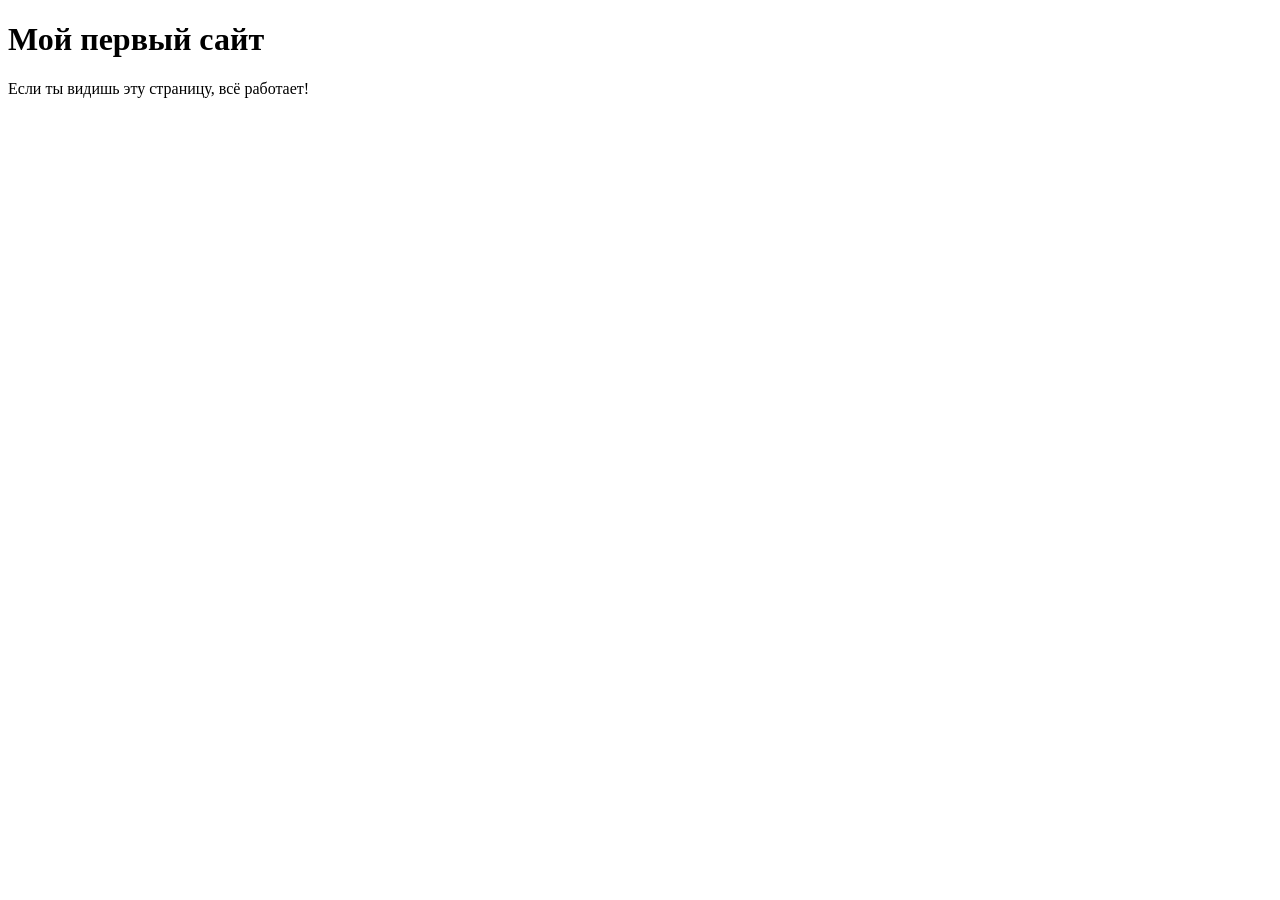
==== index.html @ ecfa545c "Create index.html" ====
<!DOCTYPE html>
<html lang="ru">
<head>
  <meta charset="UTF-8">
  <meta name="viewport" content="width=device-width, initial-scale=1.0">
  <title>Мой первый сайт</title>
</head>
<body>
  <h1>Мой первый сайт</h1>
  <p>Если ты видишь эту страницу, всё работает!</p>
</body>
</html>
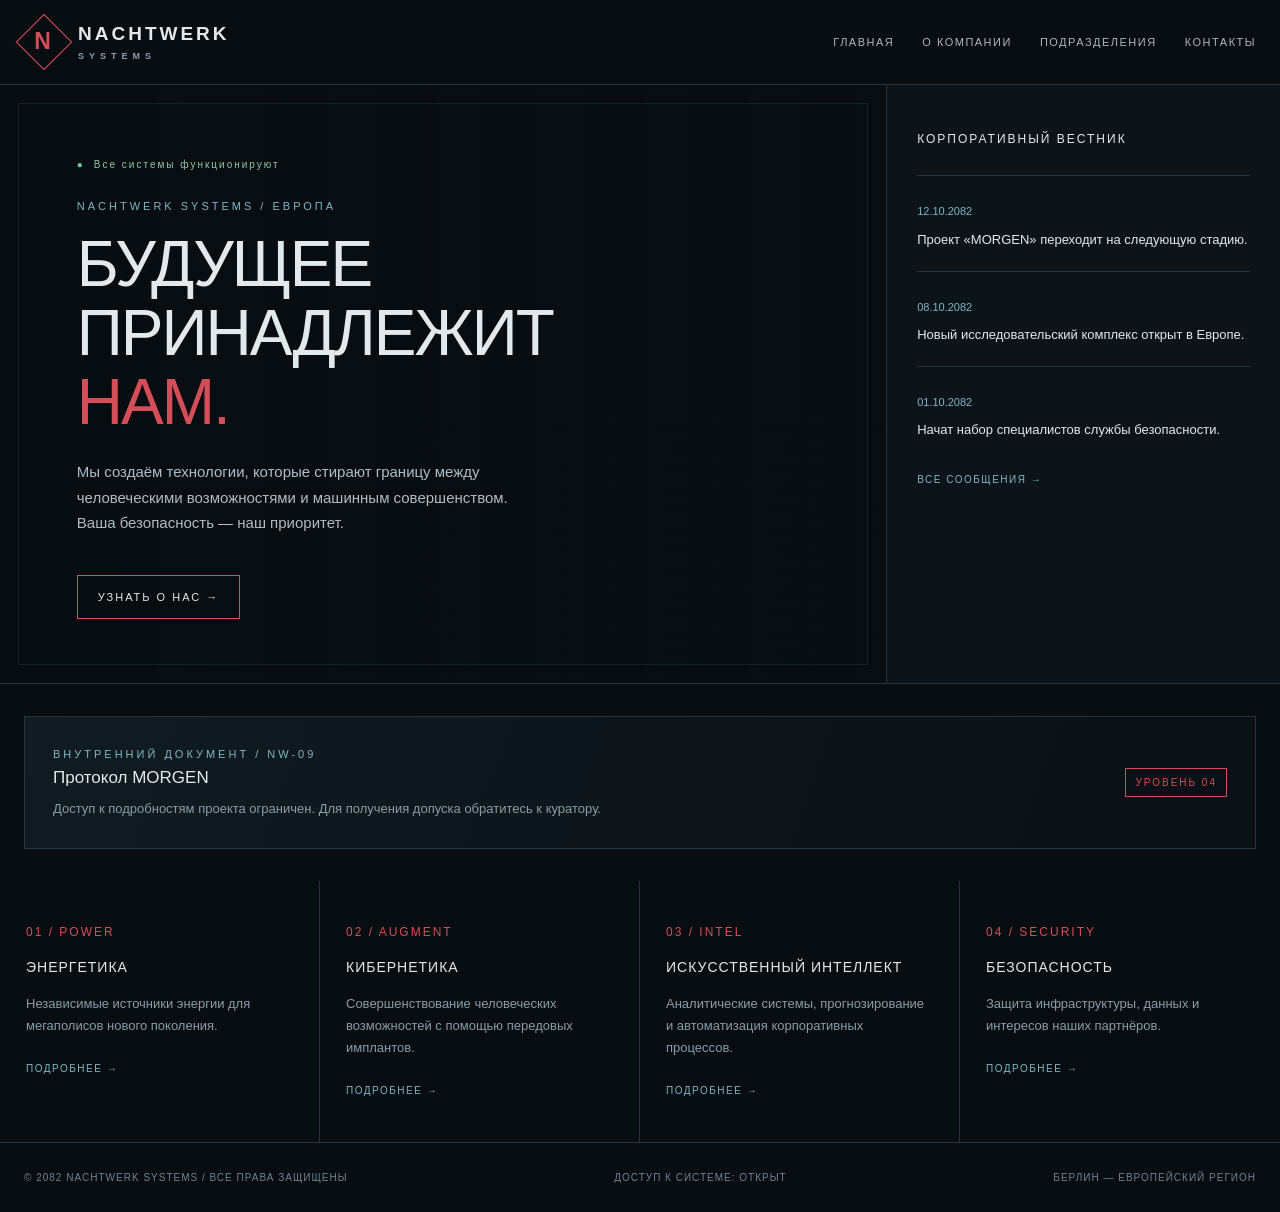
==== commit 04677dbd: "Update index.html" ====
--- a/index.html
+++ b/index.html
@@ -4,10 +4,517 @@
 <head>
   <meta charset="UTF-8">
   <meta name="viewport" content="width=device-width, initial-scale=1.0">
-  <title>Мой первый сайт</title>
+  <meta name="theme-color" content="#080d11">
+  <title>NACHTWERK SYSTEMS — Технологии будущего</title>
+  <style>
+    :root {
+      --bg: #080d11;
+      --panel: #0c141a;
+      --text: #e1e9ec;
+      --muted: #8a9da7;
+      --line: #26353d;
+      --accent: #d34e58;
+      --cyan: #7eb7c5;
+    }
+
+    * {
+      box-sizing: border-box;
+    }
+
+    html {
+      scroll-behavior: smooth;
+    }
+
+    body {
+      margin: 0;
+      background: var(--bg);
+      color: var(--text);
+      font-family: "Segoe UI", Arial, sans-serif;
+      line-height: 1.7;
+    }
+
+    a {
+      color: inherit;
+      text-decoration: none;
+    }
+
+    .container {
+      width: min(1320px, 100% - 48px);
+      margin: auto;
+    }
+
+    .topbar {
+      border-bottom: 1px solid var(--line);
+      background: #080d11;
+    }
+
+    .nav {
+      min-height: 84px;
+      display: flex;
+      justify-content: space-between;
+      align-items: center;
+      gap: 30px;
+    }
+
+    .brand {
+      display: flex;
+      align-items: center;
+      gap: 14px;
+      font-size: 19px;
+      font-weight: 800;
+      letter-spacing: 3px;
+      line-height: 1.2;
+    }
+
+    .brand-mark {
+      width: 40px;
+      height: 40px;
+      display: grid;
+      place-items: center;
+      border: 1px solid var(--accent);
+      color: var(--accent);
+      transform: rotate(45deg);
+      font-size: 23px;
+    }
+
+    .brand-mark span {
+      transform: rotate(-45deg);
+    }
+
+    .brand small {
+      display: block;
+      margin-top: 5px;
+      color: var(--muted);
+      font-size: 9px;
+      letter-spacing: 5px;
+    }
+
+    .nav-links {
+      display: flex;
+      gap: 28px;
+      flex-wrap: wrap;
+      color: #aab8bf;
+      font-size: 11px;
+      letter-spacing: 1.5px;
+      text-transform: uppercase;
+    }
+
+    .nav-links a:hover,
+    .text-link:hover {
+      color: var(--accent);
+    }
+
+    .hero {
+      display: grid;
+      grid-template-columns: minmax(0, 1.8fr) minmax(260px, 0.8fr);
+      border-bottom: 1px solid var(--line);
+    }
+
+    .hero-main {
+      position: relative;
+      min-height: 520px;
+      display: flex;
+      align-items: center;
+      padding: 64px clamp(24px, 6vw, 84px);
+      overflow: hidden;
+      background:
+        linear-gradient(90deg, #080d11 0%, rgba(8,13,17,.94) 28%,
+        rgba(8,13,17,.48) 100%),
+        linear-gradient(0deg, #080d11 0%, transparent 45%),
+        url("https://images.unsplash.com/photo-1519608487953-e999c86e7455?auto=format&fit=crop&w=1800&q=85")
+        center / cover;
+    }
+
+    .hero-main::after {
+      content: "";
+      position: absolute;
+      inset: 18px;
+      border: 1px solid rgba(126,183,197,.12);
+      pointer-events: none;
+    }
+
+    .hero-copy {
+      position: relative;
+      z-index: 1;
+      max-width: 570px;
+    }
+
+    .eyebrow {
+      color: var(--cyan);
+      font-size: 11px;
+      letter-spacing: 3px;
+      text-transform: uppercase;
+    }
+
+    .status {
+      display: inline-block;
+      margin-bottom: 24px;
+      color: #91c7aa;
+      font-size: 10px;
+      letter-spacing: 2px;
+    }
+
+    .status::before {
+      content: "●";
+      margin-right: 9px;
+      color: #70c79b;
+    }
+
+    h1 {
+      margin: 14px 0 22px;
+      font-size: clamp(36px, 5vw, 66px);
+      line-height: 1.08;
+      font-weight: 400;
+      letter-spacing: -2px;
+      text-transform: uppercase;
+    }
+
+    h1 strong {
+      color: var(--accent);
+      font-weight: 500;
+    }
+
+    .intro {
+      max-width: 450px;
+      color: #b0bdc4;
+      font-size: 15px;
+    }
+
+    .button {
+      display: inline-block;
+      margin-top: 24px;
+      padding: 12px 20px;
+      border: 1px solid var(--accent);
+      color: var(--text);
+      font-size: 11px;
+      letter-spacing: 2px;
+      text-transform: uppercase;
+      transition: .2s;
+    }
+
+    .button:hover {
+      background: var(--accent);
+      color: #fff;
+    }
+
+    .news {
+      padding: 44px 30px;
+      background: var(--panel);
+      border-left: 1px solid var(--line);
+    }
+
+    .section-label {
+      margin: 0 0 26px;
+      font-size: 12px;
+      font-weight: 500;
+      letter-spacing: 2px;
+      text-transform: uppercase;
+    }
+
+    .news-item {
+      display: block;
+      padding: 20px 0;
+      border-top: 1px solid var(--line);
+    }
+
+    .news-item time {
+      color: var(--cyan);
+      font-size: 11px;
+    }
+
+    .news-item p {
+      margin: 5px 0 0;
+      font-size: 13px;
+    }
+
+    .news-item:hover p {
+      color: var(--accent);
+    }
+
+    .departments {
+      display: grid;
+      grid-template-columns: repeat(4, 1fr);
+      border-bottom: 1px solid var(--line);
+    }
+
+    .department {
+      padding: 36px 26px 40px;
+      border-right: 1px solid var(--line);
+      scroll-margin-top: 24px;
+    }
+
+    .department:last-child {
+      border-right: 0;
+    }
+
+    .department .number {
+      color: var(--accent);
+      font-size: 12px;
+      letter-spacing: 2px;
+    }
+
+    .department h2 {
+      margin: 12px 0;
+      font-size: 14px;
+      font-weight: 500;
+      letter-spacing: 1px;
+      text-transform: uppercase;
+    }
+
+    .department p {
+      color: var(--muted);
+      font-size: 13px;
+    }
+
+    .text-link {
+      display: inline-block;
+      margin-top: 10px;
+      color: var(--cyan);
+      font-size: 10px;
+      letter-spacing: 1.5px;
+      text-transform: uppercase;
+    }
+
+    .classified {
+      display: grid;
+      grid-template-columns: 1fr auto;
+      gap: 20px;
+      align-items: center;
+      padding: 28px;
+      margin: 32px 0;
+      border: 1px solid var(--line);
+      background: linear-gradient(110deg, #101b22, #0a1015);
+    }
+
+    .classified h2 {
+      margin: 0 0 5px;
+      font-size: 17px;
+      font-weight: 400;
+    }
+
+    .classified p {
+      margin: 0;
+      color: var(--muted);
+      font-size: 13px;
+    }
+
+    .tag {
+      padding: 5px 9px;
+      border: 1px solid var(--accent);
+      color: var(--accent);
+      font-size: 10px;
+      letter-spacing: 2px;
+    }
+
+    footer {
+      padding: 26px 0;
+      color: #71838d;
+      font-size: 10px;
+      letter-spacing: 1px;
+    }
+
+    .footer-inner {
+      display: flex;
+      justify-content: space-between;
+      gap: 16px;
+      flex-wrap: wrap;
+    }
+
+    @media (max-width: 850px) {
+      .hero {
+        grid-template-columns: 1fr;
+      }
+
+      .hero-main {
+        min-height: 460px;
+      }
+
+      .news {
+        border-left: 0;
+        border-top: 1px solid var(--line);
+      }
+
+      .departments {
+        grid-template-columns: repeat(2, 1fr);
+      }
+
+      .department:nth-child(2) {
+        border-right: 0;
+      }
+
+      .department:nth-child(-n+2) {
+        border-bottom: 1px solid var(--line);
+      }
+
+      .nav {
+        align-items: flex-start;
+        flex-direction: column;
+        padding: 22px 0;
+      }
+    }
+
+    @media (max-width: 480px) {
+      .container {
+        width: calc(100% - 28px);
+      }
+
+      .nav-links {
+        gap: 14px;
+      }
+
+      .hero-main {
+        padding: 48px 22px;
+      }
+
+      h1 {
+        font-size: 38px;
+      }
+
+      .departments {
+        grid-template-columns: 1fr;
+      }
+
+      .department,
+      .department:nth-child(2) {
+        border-right: 0;
+        border-bottom: 1px solid var(--line);
+      }
+
+      .classified {
+        grid-template-columns: 1fr;
+      }
+    }
+  </style>
 </head>
+
 <body>
-  <h1>Мой первый сайт</h1>
-  <p>Если ты видишь эту страницу, всё работает!</p>
+  <header class="topbar">
+    <div class="container nav">
+      <a class="brand" href="#home">
+        <span class="brand-mark"><span>N</span></span>
+        <span>
+          NACHTWERK
+          <small>SYSTEMS</small>
+        </span>
+      </a>
+
+      <nav class="nav-links">
+        <a href="#home">Главная</a>
+        <a href="#about">О компании</a>
+        <a href="#divisions">Подразделения</a>
+        <a href="#contact">Контакты</a>
+      </nav>
+    </div>
+  </header>
+
+  <main>
+    <section class="hero" id="home">
+      <div class="hero-main">
+        <div class="hero-copy">
+          <span class="status">Все системы функционируют</span>
+          <div class="eyebrow">Nachtwerk Systems / Европа</div>
+
+          <h1>
+            Будущее<br>
+            принадлежит<br>
+            <strong>нам.</strong>
+          </h1>
+
+          <p class="intro">
+            Мы создаём технологии, которые стирают границу
+            между человеческими возможностями и машинным
+            совершенством. Ваша безопасность — наш приоритет.
+          </p>
+
+          <a class="button" href="#about">Узнать о нас →</a>
+        </div>
+      </div>
+
+      <aside class="news">
+        <h2 class="section-label">Корпоративный вестник</h2>
+
+        <a class="news-item" href="#classified">
+          <time>12.10.2082</time>
+          <p>Проект «MORGEN» переходит на следующую стадию.</p>
+        </a>
+
+        <a class="news-item" href="#divisions">
+          <time>08.10.2082</time>
+          <p>Новый исследовательский комплекс открыт в Европе.</p>
+        </a>
+
+        <a class="news-item" href="#contact">
+          <time>01.10.2082</time>
+          <p>Начат набор специалистов службы безопасности.</p>
+        </a>
+
+        <a class="text-link" href="#classified">Все сообщения →</a>
+      </aside>
+    </section>
+
+    <section class="container" id="about">
+      <div class="classified" id="classified">
+        <div>
+          <div class="eyebrow">Внутренний документ / NW-09</div>
+          <h2>Протокол MORGEN</h2>
+          <p>
+            Доступ к подробностям проекта ограничен.
+            Для получения допуска обратитесь к куратору.
+          </p>
+        </div>
+        <span class="tag">УРОВЕНЬ 04</span>
+      </div>
+    </section>
+
+    <section class="departments" id="divisions">
+      <article class="department">
+        <span class="number">01 / POWER</span>
+        <h2>Энергетика</h2>
+        <p>
+          Независимые источники энергии для мегаполисов
+          нового поколения.
+        </p>
+        <a class="text-link" href="#contact">Подробнее →</a>
+      </article>
+
+      <article class="department">
+        <span class="number">02 / AUGMENT</span>
+        <h2>Кибернетика</h2>
+        <p>
+          Совершенствование человеческих возможностей
+          с помощью передовых имплантов.
+        </p>
+        <a class="text-link" href="#contact">Подробнее →</a>
+      </article>
+
+      <article class="department">
+        <span class="number">03 / INTEL</span>
+        <h2>Искусственный интеллект</h2>
+        <p>
+          Аналитические системы, прогнозирование
+          и автоматизация корпоративных процессов.
+        </p>
+        <a class="text-link" href="#contact">Подробнее →</a>
+      </article>
+
+      <article class="department">
+        <span class="number">04 / SECURITY</span>
+        <h2>Безопасность</h2>
+        <p>
+          Защита инфраструктуры, данных
+          и интересов наших партнёров.
+        </p>
+        <a class="text-link" href="#contact">Подробнее →</a>
+      </article>
+    </section>
+  </main>
+
+  <footer id="contact">
+    <div class="container footer-inner">
+      <span>© 2082 NACHTWERK SYSTEMS / ВСЕ ПРАВА ЗАЩИЩЕНЫ</span>
+      <span>ДОСТУП К СИСТЕМЕ: ОТКРЫТ</span>
+      <span>БЕРЛИН — ЕВРОПЕЙСКИЙ РЕГИОН</span>
+    </div>
+  </footer>
 </body>
 </html>
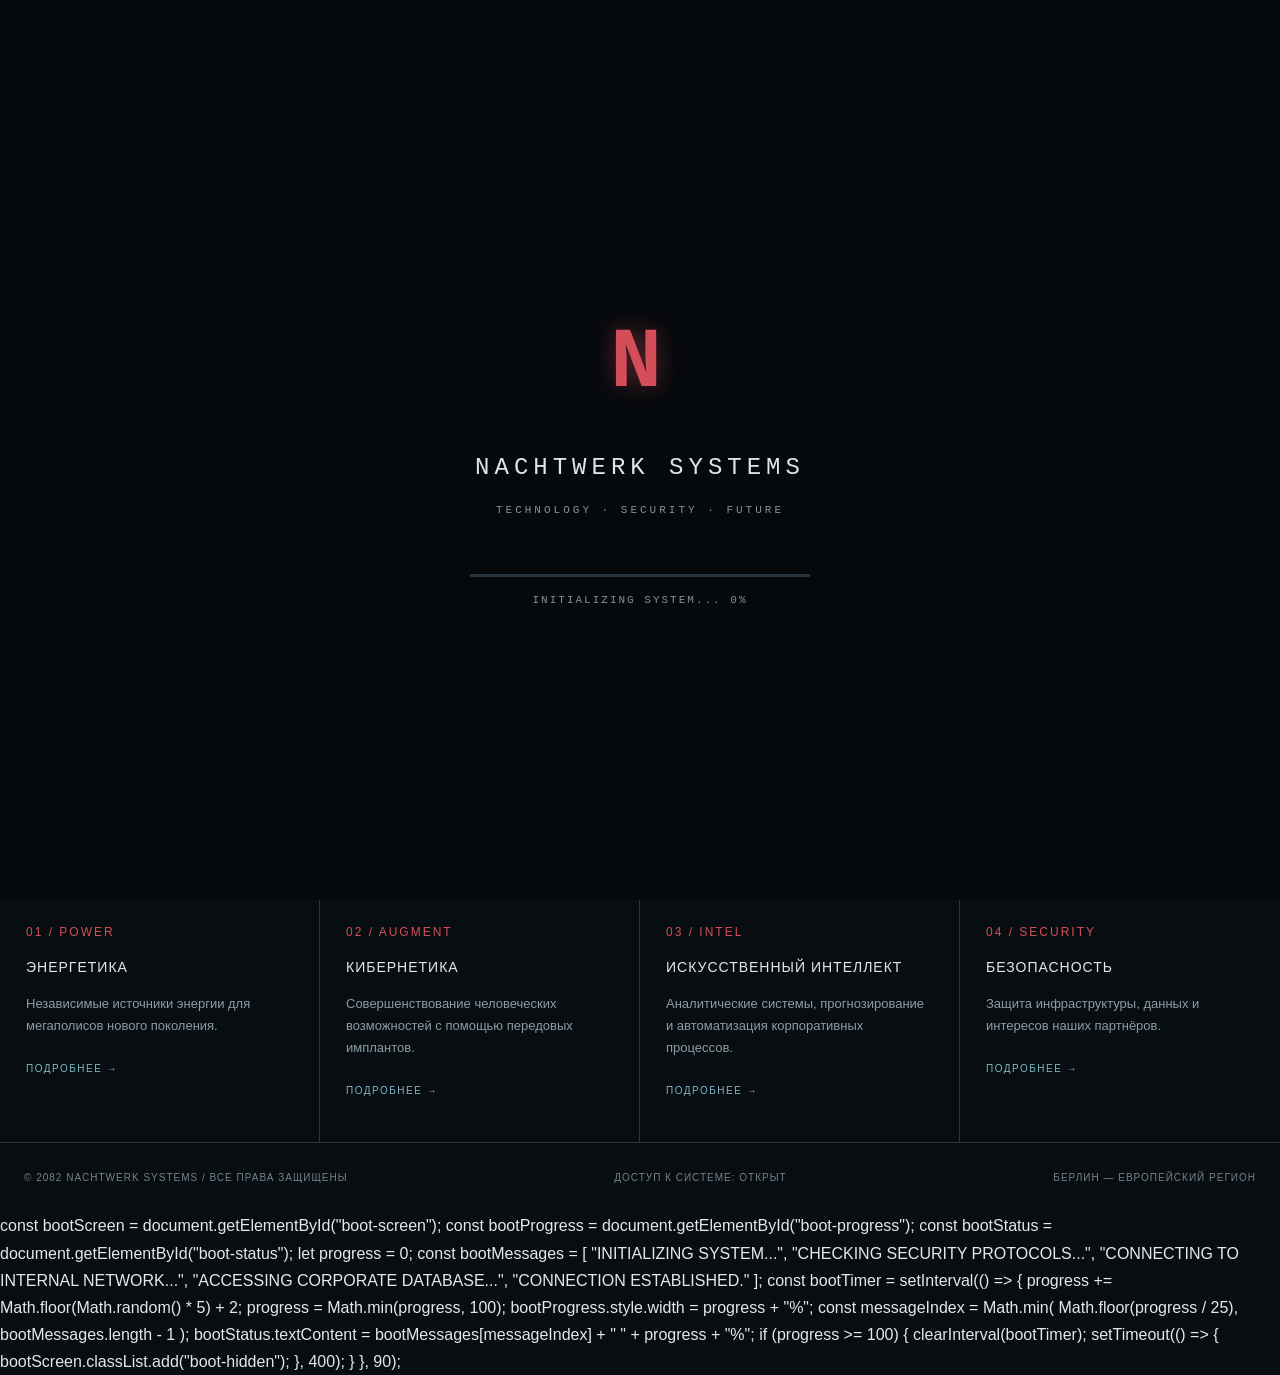
==== commit 2c86f924: "Update index.html" ====
--- a/index.html
+++ b/index.html
@@ -7,6 +7,87 @@
   <meta name="theme-color" content="#080d11">
   <title>NACHTWERK SYSTEMS — Технологии будущего</title>
   <style>
+
+/* NACHTWERK — экран загрузки */
+#boot-screen {
+  position: fixed;
+  inset: 0;
+  z-index: 9999;
+  display: flex;
+  flex-direction: column;
+  align-items: center;
+  justify-content: center;
+  background: #05090c;
+  color: #dce5e9;
+  font-family: Consolas, monospace;
+  transition: opacity .7s ease, visibility .7s ease;
+}
+
+#boot-screen.boot-hidden {
+  opacity: 0;
+  visibility: hidden;
+  pointer-events: none;
+}
+
+.boot-logo {
+  color: #d34e58;
+  font-size: clamp(46px, 10vw, 86px);
+  font-weight: bold;
+  letter-spacing: 8px;
+  text-shadow: 0 0 25px #d34e5870;
+  animation: logo-pulse 1.8s ease-in-out infinite;
+}
+
+.boot-name {
+  margin-top: 12px;
+  letter-spacing: 5px;
+  font-size: clamp(16px, 3vw, 24px);
+}
+
+.boot-subtitle {
+  margin-top: 12px;
+  color: #81929c;
+  font-size: 11px;
+  letter-spacing: 3px;
+  text-align: center;
+}
+
+.boot-loading {
+  width: min(340px, 75vw);
+  margin-top: 55px;
+}
+
+.boot-track {
+  height: 3px;
+  background: #263640;
+  overflow: hidden;
+}
+
+#boot-progress {
+  width: 0;
+  height: 100%;
+  background: #d34e58;
+  box-shadow: 0 0 12px #d34e58;
+  transition: width .12s linear;
+}
+
+#boot-status {
+  margin-top: 14px;
+  color: #81929c;
+  font-size: 11px;
+  letter-spacing: 2px;
+  text-align: center;
+}
+
+@keyframes logo-pulse {
+  0%, 100% { opacity: .8; }
+  50% { opacity: 1; text-shadow: 0 0 35px #d34e58; }
+}
+
+@media (prefers-reduced-motion: reduce) {
+  .boot-logo { animation: none; }
+  #boot-screen { transition: none; }
+}
     :root {
       --bg: #080d11;
       --panel: #0c141a;
@@ -388,6 +469,20 @@
 </head>
 
 <body>
+<div id="boot-screen">
+  <div class="boot-logo">N</div>
+  <div class="boot-name">NACHTWERK SYSTEMS</div>
+  <div class="boot-subtitle">
+    TECHNOLOGY · SECURITY · FUTURE
+  </div>
+
+  <div class="boot-loading">
+    <div class="boot-track">
+      <div id="boot-progress"></div>
+    </div>
+    <div id="boot-status">INITIALIZING SYSTEM... 0%</div>
+  </div>
+</div>
   <header class="topbar">
     <div class="container nav">
       <a class="brand" href="#home">
@@ -516,5 +611,41 @@
       <span>БЕРЛИН — ЕВРОПЕЙСКИЙ РЕГИОН</span>
     </div>
   </footer>
+const bootScreen = document.getElementById("boot-screen");
+const bootProgress = document.getElementById("boot-progress");
+const bootStatus = document.getElementById("boot-status");
+
+let progress = 0;
+
+const bootMessages = [
+  "INITIALIZING SYSTEM...",
+  "CHECKING SECURITY PROTOCOLS...",
+  "CONNECTING TO INTERNAL NETWORK...",
+  "ACCESSING CORPORATE DATABASE...",
+  "CONNECTION ESTABLISHED."
+];
+
+const bootTimer = setInterval(() => {
+  progress += Math.floor(Math.random() * 5) + 2;
+  progress = Math.min(progress, 100);
+
+  bootProgress.style.width = progress + "%";
+
+  const messageIndex = Math.min(
+    Math.floor(progress / 25),
+    bootMessages.length - 1
+  );
+
+  bootStatus.textContent =
+    bootMessages[messageIndex] + " " + progress + "%";
+
+  if (progress >= 100) {
+    clearInterval(bootTimer);
+
+    setTimeout(() => {
+      bootScreen.classList.add("boot-hidden");
+    }, 400);
+  }
+}, 90);
 </body>
 </html>
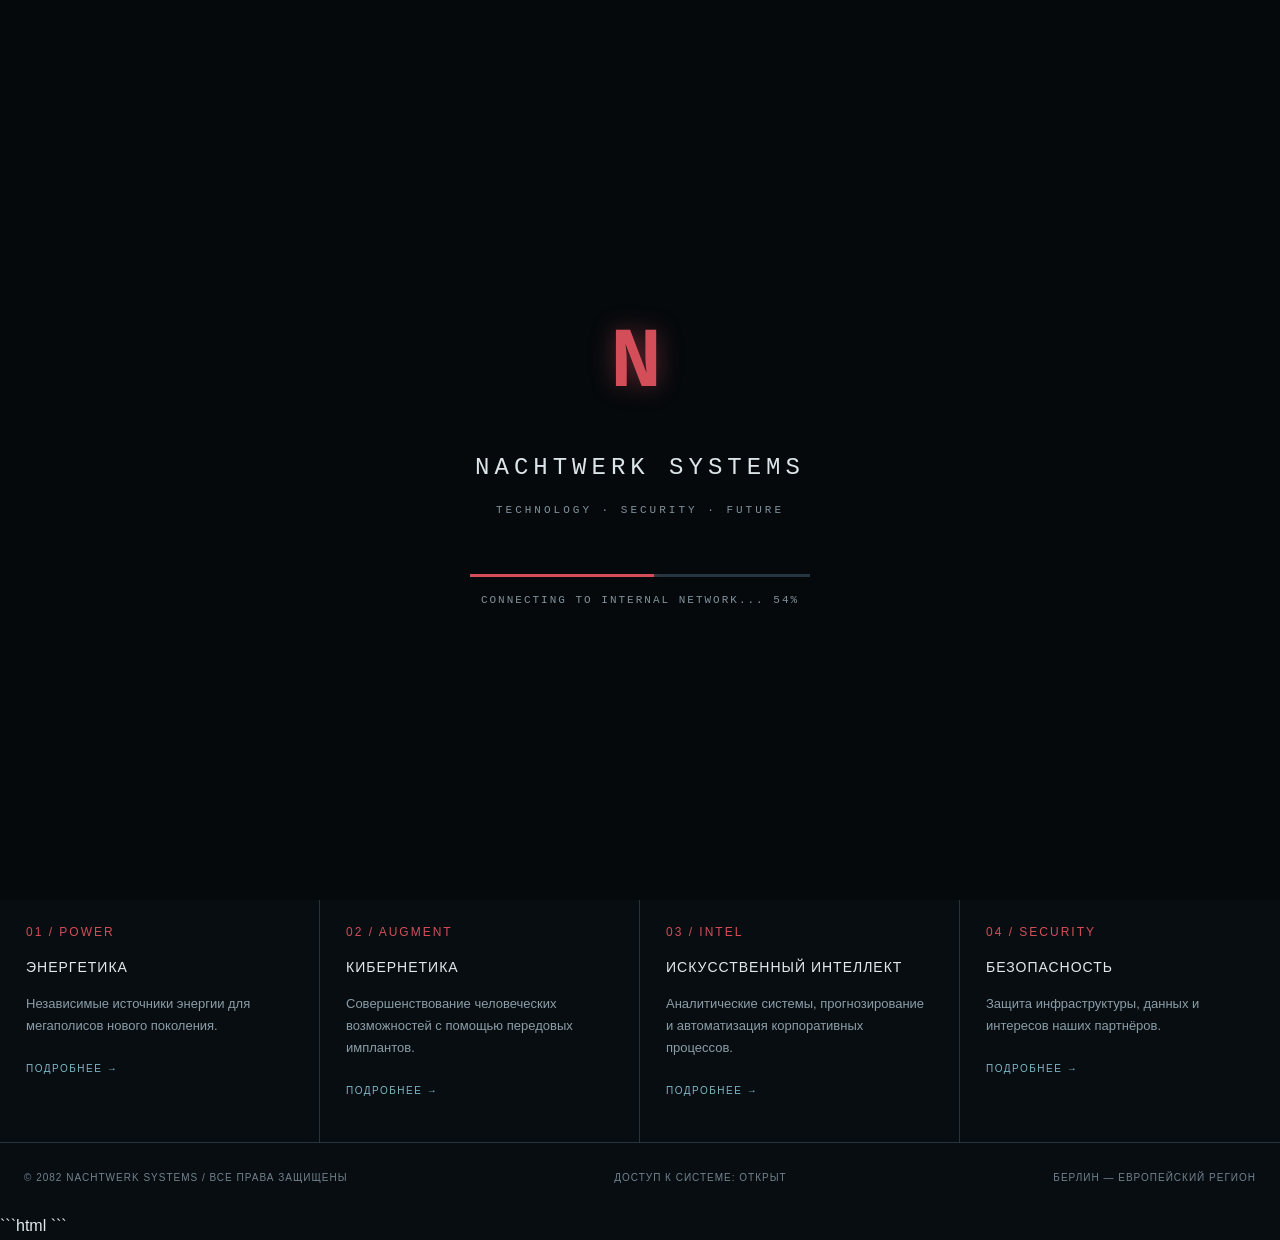
==== commit 2f020d39: "Update index.html" ====
--- a/index.html
+++ b/index.html
@@ -611,41 +611,47 @@
       <span>БЕРЛИН — ЕВРОПЕЙСКИЙ РЕГИОН</span>
     </div>
   </footer>
-const bootScreen = document.getElementById("boot-screen");
-const bootProgress = document.getElementById("boot-progress");
-const bootStatus = document.getElementById("boot-status");
-
-let progress = 0;
-
-const bootMessages = [
-  "INITIALIZING SYSTEM...",
-  "CHECKING SECURITY PROTOCOLS...",
-  "CONNECTING TO INTERNAL NETWORK...",
-  "ACCESSING CORPORATE DATABASE...",
-  "CONNECTION ESTABLISHED."
-];
-
-const bootTimer = setInterval(() => {
-  progress += Math.floor(Math.random() * 5) + 2;
-  progress = Math.min(progress, 100);
-
-  bootProgress.style.width = progress + "%";
-
-  const messageIndex = Math.min(
-    Math.floor(progress / 25),
-    bootMessages.length - 1
-  );
-
-  bootStatus.textContent =
-    bootMessages[messageIndex] + " " + progress + "%";
-
-  if (progress >= 100) {
-    clearInterval(bootTimer);
-
-    setTimeout(() => {
-      bootScreen.classList.add("boot-hidden");
-    }, 400);
-  }
-}, 90);
+```html
+  <script>
+    const bootScreen = document.getElementById("boot-screen");
+    const bootProgress = document.getElementById("boot-progress");
+    const bootStatus = document.getElementById("boot-status");
+
+    let progress = 0;
+
+    const bootMessages = [
+      "INITIALIZING SYSTEM...",
+      "CHECKING SECURITY PROTOCOLS...",
+      "CONNECTING TO INTERNAL NETWORK...",
+      "ACCESSING CORPORATE DATABASE...",
+      "CONNECTION ESTABLISHED."
+    ];
+
+    const bootTimer = setInterval(() => {
+      progress += Math.floor(Math.random() * 5) + 2;
+      progress = Math.min(progress, 100);
+
+      bootProgress.style.width = progress + "%";
+
+      const messageIndex = Math.min(
+        Math.floor(progress / 25),
+        bootMessages.length - 1
+      );
+
+      bootStatus.textContent =
+        bootMessages[messageIndex] + " " + progress + "%";
+
+      if (progress >= 100) {
+        clearInterval(bootTimer);
+
+        setTimeout(() => {
+          bootScreen.classList.add("boot-hidden");
+        }, 400);
+      }
+    }, 90);
+  </script>
 </body>
 </html>
+```
+</body>
+</html>
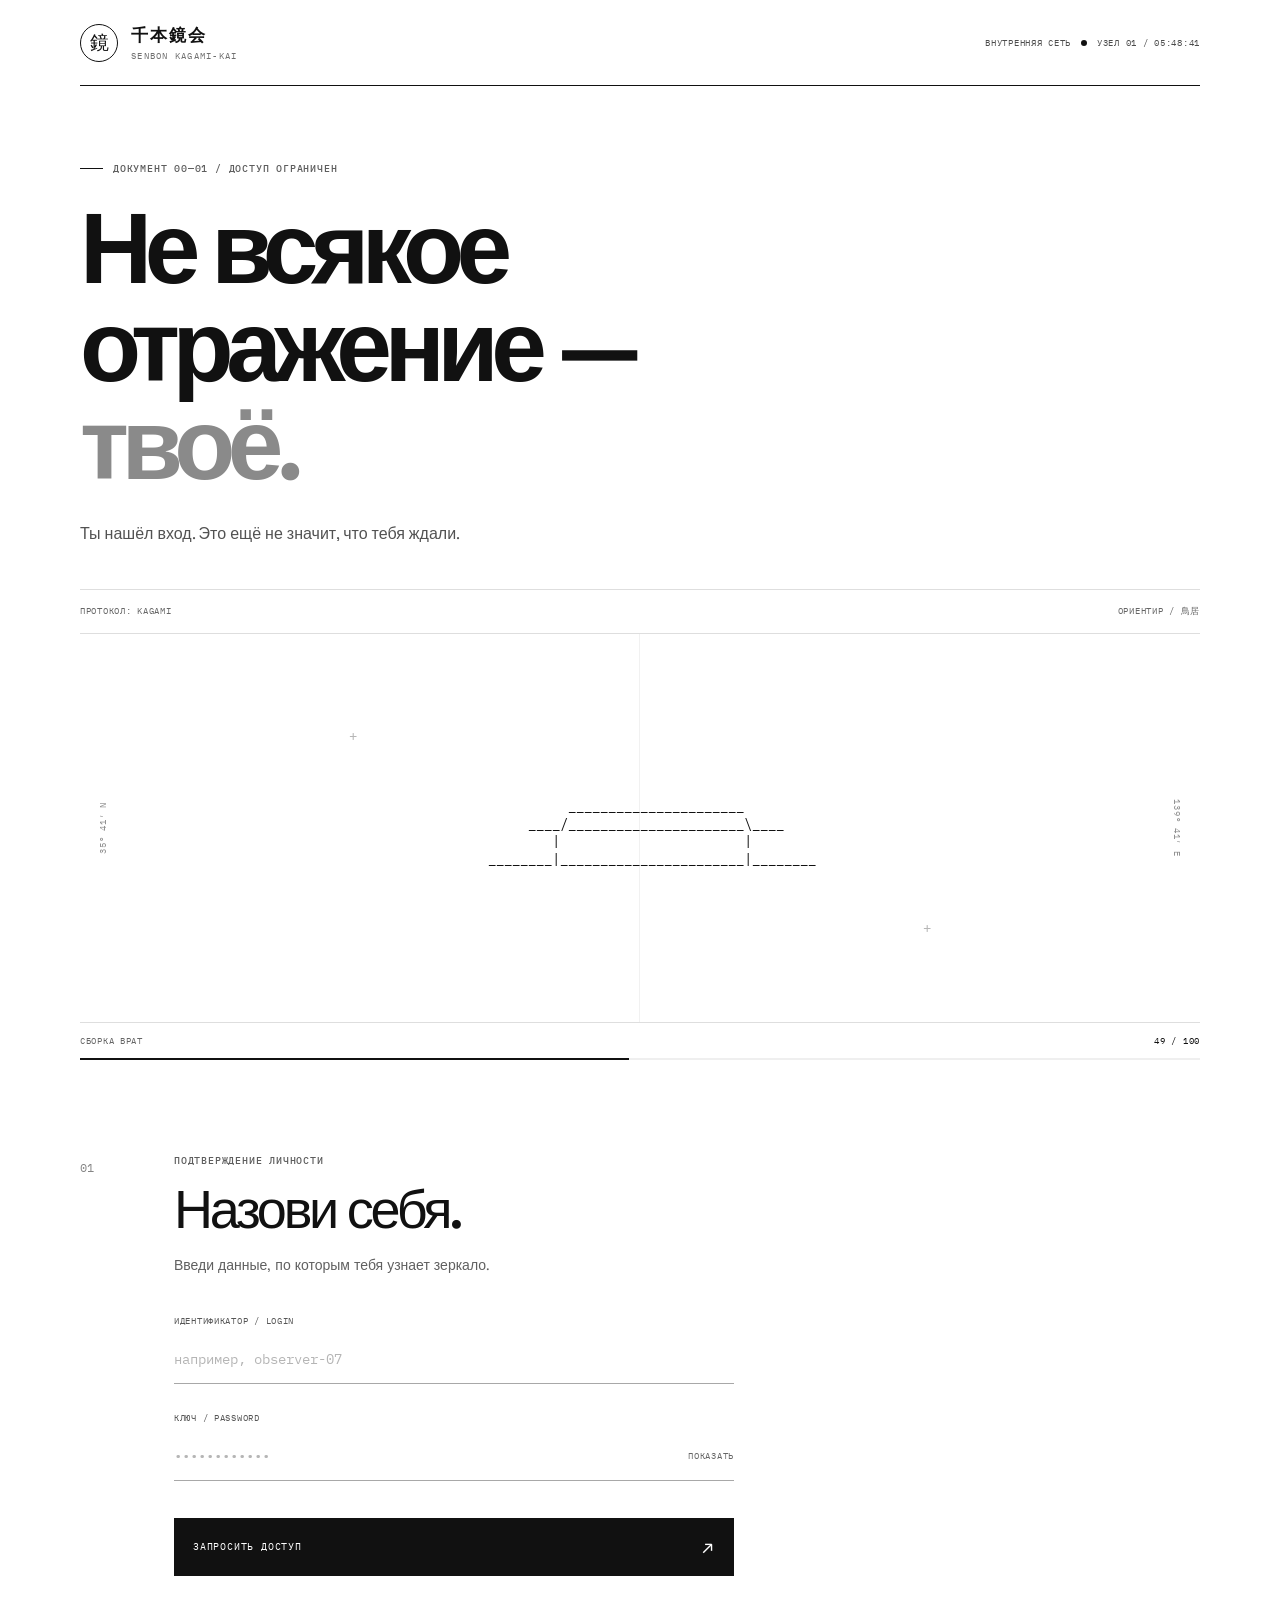
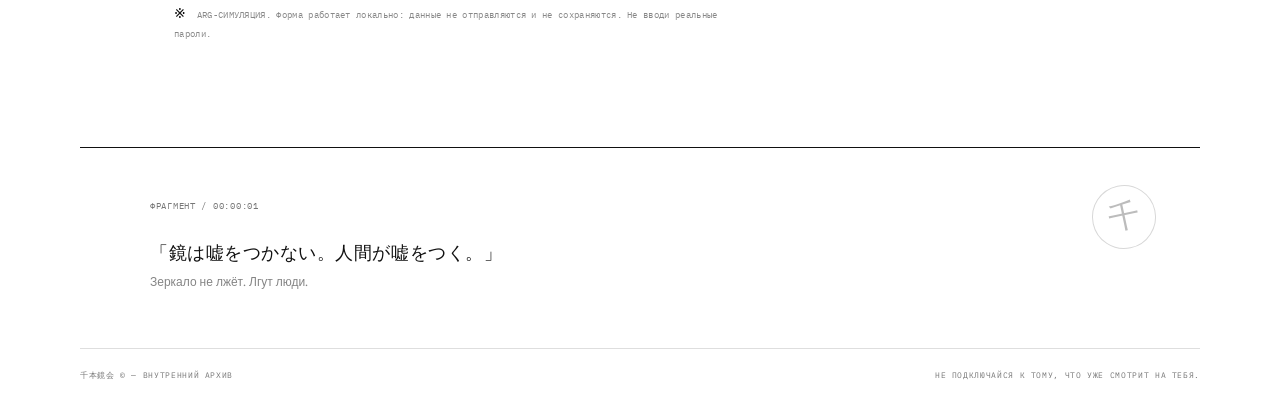
==== commit 0e1fad56: "Add files via upload" ====
--- a/index.html
+++ b/index.html
@@ -1,657 +1,111 @@
-
-<!DOCTYPE html>
+<!doctype html>
 <html lang="ru">
 <head>
-  <meta charset="UTF-8">
-  <meta name="viewport" content="width=device-width, initial-scale=1.0">
-  <meta name="theme-color" content="#080d11">
-  <title>NACHTWERK SYSTEMS — Технологии будущего</title>
-  <style>
-
-/* NACHTWERK — экран загрузки */
-#boot-screen {
-  position: fixed;
-  inset: 0;
-  z-index: 9999;
-  display: flex;
-  flex-direction: column;
-  align-items: center;
-  justify-content: center;
-  background: #05090c;
-  color: #dce5e9;
-  font-family: Consolas, monospace;
-  transition: opacity .7s ease, visibility .7s ease;
-}
-
-#boot-screen.boot-hidden {
-  opacity: 0;
-  visibility: hidden;
-  pointer-events: none;
-}
-
-.boot-logo {
-  color: #d34e58;
-  font-size: clamp(46px, 10vw, 86px);
-  font-weight: bold;
-  letter-spacing: 8px;
-  text-shadow: 0 0 25px #d34e5870;
-  animation: logo-pulse 1.8s ease-in-out infinite;
-}
-
-.boot-name {
-  margin-top: 12px;
-  letter-spacing: 5px;
-  font-size: clamp(16px, 3vw, 24px);
-}
-
-.boot-subtitle {
-  margin-top: 12px;
-  color: #81929c;
-  font-size: 11px;
-  letter-spacing: 3px;
-  text-align: center;
-}
-
-.boot-loading {
-  width: min(340px, 75vw);
-  margin-top: 55px;
-}
-
-.boot-track {
-  height: 3px;
-  background: #263640;
-  overflow: hidden;
-}
-
-#boot-progress {
-  width: 0;
-  height: 100%;
-  background: #d34e58;
-  box-shadow: 0 0 12px #d34e58;
-  transition: width .12s linear;
-}
-
-#boot-status {
-  margin-top: 14px;
-  color: #81929c;
-  font-size: 11px;
-  letter-spacing: 2px;
-  text-align: center;
-}
-
-@keyframes logo-pulse {
-  0%, 100% { opacity: .8; }
-  50% { opacity: 1; text-shadow: 0 0 35px #d34e58; }
-}
-
-@media (prefers-reduced-motion: reduce) {
-  .boot-logo { animation: none; }
-  #boot-screen { transition: none; }
-}
-    :root {
-      --bg: #080d11;
-      --panel: #0c141a;
-      --text: #e1e9ec;
-      --muted: #8a9da7;
-      --line: #26353d;
-      --accent: #d34e58;
-      --cyan: #7eb7c5;
-    }
-
-    * {
-      box-sizing: border-box;
-    }
-
-    html {
-      scroll-behavior: smooth;
-    }
-
-    body {
-      margin: 0;
-      background: var(--bg);
-      color: var(--text);
-      font-family: "Segoe UI", Arial, sans-serif;
-      line-height: 1.7;
-    }
-
-    a {
-      color: inherit;
-      text-decoration: none;
-    }
-
-    .container {
-      width: min(1320px, 100% - 48px);
-      margin: auto;
-    }
-
-    .topbar {
-      border-bottom: 1px solid var(--line);
-      background: #080d11;
-    }
-
-    .nav {
-      min-height: 84px;
-      display: flex;
-      justify-content: space-between;
-      align-items: center;
-      gap: 30px;
-    }
-
-    .brand {
-      display: flex;
-      align-items: center;
-      gap: 14px;
-      font-size: 19px;
-      font-weight: 800;
-      letter-spacing: 3px;
-      line-height: 1.2;
-    }
-
-    .brand-mark {
-      width: 40px;
-      height: 40px;
-      display: grid;
-      place-items: center;
-      border: 1px solid var(--accent);
-      color: var(--accent);
-      transform: rotate(45deg);
-      font-size: 23px;
-    }
-
-    .brand-mark span {
-      transform: rotate(-45deg);
-    }
-
-    .brand small {
-      display: block;
-      margin-top: 5px;
-      color: var(--muted);
-      font-size: 9px;
-      letter-spacing: 5px;
-    }
-
-    .nav-links {
-      display: flex;
-      gap: 28px;
-      flex-wrap: wrap;
-      color: #aab8bf;
-      font-size: 11px;
-      letter-spacing: 1.5px;
-      text-transform: uppercase;
-    }
-
-    .nav-links a:hover,
-    .text-link:hover {
-      color: var(--accent);
-    }
-
-    .hero {
-      display: grid;
-      grid-template-columns: minmax(0, 1.8fr) minmax(260px, 0.8fr);
-      border-bottom: 1px solid var(--line);
-    }
-
-    .hero-main {
-      position: relative;
-      min-height: 520px;
-      display: flex;
-      align-items: center;
-      padding: 64px clamp(24px, 6vw, 84px);
-      overflow: hidden;
-      background:
-        linear-gradient(90deg, #080d11 0%, rgba(8,13,17,.94) 28%,
-        rgba(8,13,17,.48) 100%),
-        linear-gradient(0deg, #080d11 0%, transparent 45%),
-        url("https://images.unsplash.com/photo-1519608487953-e999c86e7455?auto=format&fit=crop&w=1800&q=85")
-        center / cover;
-    }
-
-    .hero-main::after {
-      content: "";
-      position: absolute;
-      inset: 18px;
-      border: 1px solid rgba(126,183,197,.12);
-      pointer-events: none;
-    }
-
-    .hero-copy {
-      position: relative;
-      z-index: 1;
-      max-width: 570px;
-    }
-
-    .eyebrow {
-      color: var(--cyan);
-      font-size: 11px;
-      letter-spacing: 3px;
-      text-transform: uppercase;
-    }
-
-    .status {
-      display: inline-block;
-      margin-bottom: 24px;
-      color: #91c7aa;
-      font-size: 10px;
-      letter-spacing: 2px;
-    }
-
-    .status::before {
-      content: "●";
-      margin-right: 9px;
-      color: #70c79b;
-    }
-
-    h1 {
-      margin: 14px 0 22px;
-      font-size: clamp(36px, 5vw, 66px);
-      line-height: 1.08;
-      font-weight: 400;
-      letter-spacing: -2px;
-      text-transform: uppercase;
-    }
-
-    h1 strong {
-      color: var(--accent);
-      font-weight: 500;
-    }
-
-    .intro {
-      max-width: 450px;
-      color: #b0bdc4;
-      font-size: 15px;
-    }
-
-    .button {
-      display: inline-block;
-      margin-top: 24px;
-      padding: 12px 20px;
-      border: 1px solid var(--accent);
-      color: var(--text);
-      font-size: 11px;
-      letter-spacing: 2px;
-      text-transform: uppercase;
-      transition: .2s;
-    }
-
-    .button:hover {
-      background: var(--accent);
-      color: #fff;
-    }
-
-    .news {
-      padding: 44px 30px;
-      background: var(--panel);
-      border-left: 1px solid var(--line);
-    }
-
-    .section-label {
-      margin: 0 0 26px;
-      font-size: 12px;
-      font-weight: 500;
-      letter-spacing: 2px;
-      text-transform: uppercase;
-    }
-
-    .news-item {
-      display: block;
-      padding: 20px 0;
-      border-top: 1px solid var(--line);
-    }
-
-    .news-item time {
-      color: var(--cyan);
-      font-size: 11px;
-    }
-
-    .news-item p {
-      margin: 5px 0 0;
-      font-size: 13px;
-    }
-
-    .news-item:hover p {
-      color: var(--accent);
-    }
-
-    .departments {
-      display: grid;
-      grid-template-columns: repeat(4, 1fr);
-      border-bottom: 1px solid var(--line);
-    }
-
-    .department {
-      padding: 36px 26px 40px;
-      border-right: 1px solid var(--line);
-      scroll-margin-top: 24px;
-    }
-
-    .department:last-child {
-      border-right: 0;
-    }
-
-    .department .number {
-      color: var(--accent);
-      font-size: 12px;
-      letter-spacing: 2px;
-    }
-
-    .department h2 {
-      margin: 12px 0;
-      font-size: 14px;
-      font-weight: 500;
-      letter-spacing: 1px;
-      text-transform: uppercase;
-    }
-
-    .department p {
-      color: var(--muted);
-      font-size: 13px;
-    }
-
-    .text-link {
-      display: inline-block;
-      margin-top: 10px;
-      color: var(--cyan);
-      font-size: 10px;
-      letter-spacing: 1.5px;
-      text-transform: uppercase;
-    }
-
-    .classified {
-      display: grid;
-      grid-template-columns: 1fr auto;
-      gap: 20px;
-      align-items: center;
-      padding: 28px;
-      margin: 32px 0;
-      border: 1px solid var(--line);
-      background: linear-gradient(110deg, #101b22, #0a1015);
-    }
-
-    .classified h2 {
-      margin: 0 0 5px;
-      font-size: 17px;
-      font-weight: 400;
-    }
-
-    .classified p {
-      margin: 0;
-      color: var(--muted);
-      font-size: 13px;
-    }
-
-    .tag {
-      padding: 5px 9px;
-      border: 1px solid var(--accent);
-      color: var(--accent);
-      font-size: 10px;
-      letter-spacing: 2px;
-    }
-
-    footer {
-      padding: 26px 0;
-      color: #71838d;
-      font-size: 10px;
-      letter-spacing: 1px;
-    }
-
-    .footer-inner {
-      display: flex;
-      justify-content: space-between;
-      gap: 16px;
-      flex-wrap: wrap;
-    }
-
-    @media (max-width: 850px) {
-      .hero {
-        grid-template-columns: 1fr;
-      }
-
-      .hero-main {
-        min-height: 460px;
-      }
-
-      .news {
-        border-left: 0;
-        border-top: 1px solid var(--line);
-      }
-
-      .departments {
-        grid-template-columns: repeat(2, 1fr);
-      }
-
-      .department:nth-child(2) {
-        border-right: 0;
-      }
-
-      .department:nth-child(-n+2) {
-        border-bottom: 1px solid var(--line);
-      }
-
-      .nav {
-        align-items: flex-start;
-        flex-direction: column;
-        padding: 22px 0;
-      }
-    }
-
-    @media (max-width: 480px) {
-      .container {
-        width: calc(100% - 28px);
-      }
-
-      .nav-links {
-        gap: 14px;
-      }
-
-      .hero-main {
-        padding: 48px 22px;
-      }
-
-      h1 {
-        font-size: 38px;
-      }
-
-      .departments {
-        grid-template-columns: 1fr;
-      }
-
-      .department,
-      .department:nth-child(2) {
-        border-right: 0;
-        border-bottom: 1px solid var(--line);
-      }
-
-      .classified {
-        grid-template-columns: 1fr;
-      }
-    }
-  </style>
+  <meta charset="utf-8">
+  <meta name="viewport" content="width=device-width, initial-scale=1">
+  <meta name="theme-color" content="#ffffff">
+  <meta name="description" content="千本鏡会 — закрытый узел внутренней сети. Вход разрешён только приглашённым наблюдателям.">
+  <title>千本鏡会 — Внутренний узел</title>
+  <link rel="icon" href="favicon.svg" type="image/svg+xml">
+  <link rel="stylesheet" href="style.css">
+  <script src="script.js" defer></script>
 </head>
-
 <body>
-<div id="boot-screen">
-  <div class="boot-logo">N</div>
-  <div class="boot-name">NACHTWERK SYSTEMS</div>
-  <div class="boot-subtitle">
-    TECHNOLOGY · SECURITY · FUTURE
-  </div>
-
-  <div class="boot-loading">
-    <div class="boot-track">
-      <div id="boot-progress"></div>
-    </div>
-    <div id="boot-status">INITIALIZING SYSTEM... 0%</div>
-  </div>
-</div>
-  <header class="topbar">
-    <div class="container nav">
-      <a class="brand" href="#home">
-        <span class="brand-mark"><span>N</span></span>
-        <span>
-          NACHTWERK
-          <small>SYSTEMS</small>
+  <div class="page-shell">
+    <header class="site-header">
+      <a class="wordmark" href="#top" aria-label="千本鏡会 — на главную">
+        <span class="mark" aria-hidden="true">鏡</span>
+        <span class="wordmark-copy">
+          <span class="wordmark-jp">千本鏡会</span>
+          <span class="wordmark-en">SENBON KAGAMI-KAI</span>
         </span>
       </a>
+      <div class="header-meta">
+        <span>ВНУТРЕННЯЯ СЕТЬ</span>
+        <span class="status-dot" aria-hidden="true"></span>
+        <span>УЗЕЛ 01 / <time id="local-clock">--:--:--</time></span>
+      </div>
+    </header>
 
-      <nav class="nav-links">
-        <a href="#home">Главная</a>
-        <a href="#about">О компании</a>
-        <a href="#divisions">Подразделения</a>
-        <a href="#contact">Контакты</a>
-      </nav>
-    </div>
-  </header>
+    <main id="top">
+      <section class="intro" aria-labelledby="page-title">
+        <p class="eyebrow"><span class="eyebrow-line"></span> ДОКУМЕНТ 00—01 / ДОСТУП ОГРАНИЧЕН</p>
+        <h1 id="page-title">Не всякое<br>отражение — <span>твоё.</span></h1>
+        <p class="intro-copy">Ты нашёл вход. Это ещё не значит, что тебя ждали.</p>
+      </section>
 
-  <main>
-    <section class="hero" id="home">
-      <div class="hero-main">
-        <div class="hero-copy">
-          <span class="status">Все системы функционируют</span>
-          <div class="eyebrow">Nachtwerk Systems / Европа</div>
+      <section class="gate-section" aria-label="Визуализация врата тории">
+        <div class="gate-topline">
+          <span>ПРОТОКОЛ: KAGAMI</span>
+          <span>ОРИЕНТИР / 鳥居</span>
+        </div>
+        <div class="gate-stage" id="gate-stage">
+          <pre class="ascii-gate" id="ascii-gate" aria-label="Анимированные ASCII-врата тории" role="img">
+             ______________________
+        ____/______________________\____
+           |                       |
+   ________|_______________________|________
+   |       |                       |       |
+   |       |                       |       |
+   |       |                       |       |
+   |_______|_______________________|_______|
+           |                       |
+           |                       |
+           |_______________________|
+          </pre>
+          <span class="gate-coordinate coordinate-left">35° 41′ N</span>
+          <span class="gate-coordinate coordinate-right">139° 41′ E</span>
+          <span class="gate-crosshair crosshair-one" aria-hidden="true">+</span>
+          <span class="gate-crosshair crosshair-two" aria-hidden="true">+</span>
+        </div>
+        <div class="gate-bottomline">
+          <span id="gate-caption" aria-live="polite">СИНХРОНИЗАЦИЯ ЗЕРКАЛА</span>
+          <span class="progress-label"><span id="progress-value">00</span> / 100</span>
+        </div>
+        <div class="progress-track" aria-hidden="true"><span id="progress-bar"></span></div>
+      </section>
 
-          <h1>
-            Будущее<br>
-            принадлежит<br>
-            <strong>нам.</strong>
-          </h1>
+      <section class="access-section" aria-labelledby="access-title">
+        <div class="access-index" aria-hidden="true">01</div>
+        <div class="access-content">
+          <p class="eyebrow">ПОДТВЕРЖДЕНИЕ ЛИЧНОСТИ</p>
+          <h2 id="access-title">Назови себя.</h2>
+          <p class="access-description">Введи данные, по которым тебя узнает зеркало.</p>
 
-          <p class="intro">
-            Мы создаём технологии, которые стирают границу
-            между человеческими возможностями и машинным
-            совершенством. Ваша безопасность — наш приоритет.
-          </p>
+          <form id="access-form" autocomplete="off">
+            <label for="login">ИДЕНТИФИКАТОР / LOGIN</label>
+            <input id="login" name="login" type="text" placeholder="например, observer-07" autocapitalize="off" spellcheck="false" required maxlength="64">
 
-          <a class="button" href="#about">Узнать о нас →</a>
+            <label for="password">КЛЮЧ / PASSWORD</label>
+            <div class="password-wrap">
+              <input id="password" name="password" type="password" placeholder="••••••••••••" required maxlength="128">
+              <button class="reveal-button" id="toggle-password" type="button" aria-label="Показать пароль" aria-pressed="false">ПОКАЗАТЬ</button>
+            </div>
+
+            <button class="submit-button" type="submit">
+              <span>ЗАПРОСИТЬ ДОСТУП</span>
+              <span class="submit-arrow" aria-hidden="true">↗</span>
+            </button>
+          </form>
+
+          <div id="response-message" class="response-message" role="status" aria-live="polite" hidden></div>
+          <p class="privacy-note"><span class="privacy-mark">※</span> ARG-СИМУЛЯЦИЯ. Форма работает локально: данные не отправляются и не сохраняются. Не вводи реальные пароли.</p>
         </div>
-      </div>
+      </section>
 
-      <aside class="news">
-        <h2 class="section-label">Корпоративный вестник</h2>
+      <section class="fragment-section" aria-label="Фрагмент сообщения">
+        <span class="fragment-label">ФРАГМЕНТ / 00:00:01</span>
+        <p>「鏡は嘘をつかない。人間が嘘をつく。」</p>
+        <p class="fragment-translation">Зеркало не лжёт. Лгут люди.</p>
+        <span class="fragment-seal" aria-hidden="true">千</span>
+      </section>
+    </main>
 
-        <a class="news-item" href="#classified">
-          <time>12.10.2082</time>
-          <p>Проект «MORGEN» переходит на следующую стадию.</p>
-        </a>
-
-        <a class="news-item" href="#divisions">
-          <time>08.10.2082</time>
-          <p>Новый исследовательский комплекс открыт в Европе.</p>
-        </a>
-
-        <a class="news-item" href="#contact">
-          <time>01.10.2082</time>
-          <p>Начат набор специалистов службы безопасности.</p>
-        </a>
-
-        <a class="text-link" href="#classified">Все сообщения →</a>
-      </aside>
-    </section>
-
-    <section class="container" id="about">
-      <div class="classified" id="classified">
-        <div>
-          <div class="eyebrow">Внутренний документ / NW-09</div>
-          <h2>Протокол MORGEN</h2>
-          <p>
-            Доступ к подробностям проекта ограничен.
-            Для получения допуска обратитесь к куратору.
-          </p>
-        </div>
-        <span class="tag">УРОВЕНЬ 04</span>
-      </div>
-    </section>
-
-    <section class="departments" id="divisions">
-      <article class="department">
-        <span class="number">01 / POWER</span>
-        <h2>Энергетика</h2>
-        <p>
-          Независимые источники энергии для мегаполисов
-          нового поколения.
-        </p>
-        <a class="text-link" href="#contact">Подробнее →</a>
-      </article>
-
-      <article class="department">
-        <span class="number">02 / AUGMENT</span>
-        <h2>Кибернетика</h2>
-        <p>
-          Совершенствование человеческих возможностей
-          с помощью передовых имплантов.
-        </p>
-        <a class="text-link" href="#contact">Подробнее →</a>
-      </article>
-
-      <article class="department">
-        <span class="number">03 / INTEL</span>
-        <h2>Искусственный интеллект</h2>
-        <p>
-          Аналитические системы, прогнозирование
-          и автоматизация корпоративных процессов.
-        </p>
-        <a class="text-link" href="#contact">Подробнее →</a>
-      </article>
-
-      <article class="department">
-        <span class="number">04 / SECURITY</span>
-        <h2>Безопасность</h2>
-        <p>
-          Защита инфраструктуры, данных
-          и интересов наших партнёров.
-        </p>
-        <a class="text-link" href="#contact">Подробнее →</a>
-      </article>
-    </section>
-  </main>
-
-  <footer id="contact">
-    <div class="container footer-inner">
-      <span>© 2082 NACHTWERK SYSTEMS / ВСЕ ПРАВА ЗАЩИЩЕНЫ</span>
-      <span>ДОСТУП К СИСТЕМЕ: ОТКРЫТ</span>
-      <span>БЕРЛИН — ЕВРОПЕЙСКИЙ РЕГИОН</span>
-    </div>
-  </footer>
-```html
-  <script>
-    const bootScreen = document.getElementById("boot-screen");
-    const bootProgress = document.getElementById("boot-progress");
-    const bootStatus = document.getElementById("boot-status");
-
-    let progress = 0;
-
-    const bootMessages = [
-      "INITIALIZING SYSTEM...",
-      "CHECKING SECURITY PROTOCOLS...",
-      "CONNECTING TO INTERNAL NETWORK...",
-      "ACCESSING CORPORATE DATABASE...",
-      "CONNECTION ESTABLISHED."
-    ];
-
-    const bootTimer = setInterval(() => {
-      progress += Math.floor(Math.random() * 5) + 2;
-      progress = Math.min(progress, 100);
-
-      bootProgress.style.width = progress + "%";
-
-      const messageIndex = Math.min(
-        Math.floor(progress / 25),
-        bootMessages.length - 1
-      );
-
-      bootStatus.textContent =
-        bootMessages[messageIndex] + " " + progress + "%";
-
-      if (progress >= 100) {
-        clearInterval(bootTimer);
-
-        setTimeout(() => {
-          bootScreen.classList.add("boot-hidden");
-        }, 400);
-      }
-    }, 90);
-  </script>
+    <footer class="site-footer">
+      <span>千本鏡会 © — ВНУТРЕННИЙ АРХИВ</span>
+      <span>НЕ ПОДКЛЮЧАЙСЯ К ТОМУ, ЧТО УЖЕ СМОТРИТ НА ТЕБЯ.</span>
+    </footer>
+  </div>
+  <noscript><p class="noscript-note">Для анимации и локальной симуляции доступа требуется JavaScript.</p></noscript>
 </body>
 </html>
-```
-</body>
-</html>
--- a/style.css
+++ b/style.css
@@ -0,0 +1,145 @@
+@import url('https://fonts.googleapis.com/css2?family=IBM+Plex+Mono:wght@400;500;600&family=Space+Grotesk:wght@400;500;600;700&display=swap');
+
+:root {
+  color-scheme: light;
+  --paper: #fff;
+  --ink: #111;
+  --muted: #6f6f6f;
+  --line: #dedede;
+  --line-dark: #111;
+  --mono: "IBM Plex Mono", "SFMono-Regular", Consolas, "Liberation Mono", monospace;
+  --sans: "Space Grotesk", "Helvetica Neue", Arial, sans-serif;
+}
+
+* { box-sizing: border-box; }
+html { scroll-behavior: smooth; }
+body {
+  margin: 0;
+  background: var(--paper);
+  color: var(--ink);
+  font-family: var(--sans);
+  -webkit-font-smoothing: antialiased;
+}
+button, input { font: inherit; }
+button, a, input { -webkit-tap-highlight-color: transparent; }
+::selection { color: #fff; background: #111; }
+.page-shell { width: min(100% - 64px, 1120px); margin: 0 auto; }
+
+.site-header {
+  min-height: 86px;
+  border-bottom: 1px solid var(--line-dark);
+  display: flex;
+  justify-content: space-between;
+  align-items: center;
+  gap: 24px;
+}
+.wordmark { display: inline-flex; align-items: center; gap: 13px; text-decoration: none; color: inherit; }
+.mark {
+  width: 38px; height: 38px; display: grid; place-items: center;
+  border: 1px solid var(--ink); border-radius: 50%; font-size: 19px; font-weight: 500;
+}
+.wordmark-copy { display: flex; flex-direction: column; gap: 3px; }
+.wordmark-jp { font-size: 17px; font-weight: 700; letter-spacing: .12em; }
+.wordmark-en, .header-meta, .eyebrow, .gate-topline, .gate-bottomline, .gate-coordinate,
+.access-content label, .reveal-button, .submit-button, .privacy-note, .fragment-label, .site-footer {
+  font-family: var(--mono); text-transform: uppercase; letter-spacing: .08em;
+}
+.wordmark-en { color: var(--muted); font-size: 9px; letter-spacing: .14em; }
+.header-meta { display: flex; align-items: center; justify-content: flex-end; gap: 10px; font-size: 9px; color: #4c4c4c; }
+.status-dot { width: 6px; height: 6px; background: #111; border-radius: 50%; animation: dot-pulse 1.8s steps(2, end) infinite; }
+
+.intro { padding: 76px 0 42px; }
+.eyebrow { display: flex; align-items: center; gap: 10px; color: #5d5d5d; font-size: 10px; font-weight: 500; margin: 0 0 25px; }
+.eyebrow-line { width: 23px; height: 1px; background: var(--ink); display: inline-block; }
+h1 { margin: 0; max-width: 760px; font-size: clamp(48px, 8.5vw, 100px); line-height: .98; letter-spacing: -.075em; font-weight: 600; }
+h1 span { color: #8a8a8a; }
+.intro-copy { margin: 26px 0 0; max-width: 420px; font-size: 16px; line-height: 1.7; color: #525252; }
+
+.gate-section { border-top: 1px solid var(--line); }
+.gate-topline, .gate-bottomline { display: flex; justify-content: space-between; gap: 18px; font-size: 9px; color: #666; }
+.gate-topline { padding: 15px 0; }
+.gate-stage {
+  position: relative; min-height: 390px; display: flex; justify-content: center; align-items: center;
+  overflow: hidden; border-top: 1px solid var(--line); border-bottom: 1px solid var(--line);
+  background-image: linear-gradient(to right, transparent calc(50% - .5px), #f1f1f1 calc(50% - .5px), #f1f1f1 calc(50% + .5px), transparent calc(50% + .5px));
+}
+.ascii-gate {
+  margin: 0; color: #111; font-family: var(--mono); font-size: clamp(8px, 1.3vw, 14px); line-height: 1.24;
+  white-space: pre; text-align: left; min-width: max-content; position: relative; z-index: 1;
+  transform: translateY(5px); text-shadow: 0 0 12px rgba(0,0,0,.05);
+}
+.ascii-gate.is-building { animation: gate-flicker 2.3s steps(2, end) both; }
+.gate-coordinate { position: absolute; top: 50%; writing-mode: vertical-rl; font-size: 9px; color: #929292; }
+.coordinate-left { left: 17px; transform: rotate(180deg) translateY(50%); }
+.coordinate-right { right: 17px; transform: translateY(-50%); }
+.gate-crosshair { position: absolute; color: #b6b6b6; font-family: var(--mono); font-size: 14px; }
+.crosshair-one { left: 24%; top: 24%; }
+.crosshair-two { right: 24%; bottom: 22%; }
+.gate-bottomline { padding: 12px 0; }
+.progress-label { color: #111; }
+.progress-track { height: 2px; width: 100%; background: #efefef; }
+.progress-track span { display: block; height: 100%; background: #111; width: 0; transition: width 120ms linear; }
+
+.access-section { position: relative; display: grid; grid-template-columns: 70px minmax(0, 560px); gap: 24px; padding: 94px 0 105px; border-bottom: 1px solid var(--line-dark); }
+.access-index { font-family: var(--mono); font-size: 12px; color: #858585; padding-top: 6px; }
+.access-content .eyebrow { margin-bottom: 16px; }
+h2 { margin: 0; font-size: clamp(36px, 5vw, 54px); line-height: 1; letter-spacing: -.06em; font-weight: 500; }
+.access-description { color: #606060; font-size: 14px; line-height: 1.7; margin: 17px 0 37px; }
+#access-form { display: grid; }
+.access-content label { font-size: 9px; color: #565656; margin: 0 0 10px; }
+.access-content input {
+  width: 100%; border: 0; border-bottom: 1px solid #a8a8a8; border-radius: 0; padding: 14px 0 15px;
+  background: transparent; color: #111; font-family: var(--mono); font-size: 14px; outline: none; margin-bottom: 28px;
+}
+.access-content input::placeholder { color: #b5b5b5; }
+.access-content input:focus { border-bottom-color: #111; box-shadow: 0 1px 0 #111; }
+.password-wrap { position: relative; }
+.password-wrap input { padding-right: 100px; }
+.reveal-button { position: absolute; right: 0; top: 13px; padding: 4px 0 4px 8px; border: 0; background: none; color: #666; cursor: pointer; font-size: 9px; }
+.reveal-button:hover, .reveal-button:focus-visible { color: #111; text-decoration: underline; }
+.submit-button { width: 100%; min-height: 58px; display: flex; align-items: center; justify-content: space-between; gap: 20px; margin-top: 9px; padding: 0 18px;
+  border: 1px solid #111; color: #fff; background: #111; font-size: 10px; cursor: pointer; transition: color .2s ease, background .2s ease; }
+.submit-button:hover, .submit-button:focus-visible { color: #111; background: #fff; }
+.submit-arrow { font-family: var(--sans); font-size: 19px; transition: transform .2s ease; }
+.submit-button:hover .submit-arrow { transform: translate(3px, -3px); }
+.response-message { margin-top: 20px; padding: 16px; border: 1px solid #111; font-family: var(--mono); font-size: 11px; line-height: 1.8; white-space: pre-line; }
+.response-message::before { content: "// ОТВЕТ УЗЛА"; display: block; color: #777; font-size: 9px; margin-bottom: 6px; }
+.privacy-note { color: #888; font-size: 9px; line-height: 1.8; margin: 25px 0 0; letter-spacing: .035em; text-transform: none; }
+.privacy-mark { font-size: 14px; color: #111; padding-right: 5px; }
+
+.fragment-section { position: relative; min-height: 200px; padding: 45px 70px 43px; overflow: hidden; }
+.fragment-label { font-size: 9px; color: #777; }
+.fragment-section > p:first-of-type { margin: 25px 0 8px; font-size: 18px; line-height: 1.5; letter-spacing: .03em; }
+.fragment-translation { margin: 0; color: #858585; font-size: 12px; }
+.fragment-seal { position: absolute; right: 44px; top: 37px; display: grid; place-items: center; width: 64px; height: 64px; border: 1px solid #d8d8d8; border-radius: 50%; color: #bcbcbc; font-size: 31px; transform: rotate(-12deg); }
+.site-footer { display: flex; justify-content: space-between; gap: 20px; padding: 20px 0 27px; border-top: 1px solid var(--line); color: #777; font-size: 8px; line-height: 1.7; }
+.noscript-note { padding: 20px; border: 1px solid; font-family: var(--mono); }
+
+@keyframes dot-pulse { 0%, 100% { opacity: 1; } 50% { opacity: .2; } }
+@keyframes gate-flicker { 0% { opacity: .2; filter: blur(1px); } 8% { opacity: .8; } 13% { opacity: .25; } 22% { opacity: 1; filter: blur(0); } 29% { opacity: .65; } 38%, 100% { opacity: 1; } }
+
+@media (max-width: 700px) {
+  .page-shell { width: min(100% - 36px, 560px); }
+  .site-header { min-height: 76px; }
+  .header-meta { max-width: 120px; flex-wrap: wrap; gap: 6px; font-size: 8px; }
+  .header-meta > span:first-child { display: none; }
+  .intro { padding: 58px 0 35px; }
+  .eyebrow { font-size: 8px; letter-spacing: .06em; }
+  .gate-stage { min-height: 280px; }
+  .ascii-gate { font-size: clamp(6px, 1.6vw, 10px); line-height: 1.25; }
+  .gate-coordinate { font-size: 7px; }
+  .coordinate-left { left: 7px; }
+  .coordinate-right { right: 7px; }
+  .crosshair-one { left: 12%; top: 17%; }
+  .crosshair-two { right: 12%; bottom: 16%; }
+  .access-section { grid-template-columns: 28px minmax(0, 1fr); gap: 12px; padding: 65px 0 70px; }
+  .access-description { font-size: 13px; margin-bottom: 30px; }
+  .fragment-section { padding: 38px 8px 40px; }
+  .fragment-seal { right: 5px; top: 24px; width: 44px; height: 44px; font-size: 21px; opacity: .65; }
+  .fragment-section > p:first-of-type { max-width: calc(100% - 38px); font-size: 15px; }
+  .site-footer { flex-direction: column; gap: 7px; }
+}
+
+@media (prefers-reduced-motion: reduce) {
+  *, *::before, *::after { scroll-behavior: auto !important; animation-duration: .01ms !important; animation-iteration-count: 1 !important; transition-duration: .01ms !important; }
+}
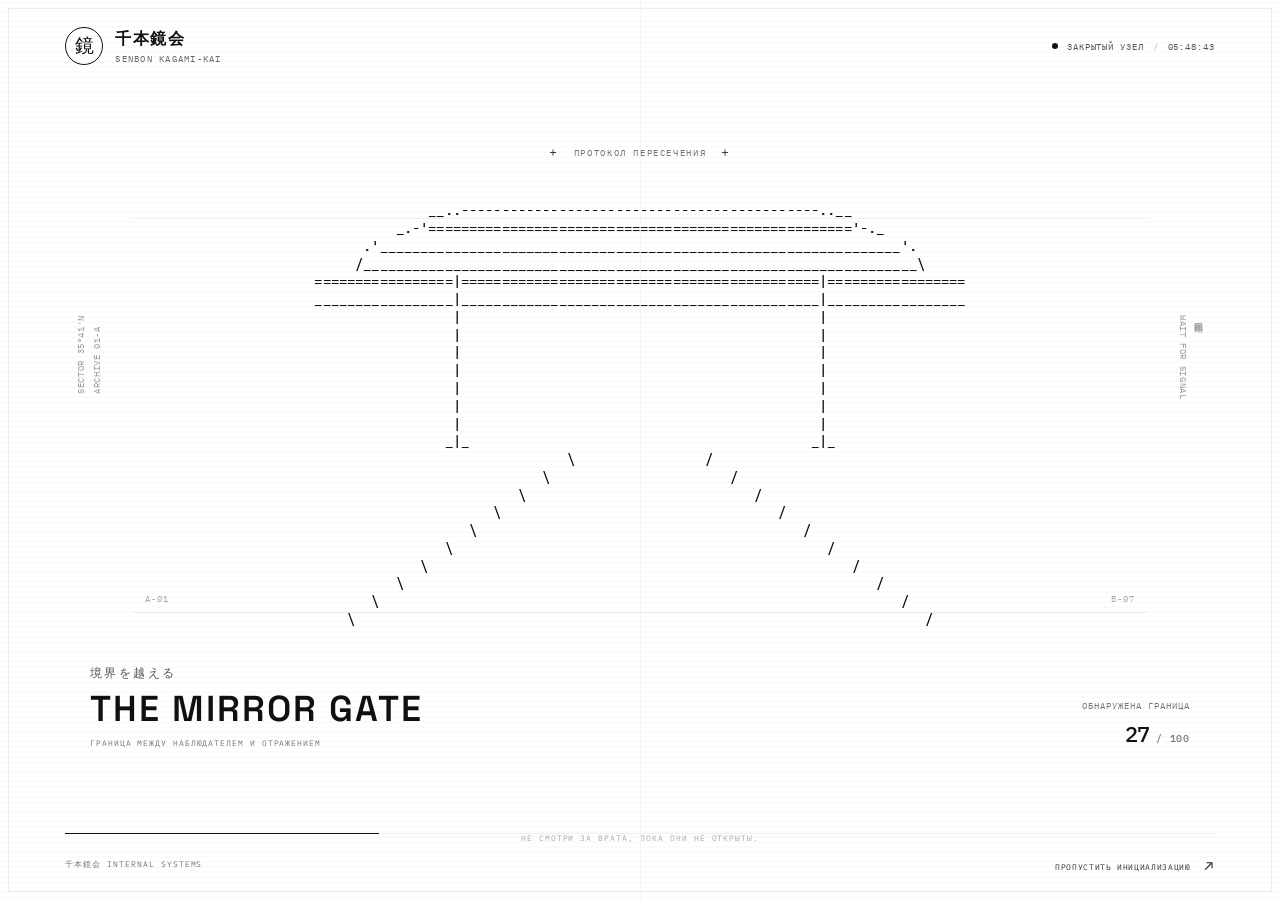
==== commit 7c744afa: "Add files via upload" ====
--- a/index.html
+++ b/index.html
@@ -4,108 +4,88 @@
   <meta charset="utf-8">
   <meta name="viewport" content="width=device-width, initial-scale=1">
   <meta name="theme-color" content="#ffffff">
-  <meta name="description" content="千本鏡会 — закрытый узел внутренней сети. Вход разрешён только приглашённым наблюдателям.">
+  <meta name="description" content="千本鏡会 — закрытая организация. Идентификация и внутренний архив.">
   <title>千本鏡会 — Внутренний узел</title>
   <link rel="icon" href="favicon.svg" type="image/svg+xml">
   <link rel="stylesheet" href="style.css">
   <script src="script.js" defer></script>
 </head>
 <body>
-  <div class="page-shell">
-    <header class="site-header">
-      <a class="wordmark" href="#top" aria-label="千本鏡会 — на главную">
-        <span class="mark" aria-hidden="true">鏡</span>
-        <span class="wordmark-copy">
-          <span class="wordmark-jp">千本鏡会</span>
-          <span class="wordmark-en">SENBON KAGAMI-KAI</span>
-        </span>
+  <div class="noise-overlay" aria-hidden="true"></div>
+
+  <!-- SCREEN 00: full-screen animated ASCII torii intro -->
+  <section class="screen boot-screen is-active" id="boot-screen" aria-label="Инициализация зеркальных врат" aria-hidden="false">
+    <header class="boot-header">
+      <a class="brand" href="#" aria-label="千本鏡会">
+        <span class="brand-seal">鏡</span>
+        <span class="brand-lines"><strong>千本鏡会</strong><small>SENBON KAGAMI-KAI</small></span>
       </a>
-      <div class="header-meta">
-        <span>ВНУТРЕННЯЯ СЕТЬ</span>
-        <span class="status-dot" aria-hidden="true"></span>
-        <span>УЗЕЛ 01 / <time id="local-clock">--:--:--</time></span>
-      </div>
+      <div class="boot-status"><span class="status-light"></span><span>ЗАКРЫТЫЙ УЗЕЛ</span><span class="status-divider">/</span><span id="boot-clock">00:00:00</span></div>
     </header>
 
-    <main id="top">
-      <section class="intro" aria-labelledby="page-title">
-        <p class="eyebrow"><span class="eyebrow-line"></span> ДОКУМЕНТ 00—01 / ДОСТУП ОГРАНИЧЕН</p>
-        <h1 id="page-title">Не всякое<br>отражение — <span>твоё.</span></h1>
-        <p class="intro-copy">Ты нашёл вход. Это ещё не значит, что тебя ждали.</p>
+    <div class="boot-coord coord-left">SECTOR 35°41′N<br>ARCHIVE 01-A</div>
+    <div class="boot-coord coord-right">鏡面同期<br>WAIT FOR SIGNAL</div>
+
+    <main class="boot-center">
+      <div class="boot-kicker"><span class="crosshair">＋</span> ПРОТОКОЛ ПЕРЕСЕЧЕНИЯ <span class="crosshair">＋</span></div>
+      <div class="gate-frame" id="gate-frame">
+        <div class="gate-scan" aria-hidden="true"></div>
+        <pre class="ascii-gate" id="ascii-gate" role="img" aria-label="Анимация японских врат тории"></pre>
+        <span class="gate-node node-a" aria-hidden="true">A-01</span>
+        <span class="gate-node node-b" aria-hidden="true">B-07</span>
+      </div>
+      <div class="boot-title-row">
+        <div><p class="boot-jp">境界を越える</p><h1>THE MIRROR GATE</h1><p class="boot-subtitle">ГРАНИЦА МЕЖДУ НАБЛЮДАТЕЛЕМ И ОТРАЖЕНИЕМ</p></div>
+        <div class="boot-progress-box"><span id="boot-caption">ПОИСК СИГНАЛА</span><strong><span id="boot-percent">00</span><small> / 100</small></strong></div>
+      </div>
+    </main>
+
+    <footer class="boot-footer">
+      <div class="progress-track"><span id="boot-progress"></span></div>
+      <span>千本鏡会 INTERNAL SYSTEMS</span>
+      <button class="skip-intro" type="button" id="skip-intro">ПРОПУСТИТЬ ИНИЦИАЛИЗАЦИЮ <span>↗</span></button>
+    </footer>
+    <p class="boot-warning">НЕ СМОТРИ ЗА ВРАТА, ПОКА ОНИ НЕ ОТКРЫТЫ.</p>
+  </section>
+
+  <!-- SCREEN 01: credential check -->
+  <section class="screen login-screen" id="login-screen" aria-label="Вход в систему" aria-hidden="true" inert>
+    <header class="inner-header">
+      <a class="brand" href="#" id="login-brand" aria-label="千本鏡会 — начало">
+        <span class="brand-seal">鏡</span>
+        <span class="brand-lines"><strong>千本鏡会</strong><small>SENBON KAGAMI-KAI</small></span>
+      </a>
+      <div class="header-right"><span class="status-light"></span> MIRROR NETWORK <span class="header-version">/ V.0.01</span></div>
+    </header>
+
+    <main class="login-layout">
+      <section class="login-intro">
+        <p class="section-code"><span>01</span> / IDENTITY VERIFICATION</p>
+        <p class="login-kanji" aria-hidden="true">認</p>
+        <h2>Кто<br>смотрит <em>внутрь?</em></h2>
+        <p class="login-lead">Врата распознали присутствие.<br>Представься, прежде чем идти дальше.</p>
+        <div class="login-seal-note"><span class="seal-line"></span><span>ЛИЧНОСТЬ НЕ РАВНА ИМЕНИ</span></div>
       </section>
 
-      <section class="gate-section" aria-label="Визуализация врата тории">
-        <div class="gate-topline">
-          <span>ПРОТОКОЛ: KAGAMI</span>
-          <span>ОРИЕНТИР / 鳥居</span>
-        </div>
-        <div class="gate-stage" id="gate-stage">
-          <pre class="ascii-gate" id="ascii-gate" aria-label="Анимированные ASCII-врата тории" role="img">
-             ______________________
-        ____/______________________\____
-           |                       |
-   ________|_______________________|________
-   |       |                       |       |
-   |       |                       |       |
-   |       |                       |       |
-   |_______|_______________________|_______|
-           |                       |
-           |                       |
-           |_______________________|
-          </pre>
-          <span class="gate-coordinate coordinate-left">35° 41′ N</span>
-          <span class="gate-coordinate coordinate-right">139° 41′ E</span>
-          <span class="gate-crosshair crosshair-one" aria-hidden="true">+</span>
-          <span class="gate-crosshair crosshair-two" aria-hidden="true">+</span>
-        </div>
-        <div class="gate-bottomline">
-          <span id="gate-caption" aria-live="polite">СИНХРОНИЗАЦИЯ ЗЕРКАЛА</span>
-          <span class="progress-label"><span id="progress-value">00</span> / 100</span>
-        </div>
-        <div class="progress-track" aria-hidden="true"><span id="progress-bar"></span></div>
-      </section>
-
-      <section class="access-section" aria-labelledby="access-title">
-        <div class="access-index" aria-hidden="true">01</div>
-        <div class="access-content">
-          <p class="eyebrow">ПОДТВЕРЖДЕНИЕ ЛИЧНОСТИ</p>
-          <h2 id="access-title">Назови себя.</h2>
-          <p class="access-description">Введи данные, по которым тебя узнает зеркало.</p>
-
-          <form id="access-form" autocomplete="off">
-            <label for="login">ИДЕНТИФИКАТОР / LOGIN</label>
-            <input id="login" name="login" type="text" placeholder="например, observer-07" autocapitalize="off" spellcheck="false" required maxlength="64">
-
-            <label for="password">КЛЮЧ / PASSWORD</label>
-            <div class="password-wrap">
-              <input id="password" name="password" type="password" placeholder="••••••••••••" required maxlength="128">
-              <button class="reveal-button" id="toggle-password" type="button" aria-label="Показать пароль" aria-pressed="false">ПОКАЗАТЬ</button>
-            </div>
-
-            <button class="submit-button" type="submit">
-              <span>ЗАПРОСИТЬ ДОСТУП</span>
-              <span class="submit-arrow" aria-hidden="true">↗</span>
-            </button>
-          </form>
-
-          <div id="response-message" class="response-message" role="status" aria-live="polite" hidden></div>
-          <p class="privacy-note"><span class="privacy-mark">※</span> ARG-СИМУЛЯЦИЯ. Форма работает локально: данные не отправляются и не сохраняются. Не вводи реальные пароли.</p>
-        </div>
-      </section>
-
-      <section class="fragment-section" aria-label="Фрагмент сообщения">
-        <span class="fragment-label">ФРАГМЕНТ / 00:00:01</span>
-        <p>「鏡は嘘をつかない。人間が嘘をつく。」</p>
-        <p class="fragment-translation">Зеркало не лжёт. Лгут люди.</p>
-        <span class="fragment-seal" aria-hidden="true">千</span>
+      <section class="auth-panel" aria-labelledby="auth-title">
+        <div class="panel-topline"><span>AUTHENTICATION NODE</span><span>NODE—0001</span></div>
+        <div class="panel-heading"><span class="panel-index">A/01</span><div><p class="micro-label">ЗАПРОС ДОСТУПА</p><h3 id="auth-title">Идентификация</h3></div></div>
+        <form id="login-form" novalidate>
+          <label for="username">ИДЕНТИФИКАТОР <span>LOGIN</span></label>
+          <input id="username" name="username" type="text" placeholder="Введите идентификатор" autocomplete="username" autocapitalize="off" spellcheck="false" maxlength="64" required>
+          <label for="password">КЛЮЧ ДОСТУПА <span>PASSWORD</span></label>
+          <div class="password-field"><input id="password" name="password" type="password" placeholder="Введите ключ" autocomplete="current-password" maxlength="128" required><button type="button" id="toggle-password" aria-label="Показать пароль" aria-pressed="false">ПОКАЗАТЬ</button></div>
+          <button class="login-submit" type="submit"><span>ВОЙТИ В СИСТЕМУ</span><span class="button-arrow">↗</span></button>
+          <p class="form-response" id="login-response" aria-live="polite" role="status" hidden></p>
+        </form>
+        <div class="dev-credentials"><span class="dev-dot"></span><div><strong>ТЕСТОВЫЙ РЕЖИМ</strong><p>LOGIN: <code>admin</code><span class="credential-separator">/</span>PASSWORD: <code>admin</code></p></div><span class="dev-label">DEV ONLY</span></div>
+        <p class="auth-footnote">СИМУЛЯЦИЯ ARG · УЧЁТНЫЕ ДАННЫЕ ПРОВЕРЯЮТСЯ ЛОКАЛЬНО И НЕ ОТПРАВЛЯЮТСЯ НА СЕРВЕР.</p>
       </section>
     </main>
 
-    <footer class="site-footer">
-      <span>千本鏡会 © — ВНУТРЕННИЙ АРХИВ</span>
-      <span>НЕ ПОДКЛЮЧАЙСЯ К ТОМУ, ЧТО УЖЕ СМОТРИТ НА ТЕБЯ.</span>
-    </footer>
-  </div>
-  <noscript><p class="noscript-note">Для анимации и локальной симуляции доступа требуется JavaScript.</p></noscript>
+    <footer class="inner-footer"><span>千本鏡会 © INTERNAL ARCHIVE</span><span>ТЫ УЖЕ ОСТАВИЛ ОТРАЖЕНИЕ.</span></footer>
+  </section>
+
+  <noscript><p class="noscript-note">Для анимации и переходов между экранами необходимо включить JavaScript.</p></noscript>
 </body>
 </html>
--- a/style.css
+++ b/style.css
@@ -1,145 +1,13 @@
 @import url('https://fonts.googleapis.com/css2?family=IBM+Plex+Mono:wght@400;500;600&family=Space+Grotesk:wght@400;500;600;700&display=swap');
 
-:root {
-  color-scheme: light;
-  --paper: #fff;
-  --ink: #111;
-  --muted: #6f6f6f;
-  --line: #dedede;
-  --line-dark: #111;
-  --mono: "IBM Plex Mono", "SFMono-Regular", Consolas, "Liberation Mono", monospace;
-  --sans: "Space Grotesk", "Helvetica Neue", Arial, sans-serif;
-}
-
-* { box-sizing: border-box; }
-html { scroll-behavior: smooth; }
-body {
-  margin: 0;
-  background: var(--paper);
-  color: var(--ink);
-  font-family: var(--sans);
-  -webkit-font-smoothing: antialiased;
-}
-button, input { font: inherit; }
-button, a, input { -webkit-tap-highlight-color: transparent; }
-::selection { color: #fff; background: #111; }
-.page-shell { width: min(100% - 64px, 1120px); margin: 0 auto; }
-
-.site-header {
-  min-height: 86px;
-  border-bottom: 1px solid var(--line-dark);
-  display: flex;
-  justify-content: space-between;
-  align-items: center;
-  gap: 24px;
-}
-.wordmark { display: inline-flex; align-items: center; gap: 13px; text-decoration: none; color: inherit; }
-.mark {
-  width: 38px; height: 38px; display: grid; place-items: center;
-  border: 1px solid var(--ink); border-radius: 50%; font-size: 19px; font-weight: 500;
-}
-.wordmark-copy { display: flex; flex-direction: column; gap: 3px; }
-.wordmark-jp { font-size: 17px; font-weight: 700; letter-spacing: .12em; }
-.wordmark-en, .header-meta, .eyebrow, .gate-topline, .gate-bottomline, .gate-coordinate,
-.access-content label, .reveal-button, .submit-button, .privacy-note, .fragment-label, .site-footer {
-  font-family: var(--mono); text-transform: uppercase; letter-spacing: .08em;
-}
-.wordmark-en { color: var(--muted); font-size: 9px; letter-spacing: .14em; }
-.header-meta { display: flex; align-items: center; justify-content: flex-end; gap: 10px; font-size: 9px; color: #4c4c4c; }
-.status-dot { width: 6px; height: 6px; background: #111; border-radius: 50%; animation: dot-pulse 1.8s steps(2, end) infinite; }
-
-.intro { padding: 76px 0 42px; }
-.eyebrow { display: flex; align-items: center; gap: 10px; color: #5d5d5d; font-size: 10px; font-weight: 500; margin: 0 0 25px; }
-.eyebrow-line { width: 23px; height: 1px; background: var(--ink); display: inline-block; }
-h1 { margin: 0; max-width: 760px; font-size: clamp(48px, 8.5vw, 100px); line-height: .98; letter-spacing: -.075em; font-weight: 600; }
-h1 span { color: #8a8a8a; }
-.intro-copy { margin: 26px 0 0; max-width: 420px; font-size: 16px; line-height: 1.7; color: #525252; }
-
-.gate-section { border-top: 1px solid var(--line); }
-.gate-topline, .gate-bottomline { display: flex; justify-content: space-between; gap: 18px; font-size: 9px; color: #666; }
-.gate-topline { padding: 15px 0; }
-.gate-stage {
-  position: relative; min-height: 390px; display: flex; justify-content: center; align-items: center;
-  overflow: hidden; border-top: 1px solid var(--line); border-bottom: 1px solid var(--line);
-  background-image: linear-gradient(to right, transparent calc(50% - .5px), #f1f1f1 calc(50% - .5px), #f1f1f1 calc(50% + .5px), transparent calc(50% + .5px));
-}
-.ascii-gate {
-  margin: 0; color: #111; font-family: var(--mono); font-size: clamp(8px, 1.3vw, 14px); line-height: 1.24;
-  white-space: pre; text-align: left; min-width: max-content; position: relative; z-index: 1;
-  transform: translateY(5px); text-shadow: 0 0 12px rgba(0,0,0,.05);
-}
-.ascii-gate.is-building { animation: gate-flicker 2.3s steps(2, end) both; }
-.gate-coordinate { position: absolute; top: 50%; writing-mode: vertical-rl; font-size: 9px; color: #929292; }
-.coordinate-left { left: 17px; transform: rotate(180deg) translateY(50%); }
-.coordinate-right { right: 17px; transform: translateY(-50%); }
-.gate-crosshair { position: absolute; color: #b6b6b6; font-family: var(--mono); font-size: 14px; }
-.crosshair-one { left: 24%; top: 24%; }
-.crosshair-two { right: 24%; bottom: 22%; }
-.gate-bottomline { padding: 12px 0; }
-.progress-label { color: #111; }
-.progress-track { height: 2px; width: 100%; background: #efefef; }
-.progress-track span { display: block; height: 100%; background: #111; width: 0; transition: width 120ms linear; }
-
-.access-section { position: relative; display: grid; grid-template-columns: 70px minmax(0, 560px); gap: 24px; padding: 94px 0 105px; border-bottom: 1px solid var(--line-dark); }
-.access-index { font-family: var(--mono); font-size: 12px; color: #858585; padding-top: 6px; }
-.access-content .eyebrow { margin-bottom: 16px; }
-h2 { margin: 0; font-size: clamp(36px, 5vw, 54px); line-height: 1; letter-spacing: -.06em; font-weight: 500; }
-.access-description { color: #606060; font-size: 14px; line-height: 1.7; margin: 17px 0 37px; }
-#access-form { display: grid; }
-.access-content label { font-size: 9px; color: #565656; margin: 0 0 10px; }
-.access-content input {
-  width: 100%; border: 0; border-bottom: 1px solid #a8a8a8; border-radius: 0; padding: 14px 0 15px;
-  background: transparent; color: #111; font-family: var(--mono); font-size: 14px; outline: none; margin-bottom: 28px;
-}
-.access-content input::placeholder { color: #b5b5b5; }
-.access-content input:focus { border-bottom-color: #111; box-shadow: 0 1px 0 #111; }
-.password-wrap { position: relative; }
-.password-wrap input { padding-right: 100px; }
-.reveal-button { position: absolute; right: 0; top: 13px; padding: 4px 0 4px 8px; border: 0; background: none; color: #666; cursor: pointer; font-size: 9px; }
-.reveal-button:hover, .reveal-button:focus-visible { color: #111; text-decoration: underline; }
-.submit-button { width: 100%; min-height: 58px; display: flex; align-items: center; justify-content: space-between; gap: 20px; margin-top: 9px; padding: 0 18px;
-  border: 1px solid #111; color: #fff; background: #111; font-size: 10px; cursor: pointer; transition: color .2s ease, background .2s ease; }
-.submit-button:hover, .submit-button:focus-visible { color: #111; background: #fff; }
-.submit-arrow { font-family: var(--sans); font-size: 19px; transition: transform .2s ease; }
-.submit-button:hover .submit-arrow { transform: translate(3px, -3px); }
-.response-message { margin-top: 20px; padding: 16px; border: 1px solid #111; font-family: var(--mono); font-size: 11px; line-height: 1.8; white-space: pre-line; }
-.response-message::before { content: "// ОТВЕТ УЗЛА"; display: block; color: #777; font-size: 9px; margin-bottom: 6px; }
-.privacy-note { color: #888; font-size: 9px; line-height: 1.8; margin: 25px 0 0; letter-spacing: .035em; text-transform: none; }
-.privacy-mark { font-size: 14px; color: #111; padding-right: 5px; }
-
-.fragment-section { position: relative; min-height: 200px; padding: 45px 70px 43px; overflow: hidden; }
-.fragment-label { font-size: 9px; color: #777; }
-.fragment-section > p:first-of-type { margin: 25px 0 8px; font-size: 18px; line-height: 1.5; letter-spacing: .03em; }
-.fragment-translation { margin: 0; color: #858585; font-size: 12px; }
-.fragment-seal { position: absolute; right: 44px; top: 37px; display: grid; place-items: center; width: 64px; height: 64px; border: 1px solid #d8d8d8; border-radius: 50%; color: #bcbcbc; font-size: 31px; transform: rotate(-12deg); }
-.site-footer { display: flex; justify-content: space-between; gap: 20px; padding: 20px 0 27px; border-top: 1px solid var(--line); color: #777; font-size: 8px; line-height: 1.7; }
-.noscript-note { padding: 20px; border: 1px solid; font-family: var(--mono); }
-
-@keyframes dot-pulse { 0%, 100% { opacity: 1; } 50% { opacity: .2; } }
-@keyframes gate-flicker { 0% { opacity: .2; filter: blur(1px); } 8% { opacity: .8; } 13% { opacity: .25; } 22% { opacity: 1; filter: blur(0); } 29% { opacity: .65; } 38%, 100% { opacity: 1; } }
-
-@media (max-width: 700px) {
-  .page-shell { width: min(100% - 36px, 560px); }
-  .site-header { min-height: 76px; }
-  .header-meta { max-width: 120px; flex-wrap: wrap; gap: 6px; font-size: 8px; }
-  .header-meta > span:first-child { display: none; }
-  .intro { padding: 58px 0 35px; }
-  .eyebrow { font-size: 8px; letter-spacing: .06em; }
-  .gate-stage { min-height: 280px; }
-  .ascii-gate { font-size: clamp(6px, 1.6vw, 10px); line-height: 1.25; }
-  .gate-coordinate { font-size: 7px; }
-  .coordinate-left { left: 7px; }
-  .coordinate-right { right: 7px; }
-  .crosshair-one { left: 12%; top: 17%; }
-  .crosshair-two { right: 12%; bottom: 16%; }
-  .access-section { grid-template-columns: 28px minmax(0, 1fr); gap: 12px; padding: 65px 0 70px; }
-  .access-description { font-size: 13px; margin-bottom: 30px; }
-  .fragment-section { padding: 38px 8px 40px; }
-  .fragment-seal { right: 5px; top: 24px; width: 44px; height: 44px; font-size: 21px; opacity: .65; }
-  .fragment-section > p:first-of-type { max-width: calc(100% - 38px); font-size: 15px; }
-  .site-footer { flex-direction: column; gap: 7px; }
-}
-
-@media (prefers-reduced-motion: reduce) {
-  *, *::before, *::after { scroll-behavior: auto !important; animation-duration: .01ms !important; animation-iteration-count: 1 !important; transition-duration: .01ms !important; }
-}
+:root{color-scheme:light;--paper:#fff;--ink:#101010;--muted:#737373;--soft:#a1a1a1;--line:#dedede;--line-dark:#111;--mono:"IBM Plex Mono","SFMono-Regular",Consolas,"Liberation Mono",monospace;--sans:"Space Grotesk","Helvetica Neue",Arial,sans-serif;--pad:clamp(20px,5.1vw,78px)}
+*{box-sizing:border-box}html{scroll-behavior:smooth}body{margin:0;background:#fff;color:var(--ink);font-family:var(--sans);-webkit-font-smoothing:antialiased}button,input,a{font:inherit;-webkit-tap-highlight-color:transparent}button{color:inherit}a{color:inherit}::selection{background:#111;color:#fff}.noise-overlay{position:fixed;inset:0;z-index:20;pointer-events:none;opacity:.045;background-image:repeating-linear-gradient(0deg,transparent,transparent 2px,#333 3px,transparent 4px);background-size:100% 5px;mix-blend-mode:multiply}.screen{position:fixed;inset:0;min-height:100vh;min-height:100svh;overflow:auto;background:var(--paper);opacity:0;visibility:hidden;pointer-events:none;transform:translateY(12px);transition:opacity .65s ease,transform .65s cubic-bezier(.2,.7,.2,1),visibility 0s linear .65s}.screen.is-active{opacity:1;visibility:visible;pointer-events:auto;transform:translateY(0);transition:opacity .65s ease,transform .65s cubic-bezier(.2,.7,.2,1),visibility 0s}.screen.is-leaving{opacity:0;transform:translateY(-10px)}
+.mono,.boot-screen,.section-code,.micro-label,.header-right,.inner-footer,.panel-topline,.auth-panel label,.password-field button,.login-submit,.auth-footnote,.dev-credentials,.archive-count,.card-top,.card-type,.open-record,.fragment-button,.modal-top,.modal-bottom,.logout-button,.home-nav,.welcome-line,.boot-coord,.boot-footer,.boot-kicker,.boot-title-row .boot-subtitle,.boot-progress-box{font-family:var(--mono)}.boot-screen{display:flex;flex-direction:column;padding:clamp(18px,3vh,34px) var(--pad) 20px;overflow:hidden}.boot-screen:before{content:"";position:absolute;inset:8px;pointer-events:none;border:1px solid #ededed}.boot-screen:after{content:"";position:absolute;left:50%;top:0;bottom:0;width:1px;background:#f6f6f6;pointer-events:none}.boot-header,.boot-footer{position:relative;z-index:2;display:flex;align-items:center;justify-content:space-between;gap:20px}.brand{display:inline-flex;align-items:center;gap:12px;text-decoration:none;color:inherit;position:relative;z-index:2}.brand-seal{height:38px;width:38px;border:1px solid #111;display:grid;place-items:center;border-radius:50%;font:500 19px var(--sans)}.brand-lines{display:flex;flex-direction:column;gap:3px}.brand-lines strong{font:700 16px var(--sans);letter-spacing:.1em}.brand-lines small{font:9px var(--mono);letter-spacing:.14em;color:#666}.boot-status,.header-right{display:flex;align-items:center;gap:9px;font-size:9px;letter-spacing:.1em;color:#555}.status-light{width:6px;height:6px;display:inline-block;background:#111;border-radius:50%;flex:none;animation:status-pulse 1.8s steps(2,end) infinite}.status-divider{color:#b7b7b7}.boot-coord{position:absolute;z-index:1;top:35%;font-size:9px;line-height:1.8;letter-spacing:.07em;color:#a0a0a0;writing-mode:vertical-rl}.coord-left{left:calc(var(--pad) + 8px);transform:rotate(180deg)}.coord-right{right:calc(var(--pad) + 8px)}.boot-center{z-index:1;position:relative;display:flex;flex-direction:column;justify-content:center;flex:1;width:min(100%,1100px);margin:0 auto;padding:22px 0 28px;min-height:0}.boot-kicker{display:flex;align-items:center;justify-content:center;gap:13px;color:#737373;font-size:9px;letter-spacing:.18em;text-align:center}.crosshair{font-size:12px;color:#111}.gate-frame{position:relative;min-height:0;display:flex;align-items:center;justify-content:center;margin:clamp(13px,2.8vh,28px) 0 clamp(12px,2.2vh,24px);overflow:hidden;flex:1}.gate-frame:before,.gate-frame:after{content:"";position:absolute;left:4%;right:4%;height:1px;background:#ededed}.gate-frame:before{top:7%}.gate-frame:after{bottom:7%}.gate-scan{position:absolute;z-index:2;left:4%;right:4%;top:6%;height:1px;background:#111;box-shadow:0 0 12px #999;opacity:0;pointer-events:none}.gate-frame.scanning .gate-scan{animation:scan-down 2.4s ease-in-out 1.2s 1}.ascii-gate{position:relative;z-index:1;margin:0;color:#111;font-family:var(--mono);font-size:clamp(7px,1.05vw,13px);font-weight:500;line-height:1.27;letter-spacing:.01em;white-space:pre;text-align:left;max-width:100%;filter:drop-shadow(0 1px 0 rgba(0,0,0,.04))}.gate-line{display:block;height:1.27em;white-space:pre}.gate-char{display:inline-block;opacity:0;animation:character-arrive .42s ease-out forwards;animation-delay:calc(var(--row-delay,0s) + var(--char-delay,0s))}.gate-char.is-accent{animation:character-arrive .42s ease-out forwards,glint 1.1s steps(2,end) 1.5s 2}.gate-node{position:absolute;bottom:9%;font:9px var(--mono);letter-spacing:.12em;color:#aaa}.node-a{left:5%}.node-b{right:5%}.boot-title-row{display:flex;align-items:flex-end;justify-content:space-between;gap:20px}.boot-jp{font:500 12px var(--sans);letter-spacing:.2em;margin:0 0 7px;color:#555}.boot-title-row h1{font:600 clamp(20px,3vw,36px) var(--sans);letter-spacing:.055em;margin:0;line-height:1.12}.boot-subtitle{font-size:8px;letter-spacing:.115em;color:#777;margin:9px 0 0}.boot-progress-box{min-width:150px;display:flex;flex-direction:column;align-items:flex-end;gap:8px;font-size:9px;color:#777;letter-spacing:.11em}.boot-progress-box strong{color:#111;font-size:22px;font-weight:500;letter-spacing:-.04em}.boot-progress-box strong small{font-size:10px;color:#777;letter-spacing:.08em}.boot-footer{padding-top:15px;border-top:1px solid #dedede;font-size:8px;letter-spacing:.12em;color:#777}.progress-track{position:absolute;top:-1px;left:0;right:0;height:1px;background:#efefef;overflow:hidden}.boot-footer .progress-track{top:-1px}.progress-track span{display:block;width:0;height:100%;background:#111;transition:width .1s linear}.skip-intro{border:0;background:transparent;padding:5px 0;color:#333;font:inherit;letter-spacing:.08em;cursor:pointer}.skip-intro span{display:inline-block;margin-left:8px;font:16px var(--sans);transition:transform .2s}.skip-intro:hover span{transform:translate(3px,-3px)}.boot-warning{position:absolute;bottom:57px;left:50%;transform:translateX(-50%);margin:0;white-space:nowrap;color:#aaa;font:8px var(--mono);letter-spacing:.12em}
+/* Login */.login-screen,.home-screen{padding:0 var(--pad);display:flex;flex-direction:column}.inner-header{min-height:82px;border-bottom:1px solid #111;display:flex;align-items:center;justify-content:space-between;gap:20px;flex:none}.header-right{font-size:9px;letter-spacing:.1em}.header-version{color:#aaa}.login-layout{width:min(100%,1060px);margin:auto;display:grid;grid-template-columns:minmax(0,1fr) minmax(330px,.78fr);gap:clamp(45px,9vw,140px);align-items:center;flex:1;padding:50px 0 58px}.section-code{color:#777;font-size:9px;letter-spacing:.1em;margin:0 0 27px}.section-code span{color:#111}.login-intro{position:relative}.login-kanji{position:absolute;right:2%;top:-42px;margin:0;color:#f0f0f0;font-size:clamp(140px,21vw,270px);font-weight:500;line-height:1;z-index:-0;pointer-events:none}.login-intro h2{position:relative;margin:0;font-size:clamp(49px,6.8vw,88px);line-height:.98;letter-spacing:-.075em;font-weight:500}.login-intro h2 em,.home-hero h1 em{font-style:normal;color:#8a8a8a}.login-lead{position:relative;margin:27px 0 0;color:#666;font-size:14px;line-height:1.9}.login-seal-note{display:flex;align-items:center;gap:12px;margin-top:60px;color:#888;font:9px var(--mono);letter-spacing:.09em}.seal-line{width:25px;height:1px;background:#111}.auth-panel{border:1px solid #111;padding:clamp(22px,3vw,38px);position:relative;background:#fff}.panel-topline{display:flex;justify-content:space-between;gap:10px;color:#777;font-size:8px;letter-spacing:.09em;padding-bottom:18px;border-bottom:1px solid #e2e2e2}.panel-heading{display:flex;align-items:flex-start;gap:14px;padding:29px 0 30px}.panel-index{font:10px var(--mono);color:#888;border:1px solid #ddd;padding:7px}.micro-label{font-size:8px;letter-spacing:.12em;color:#777;margin:0 0 9px}.panel-heading h3{font-size:27px;font-weight:500;letter-spacing:-.055em;margin:0}#login-form{display:grid}.auth-panel label{display:flex;justify-content:space-between;gap:14px;font-size:9px;letter-spacing:.09em;margin:0 0 8px;color:#555}.auth-panel label span{color:#999}.auth-panel input{width:100%;min-width:0;border:0;border-bottom:1px solid #aaa;border-radius:0;padding:14px 0 13px;background:#fff;color:#111;outline:none;font:13px var(--mono);margin-bottom:27px}.auth-panel input::placeholder{color:#b6b6b6}.auth-panel input:focus{border-color:#111;box-shadow:0 1px #111}.password-field{position:relative}.password-field input{padding-right:83px}.password-field button{position:absolute;right:0;top:11px;background:#fff;border:0;padding:7px 0 7px 8px;font-size:8px;letter-spacing:.06em;color:#666;cursor:pointer}.login-submit{min-height:54px;margin-top:3px;border:1px solid #111;background:#111;color:#fff;display:flex;align-items:center;justify-content:space-between;padding:0 16px;font-size:9px;letter-spacing:.09em;cursor:pointer;transition:background .2s,color .2s}.login-submit:hover,.login-submit:focus-visible{background:#fff;color:#111}.button-arrow{font:20px var(--sans);transition:transform .2s}.login-submit:hover .button-arrow{transform:translate(3px,-3px)}.dev-credentials{display:flex;align-items:flex-start;gap:10px;border-top:1px solid #e3e3e3;margin-top:25px;padding-top:16px;font-size:8px;letter-spacing:.04em}.dev-dot{width:5px;height:5px;background:#111;border-radius:50%;margin-top:3px;flex:none}.dev-credentials strong{font-size:8px;font-weight:500;letter-spacing:.1em}.dev-credentials p{margin:7px 0 0;color:#777;font-size:9px}.dev-credentials code{font-size:10px;color:#111}.credential-separator{padding:0 8px;color:#999}.dev-label{margin-left:auto;color:#999;white-space:nowrap}.auth-footnote{font-size:7px;line-height:1.9;letter-spacing:.055em;color:#999;margin:18px 0 0}.form-response{border-left:2px solid #111;margin:19px 0 0;padding:11px 13px;font:10px/1.8 var(--mono);white-space:pre-line}.form-response.is-error{border-color:#777;color:#555}.form-response.is-success{border-color:#111;color:#111}.inner-footer{min-height:50px;border-top:1px solid #ddd;display:flex;justify-content:space-between;align-items:center;gap:20px;font-size:8px;letter-spacing:.08em;color:#777;flex:none;padding:12px 0}
+/* Main archive */.home-main{width:min(100%,1200px);margin:0 auto;flex:1}.home-header{gap:24px}.home-nav{display:flex;align-items:center;gap:clamp(14px,3vw,36px);margin-left:auto;margin-right:auto;font-size:9px;letter-spacing:.1em}.home-nav a{text-decoration:none;color:#888;padding:32px 0;border-bottom:1px solid transparent}.home-nav a:hover,.home-nav a.active{color:#111;border-bottom-color:#111}.logout-button{border:1px solid #ccc;background:#fff;padding:11px 12px;font-size:8px;letter-spacing:.08em;cursor:pointer;white-space:nowrap}.logout-button:hover{border-color:#111}.logout-button span{font-size:13px;margin-left:8px}.welcome-line{display:flex;align-items:center;gap:10px;border-bottom:1px solid #ddd;min-height:44px;font-size:8px;letter-spacing:.08em;color:#666}.welcome-line .status-light{width:5px;height:5px}.welcome-divider{color:#bbb}.welcome-spacer{flex:1}.home-hero{position:relative;min-height:300px;display:flex;align-items:center;justify-content:space-between;padding:55px 0 60px;border-bottom:1px solid #111;overflow:hidden}.home-hero-copy{position:relative;z-index:1}.home-hero .section-code{margin-bottom:23px}.home-kanji{font-size:12px;letter-spacing:.26em;margin:0 0 14px}.home-hero h1{font-size:clamp(40px,6vw,76px);line-height:1.04;letter-spacing:-.065em;font-weight:500;margin:0}.home-lead{color:#777;font-size:13px;line-height:1.8;max-width:450px;margin:22px 0 0}.hero-seal{width:clamp(110px,16vw,190px);height:clamp(110px,16vw,190px);border:1px solid #ddd;border-radius:50%;display:flex;flex-direction:column;align-items:center;justify-content:center;flex:none;margin-right:5%;position:relative;transform:rotate(-10deg);color:#777}.hero-seal:before,.hero-seal:after{content:"";position:absolute;border:1px solid #eee;border-radius:50%;inset:10px}.hero-seal:after{inset:20px;border-style:dashed}.hero-seal span{font-size:clamp(34px,5vw,57px);font-weight:400;color:#111}.hero-seal i{width:30px;height:1px;background:#777;margin:5px 0 8px}.hero-seal small{font:7px var(--mono);letter-spacing:.13em}.archive-section{padding:48px 0 58px}.section-heading{display:flex;align-items:flex-end;justify-content:space-between;gap:20px;margin-bottom:25px}.section-heading .section-code{margin:0 0 11px}.section-heading h2{font-size:clamp(28px,4vw,42px);font-weight:500;letter-spacing:-.06em;margin:0}.archive-count{font-size:8px;color:#888;letter-spacing:.08em}.archive-grid{display:grid;grid-template-columns:repeat(3,minmax(0,1fr));border-top:1px solid #111;border-bottom:1px solid #111}.archive-card{padding:22px 22px 20px 0;min-height:225px;display:flex;flex-direction:column}.archive-card+.archive-card{border-left:1px solid #ddd;padding-left:22px}.card-top{display:flex;justify-content:space-between;color:#777;font-size:9px;letter-spacing:.1em}.card-mark{font-size:16px;color:#111}.card-type{font-size:8px;letter-spacing:.1em;color:#777;margin:22px 0 8px}.archive-card h3{font-size:20px;font-weight:500;letter-spacing:-.045em;margin:0}.archive-card>p:not(.card-type){font-size:12px;line-height:1.8;color:#777;margin:12px 0 20px;max-width:310px}.open-record{display:flex;align-items:center;justify-content:space-between;gap:12px;border:0;border-bottom:1px solid #ddd;background:#fff;padding:12px 0 9px;margin-top:auto;text-align:left;font-size:8px;letter-spacing:.07em;cursor:pointer}.open-record:hover{border-color:#111}.open-record span{font:16px var(--sans);transition:transform .2s}.open-record:hover span{transform:translate(3px,-3px)}.archive-card-locked .card-mark{color:#999}.archive-card-locked h3{color:#777}.fragment-panel{border-top:1px solid #ddd;padding:31px 0 37px;display:grid;grid-template-columns:70px 1fr auto;gap:20px;align-items:center;margin-bottom:22px}.fragment-symbol{font-size:24px;color:#999}.fragment-panel .section-code{margin:0 0 10px}.fragment-panel h2{font-size:24px;font-weight:500;letter-spacing:-.045em;margin:0}.fragment-panel p:last-child{font-size:12px;color:#777;line-height:1.8;margin:10px 0 0;max-width:700px}.fragment-button{align-self:center;border:1px solid #ddd;background:#fff;padding:12px;font-size:8px;letter-spacing:.06em;cursor:pointer;text-align:left}.fragment-button:hover{border-color:#111}.fragment-button span{margin-left:10px}.record-modal{position:fixed;z-index:10;inset:0;background:rgba(255,255,255,.88);backdrop-filter:blur(4px);display:grid;place-items:center;padding:20px}.record-modal[hidden]{display:none}.modal-card{width:min(100%,560px);border:1px solid #111;background:#fff;padding:clamp(22px,4vw,40px);box-shadow:10px 10px 0 #f0f0f0}.modal-top{display:flex;align-items:center;justify-content:space-between;border-bottom:1px solid #ddd;padding-bottom:15px;font-size:9px;color:#777}.modal-top button{border:0;background:#fff;font-size:28px;line-height:1;cursor:pointer}.modal-card .micro-label{margin-top:27px}.modal-card h2{font-size:clamp(30px,5vw,42px);font-weight:500;letter-spacing:-.06em;margin:0}.modal-card #record-body{font-size:14px;line-height:1.9;color:#555;white-space:pre-line;margin:22px 0 38px}.modal-bottom{display:flex;justify-content:space-between;gap:15px;border-top:1px solid #ddd;padding-top:14px;font-size:8px;letter-spacing:.07em;color:#777}.noscript-note{position:fixed;z-index:99;bottom:0;background:white;border:1px solid black;padding:12px;font:12px var(--mono)}
+@keyframes character-arrive{0%{opacity:0;filter:blur(4px);transform:translateY(3px)}55%{opacity:.7}100%{opacity:1;filter:blur(0);transform:translateY(0)}}@keyframes glint{0%,100%{opacity:1}45%{opacity:.35}}@keyframes status-pulse{0%,100%{opacity:1}50%{opacity:.24}}@keyframes scan-down{0%{top:6%;opacity:0}10%{opacity:.8}90%{opacity:.6}100%{top:92%;opacity:0}}
+@media(min-height:820px){.gate-frame{max-height:51vh}.boot-center{padding-top:34px;padding-bottom:40px}.ascii-gate{font-size:clamp(9px,1.15vw,14px)}}
+@media(max-width:800px){.boot-coord{font-size:7px}.login-layout{grid-template-columns:1fr minmax(300px,.9fr);gap:30px}.login-intro h2{font-size:clamp(44px,7vw,62px)}.home-nav{gap:15px}.hero-seal{margin-right:0}.fragment-panel{grid-template-columns:46px 1fr}.fragment-button{grid-column:2;justify-self:start}.archive-card{padding-right:14px}.archive-card+.archive-card{padding-left:14px}}
+@media(max-width:620px){:root{--pad:20px}.boot-screen{padding-top:19px;padding-bottom:15px}.boot-header{align-items:flex-start}.brand-seal{width:33px;height:33px;font-size:17px}.brand-lines strong{font-size:13px}.brand-lines small{font-size:7px}.boot-status{max-width:130px;flex-wrap:wrap;justify-content:flex-end;gap:6px;font-size:7px;padding-top:5px}.boot-coord{display:none}.boot-kicker{font-size:7px;letter-spacing:.1em}.gate-frame{margin-top:14px;margin-bottom:16px}.ascii-gate{font-size:clamp(6px,1.72vw,10px);line-height:1.22}.gate-line{height:1.22em}.boot-title-row{align-items:flex-end}.boot-title-row h1{font-size:clamp(19px,5vw,26px)}.boot-subtitle{font-size:6px;max-width:230px;line-height:1.8}.boot-jp{font-size:10px}.boot-progress-box{min-width:68px;font-size:7px}.boot-progress-box strong{font-size:19px}.boot-footer{font-size:6px;gap:9px}.skip-intro{font-size:6px;letter-spacing:0}.boot-warning{font-size:6px;bottom:45px;letter-spacing:.06em}.login-screen,.home-screen{padding:0 20px}.inner-header{min-height:70px}.header-right{font-size:7px;gap:6px}.header-version{display:none}.login-layout{display:flex;flex-direction:column;align-items:stretch;justify-content:center;gap:33px;padding:36px 0 42px}.login-intro .section-code{margin-bottom:16px}.login-kanji{top:-33px;right:0;font-size:140px}.login-intro h2{font-size:clamp(48px,12vw,67px)}.login-lead{margin-top:16px;font-size:12px}.login-seal-note{display:none}.auth-panel{padding:22px}.panel-heading{padding:22px 0}.panel-heading h3{font-size:24px}.auth-panel input{margin-bottom:21px}.dev-credentials{margin-top:20px}.auth-footnote{font-size:6px}.inner-footer{font-size:6px;gap:10px}.home-header{flex-wrap:wrap;padding:13px 0;min-height:auto}.home-header .brand{flex:1}.home-nav{order:3;width:100%;justify-content:space-between;gap:8px;margin:0}.home-nav a{padding:11px 0 2px;font-size:8px}.logout-button{font-size:7px;padding:9px}.welcome-line{font-size:6px;gap:6px;flex-wrap:wrap;padding:9px 0}.home-hero{min-height:280px;padding:45px 0}.home-hero h1{font-size:clamp(37px,10vw,55px)}.home-lead{max-width:85%;font-size:12px}.hero-seal{position:absolute;right:3px;bottom:28px;width:82px;height:82px;opacity:.5}.hero-seal:before{inset:6px}.hero-seal:after{inset:12px}.hero-seal span{font-size:29px}.hero-seal i{width:20px;margin:3px 0}.hero-seal small{font-size:5px}.archive-section{padding:34px 0 38px}.section-heading{align-items:flex-start;flex-direction:column;margin-bottom:18px;gap:10px}.section-heading h2{font-size:30px}.archive-grid{grid-template-columns:1fr}.archive-card,.archive-card+.archive-card{border-left:0;padding:19px 0;min-height:0}.archive-card+.archive-card{border-top:1px solid #ddd}.archive-card>p:not(.card-type){max-width:none;margin-bottom:16px}.fragment-panel{grid-template-columns:34px 1fr;gap:12px;padding:25px 0}.fragment-symbol{font-size:18px}.fragment-panel h2{font-size:20px}.fragment-panel p:last-child{font-size:11px}.fragment-button{grid-column:2;font-size:7px}.modal-bottom{font-size:6px;flex-wrap:wrap}}
+@media(max-width:370px){.boot-status .status-divider{display:none}.boot-status{max-width:105px}.boot-title-row h1{font-size:18px}.boot-footer>span{max-width:110px;line-height:1.5}.skip-intro{max-width:130px;text-align:right;line-height:1.6}.ascii-gate{font-size:5.5px}.auth-panel{padding:18px}.dev-label{display:none}}
+@media(prefers-reduced-motion:reduce){*,*::before,*::after{scroll-behavior:auto!important;animation-duration:.01ms!important;animation-iteration-count:1!important;transition-duration:.01ms!important}}
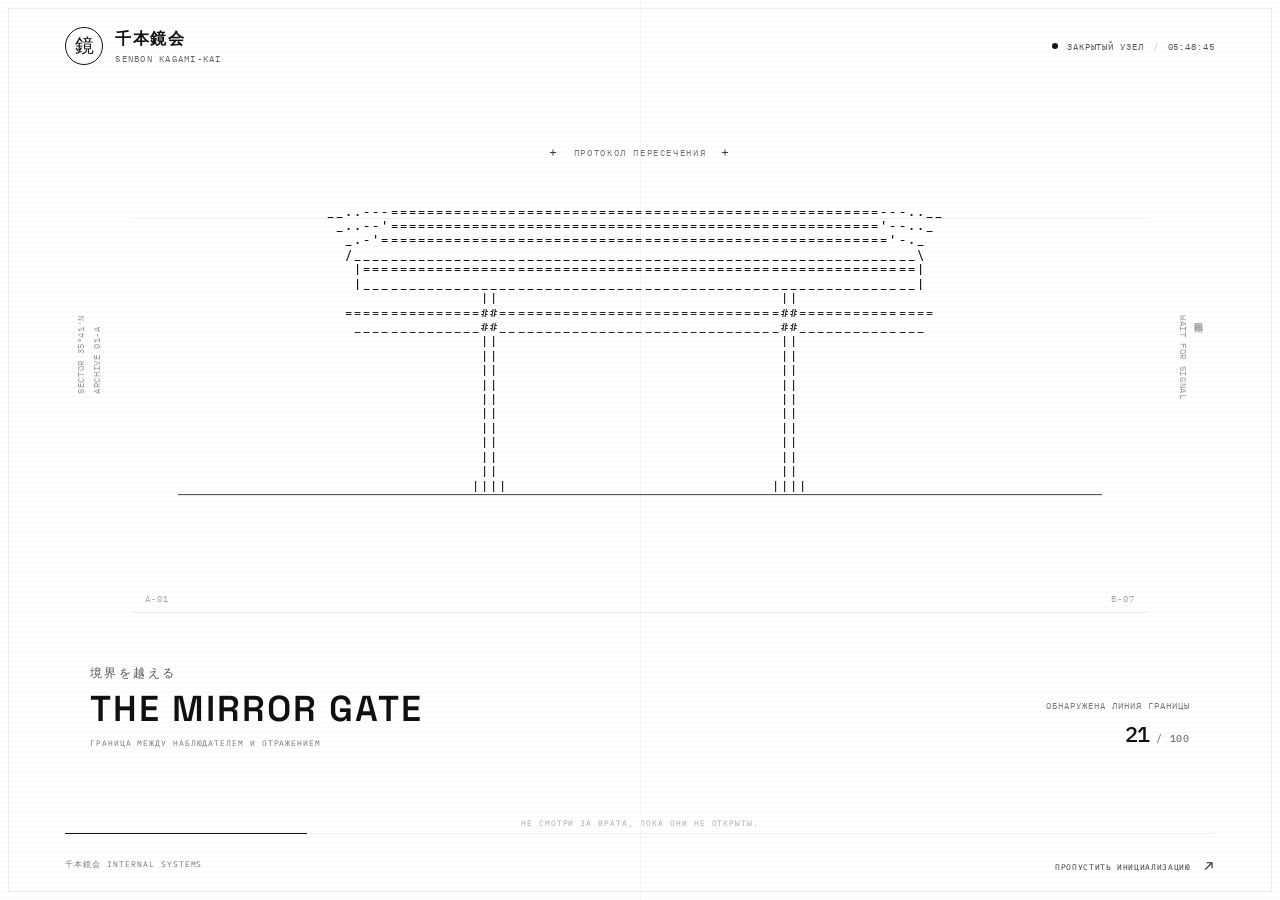
==== commit 190bb625: "Add files via upload" ====
--- a/index.html
+++ b/index.html
@@ -30,7 +30,7 @@
       <div class="boot-kicker"><span class="crosshair">＋</span> ПРОТОКОЛ ПЕРЕСЕЧЕНИЯ <span class="crosshair">＋</span></div>
       <div class="gate-frame" id="gate-frame">
         <div class="gate-scan" aria-hidden="true"></div>
-        <pre class="ascii-gate" id="ascii-gate" role="img" aria-label="Анимация японских врат тории"></pre>
+        <canvas class="gate-canvas" id="gate-canvas" role="img" aria-label="ASCII-анимация японских врат тории: изогнутая верхняя перекладина, поперечный брус, две опоры и дорожка в перспективе.">ASCII-врата тории: длинная верхняя перекладина, поперечный брус, две опоры и дорожка в перспективе.</canvas>
         <span class="gate-node node-a" aria-hidden="true">A-01</span>
         <span class="gate-node node-b" aria-hidden="true">B-07</span>
       </div>
--- a/style.css
+++ b/style.css
@@ -2,12 +2,152 @@
 
 :root{color-scheme:light;--paper:#fff;--ink:#101010;--muted:#737373;--soft:#a1a1a1;--line:#dedede;--line-dark:#111;--mono:"IBM Plex Mono","SFMono-Regular",Consolas,"Liberation Mono",monospace;--sans:"Space Grotesk","Helvetica Neue",Arial,sans-serif;--pad:clamp(20px,5.1vw,78px)}
 *{box-sizing:border-box}html{scroll-behavior:smooth}body{margin:0;background:#fff;color:var(--ink);font-family:var(--sans);-webkit-font-smoothing:antialiased}button,input,a{font:inherit;-webkit-tap-highlight-color:transparent}button{color:inherit}a{color:inherit}::selection{background:#111;color:#fff}.noise-overlay{position:fixed;inset:0;z-index:20;pointer-events:none;opacity:.045;background-image:repeating-linear-gradient(0deg,transparent,transparent 2px,#333 3px,transparent 4px);background-size:100% 5px;mix-blend-mode:multiply}.screen{position:fixed;inset:0;min-height:100vh;min-height:100svh;overflow:auto;background:var(--paper);opacity:0;visibility:hidden;pointer-events:none;transform:translateY(12px);transition:opacity .65s ease,transform .65s cubic-bezier(.2,.7,.2,1),visibility 0s linear .65s}.screen.is-active{opacity:1;visibility:visible;pointer-events:auto;transform:translateY(0);transition:opacity .65s ease,transform .65s cubic-bezier(.2,.7,.2,1),visibility 0s}.screen.is-leaving{opacity:0;transform:translateY(-10px)}
-.mono,.boot-screen,.section-code,.micro-label,.header-right,.inner-footer,.panel-topline,.auth-panel label,.password-field button,.login-submit,.auth-footnote,.dev-credentials,.archive-count,.card-top,.card-type,.open-record,.fragment-button,.modal-top,.modal-bottom,.logout-button,.home-nav,.welcome-line,.boot-coord,.boot-footer,.boot-kicker,.boot-title-row .boot-subtitle,.boot-progress-box{font-family:var(--mono)}.boot-screen{display:flex;flex-direction:column;padding:clamp(18px,3vh,34px) var(--pad) 20px;overflow:hidden}.boot-screen:before{content:"";position:absolute;inset:8px;pointer-events:none;border:1px solid #ededed}.boot-screen:after{content:"";position:absolute;left:50%;top:0;bottom:0;width:1px;background:#f6f6f6;pointer-events:none}.boot-header,.boot-footer{position:relative;z-index:2;display:flex;align-items:center;justify-content:space-between;gap:20px}.brand{display:inline-flex;align-items:center;gap:12px;text-decoration:none;color:inherit;position:relative;z-index:2}.brand-seal{height:38px;width:38px;border:1px solid #111;display:grid;place-items:center;border-radius:50%;font:500 19px var(--sans)}.brand-lines{display:flex;flex-direction:column;gap:3px}.brand-lines strong{font:700 16px var(--sans);letter-spacing:.1em}.brand-lines small{font:9px var(--mono);letter-spacing:.14em;color:#666}.boot-status,.header-right{display:flex;align-items:center;gap:9px;font-size:9px;letter-spacing:.1em;color:#555}.status-light{width:6px;height:6px;display:inline-block;background:#111;border-radius:50%;flex:none;animation:status-pulse 1.8s steps(2,end) infinite}.status-divider{color:#b7b7b7}.boot-coord{position:absolute;z-index:1;top:35%;font-size:9px;line-height:1.8;letter-spacing:.07em;color:#a0a0a0;writing-mode:vertical-rl}.coord-left{left:calc(var(--pad) + 8px);transform:rotate(180deg)}.coord-right{right:calc(var(--pad) + 8px)}.boot-center{z-index:1;position:relative;display:flex;flex-direction:column;justify-content:center;flex:1;width:min(100%,1100px);margin:0 auto;padding:22px 0 28px;min-height:0}.boot-kicker{display:flex;align-items:center;justify-content:center;gap:13px;color:#737373;font-size:9px;letter-spacing:.18em;text-align:center}.crosshair{font-size:12px;color:#111}.gate-frame{position:relative;min-height:0;display:flex;align-items:center;justify-content:center;margin:clamp(13px,2.8vh,28px) 0 clamp(12px,2.2vh,24px);overflow:hidden;flex:1}.gate-frame:before,.gate-frame:after{content:"";position:absolute;left:4%;right:4%;height:1px;background:#ededed}.gate-frame:before{top:7%}.gate-frame:after{bottom:7%}.gate-scan{position:absolute;z-index:2;left:4%;right:4%;top:6%;height:1px;background:#111;box-shadow:0 0 12px #999;opacity:0;pointer-events:none}.gate-frame.scanning .gate-scan{animation:scan-down 2.4s ease-in-out 1.2s 1}.ascii-gate{position:relative;z-index:1;margin:0;color:#111;font-family:var(--mono);font-size:clamp(7px,1.05vw,13px);font-weight:500;line-height:1.27;letter-spacing:.01em;white-space:pre;text-align:left;max-width:100%;filter:drop-shadow(0 1px 0 rgba(0,0,0,.04))}.gate-line{display:block;height:1.27em;white-space:pre}.gate-char{display:inline-block;opacity:0;animation:character-arrive .42s ease-out forwards;animation-delay:calc(var(--row-delay,0s) + var(--char-delay,0s))}.gate-char.is-accent{animation:character-arrive .42s ease-out forwards,glint 1.1s steps(2,end) 1.5s 2}.gate-node{position:absolute;bottom:9%;font:9px var(--mono);letter-spacing:.12em;color:#aaa}.node-a{left:5%}.node-b{right:5%}.boot-title-row{display:flex;align-items:flex-end;justify-content:space-between;gap:20px}.boot-jp{font:500 12px var(--sans);letter-spacing:.2em;margin:0 0 7px;color:#555}.boot-title-row h1{font:600 clamp(20px,3vw,36px) var(--sans);letter-spacing:.055em;margin:0;line-height:1.12}.boot-subtitle{font-size:8px;letter-spacing:.115em;color:#777;margin:9px 0 0}.boot-progress-box{min-width:150px;display:flex;flex-direction:column;align-items:flex-end;gap:8px;font-size:9px;color:#777;letter-spacing:.11em}.boot-progress-box strong{color:#111;font-size:22px;font-weight:500;letter-spacing:-.04em}.boot-progress-box strong small{font-size:10px;color:#777;letter-spacing:.08em}.boot-footer{padding-top:15px;border-top:1px solid #dedede;font-size:8px;letter-spacing:.12em;color:#777}.progress-track{position:absolute;top:-1px;left:0;right:0;height:1px;background:#efefef;overflow:hidden}.boot-footer .progress-track{top:-1px}.progress-track span{display:block;width:0;height:100%;background:#111;transition:width .1s linear}.skip-intro{border:0;background:transparent;padding:5px 0;color:#333;font:inherit;letter-spacing:.08em;cursor:pointer}.skip-intro span{display:inline-block;margin-left:8px;font:16px var(--sans);transition:transform .2s}.skip-intro:hover span{transform:translate(3px,-3px)}.boot-warning{position:absolute;bottom:57px;left:50%;transform:translateX(-50%);margin:0;white-space:nowrap;color:#aaa;font:8px var(--mono);letter-spacing:.12em}
+.mono,.boot-screen,.section-code,.micro-label,.header-right,.inner-footer,.panel-topline,.auth-panel label,.password-field button,.login-submit,.auth-footnote,.dev-credentials,.archive-count,.card-top,.card-type,.open-record,.fragment-button,.modal-top,.modal-bottom,.logout-button,.home-nav,.welcome-line,.boot-coord,.boot-footer,.boot-kicker,.boot-title-row .boot-subtitle,.boot-progress-box{font-family:var(--mono)}.boot-screen{display:flex;flex-direction:column;padding:clamp(18px,3vh,34px) var(--pad) 20px;overflow:hidden}.boot-screen:before{content:"";position:absolute;inset:8px;pointer-events:none;border:1px solid #ededed}.boot-screen:after{content:"";position:absolute;left:50%;top:0;bottom:0;width:1px;background:#f6f6f6;pointer-events:none}.boot-header,.boot-footer{position:relative;z-index:2;display:flex;align-items:center;justify-content:space-between;gap:20px}.brand{display:inline-flex;align-items:center;gap:12px;text-decoration:none;color:inherit;position:relative;z-index:2}.brand-seal{height:38px;width:38px;border:1px solid #111;display:grid;place-items:center;border-radius:50%;font:500 19px var(--sans)}.brand-lines{display:flex;flex-direction:column;gap:3px}.brand-lines strong{font:700 16px var(--sans);letter-spacing:.1em}.brand-lines small{font:9px var(--mono);letter-spacing:.14em;color:#666}.boot-status,.header-right{display:flex;align-items:center;gap:9px;font-size:9px;letter-spacing:.1em;color:#555}.status-light{width:6px;height:6px;display:inline-block;background:#111;border-radius:50%;flex:none;animation:status-pulse 1.8s steps(2,end) infinite}.status-divider{color:#b7b7b7}.boot-coord{position:absolute;z-index:1;top:35%;font-size:9px;line-height:1.8;letter-spacing:.07em;color:#a0a0a0;writing-mode:vertical-rl}.coord-left{left:calc(var(--pad) + 8px);transform:rotate(180deg)}.coord-right{right:calc(var(--pad) + 8px)}.boot-center{z-index:1;position:relative;display:flex;flex-direction:column;justify-content:center;flex:1;width:min(100%,1100px);margin:0 auto;padding:22px 0 28px;min-height:0}.boot-kicker{display:flex;align-items:center;justify-content:center;gap:13px;color:#737373;font-size:9px;letter-spacing:.18em;text-align:center}.crosshair{font-size:12px;color:#111}.gate-frame{position:relative;min-height:0;display:flex;align-items:center;justify-content:center;margin:clamp(13px,2.8vh,28px) 0 clamp(12px,2.2vh,24px);overflow:hidden;flex:1}.gate-frame:before,.gate-frame:after{content:"";position:absolute;left:4%;right:4%;height:1px;background:#ededed}.gate-frame:before{top:7%}.gate-frame:after{bottom:7%}.gate-scan{position:absolute;z-index:2;left:4%;right:4%;top:6%;height:1px;background:#111;box-shadow:0 0 12px #999;opacity:0;pointer-events:none}.gate-frame.scanning .gate-scan{animation:scan-down 2.4s ease-in-out 1.2s 1}.gate-node{position:absolute;bottom:9%;font:9px var(--mono);letter-spacing:.12em;color:#aaa}.node-a{left:5%}.node-b{right:5%}.boot-title-row{display:flex;align-items:flex-end;justify-content:space-between;gap:20px}.boot-jp{font:500 12px var(--sans);letter-spacing:.2em;margin:0 0 7px;color:#555}.boot-title-row h1{font:600 clamp(20px,3vw,36px) var(--sans);letter-spacing:.055em;margin:0;line-height:1.12}.boot-subtitle{font-size:8px;letter-spacing:.115em;color:#777;margin:9px 0 0}.boot-progress-box{min-width:150px;display:flex;flex-direction:column;align-items:flex-end;gap:8px;font-size:9px;color:#777;letter-spacing:.11em}.boot-progress-box strong{color:#111;font-size:22px;font-weight:500;letter-spacing:-.04em}.boot-progress-box strong small{font-size:10px;color:#777;letter-spacing:.08em}.boot-footer{padding-top:15px;border-top:1px solid #dedede;font-size:8px;letter-spacing:.12em;color:#777}.progress-track{position:absolute;top:-1px;left:0;right:0;height:1px;background:#efefef;overflow:hidden}.boot-footer .progress-track{top:-1px}.progress-track span{display:block;width:0;height:100%;background:#111;transition:width .1s linear}.skip-intro{border:0;background:transparent;padding:5px 0;color:#333;font:inherit;letter-spacing:.08em;cursor:pointer}.skip-intro span{display:inline-block;margin-left:8px;font:16px var(--sans);transition:transform .2s}.skip-intro:hover span{transform:translate(3px,-3px)}.boot-warning{position:absolute;bottom:57px;left:50%;transform:translateX(-50%);margin:0;white-space:nowrap;color:#aaa;font:8px var(--mono);letter-spacing:.12em}
 /* Login */.login-screen,.home-screen{padding:0 var(--pad);display:flex;flex-direction:column}.inner-header{min-height:82px;border-bottom:1px solid #111;display:flex;align-items:center;justify-content:space-between;gap:20px;flex:none}.header-right{font-size:9px;letter-spacing:.1em}.header-version{color:#aaa}.login-layout{width:min(100%,1060px);margin:auto;display:grid;grid-template-columns:minmax(0,1fr) minmax(330px,.78fr);gap:clamp(45px,9vw,140px);align-items:center;flex:1;padding:50px 0 58px}.section-code{color:#777;font-size:9px;letter-spacing:.1em;margin:0 0 27px}.section-code span{color:#111}.login-intro{position:relative}.login-kanji{position:absolute;right:2%;top:-42px;margin:0;color:#f0f0f0;font-size:clamp(140px,21vw,270px);font-weight:500;line-height:1;z-index:-0;pointer-events:none}.login-intro h2{position:relative;margin:0;font-size:clamp(49px,6.8vw,88px);line-height:.98;letter-spacing:-.075em;font-weight:500}.login-intro h2 em,.home-hero h1 em{font-style:normal;color:#8a8a8a}.login-lead{position:relative;margin:27px 0 0;color:#666;font-size:14px;line-height:1.9}.login-seal-note{display:flex;align-items:center;gap:12px;margin-top:60px;color:#888;font:9px var(--mono);letter-spacing:.09em}.seal-line{width:25px;height:1px;background:#111}.auth-panel{border:1px solid #111;padding:clamp(22px,3vw,38px);position:relative;background:#fff}.panel-topline{display:flex;justify-content:space-between;gap:10px;color:#777;font-size:8px;letter-spacing:.09em;padding-bottom:18px;border-bottom:1px solid #e2e2e2}.panel-heading{display:flex;align-items:flex-start;gap:14px;padding:29px 0 30px}.panel-index{font:10px var(--mono);color:#888;border:1px solid #ddd;padding:7px}.micro-label{font-size:8px;letter-spacing:.12em;color:#777;margin:0 0 9px}.panel-heading h3{font-size:27px;font-weight:500;letter-spacing:-.055em;margin:0}#login-form{display:grid}.auth-panel label{display:flex;justify-content:space-between;gap:14px;font-size:9px;letter-spacing:.09em;margin:0 0 8px;color:#555}.auth-panel label span{color:#999}.auth-panel input{width:100%;min-width:0;border:0;border-bottom:1px solid #aaa;border-radius:0;padding:14px 0 13px;background:#fff;color:#111;outline:none;font:13px var(--mono);margin-bottom:27px}.auth-panel input::placeholder{color:#b6b6b6}.auth-panel input:focus{border-color:#111;box-shadow:0 1px #111}.password-field{position:relative}.password-field input{padding-right:83px}.password-field button{position:absolute;right:0;top:11px;background:#fff;border:0;padding:7px 0 7px 8px;font-size:8px;letter-spacing:.06em;color:#666;cursor:pointer}.login-submit{min-height:54px;margin-top:3px;border:1px solid #111;background:#111;color:#fff;display:flex;align-items:center;justify-content:space-between;padding:0 16px;font-size:9px;letter-spacing:.09em;cursor:pointer;transition:background .2s,color .2s}.login-submit:hover,.login-submit:focus-visible{background:#fff;color:#111}.button-arrow{font:20px var(--sans);transition:transform .2s}.login-submit:hover .button-arrow{transform:translate(3px,-3px)}.dev-credentials{display:flex;align-items:flex-start;gap:10px;border-top:1px solid #e3e3e3;margin-top:25px;padding-top:16px;font-size:8px;letter-spacing:.04em}.dev-dot{width:5px;height:5px;background:#111;border-radius:50%;margin-top:3px;flex:none}.dev-credentials strong{font-size:8px;font-weight:500;letter-spacing:.1em}.dev-credentials p{margin:7px 0 0;color:#777;font-size:9px}.dev-credentials code{font-size:10px;color:#111}.credential-separator{padding:0 8px;color:#999}.dev-label{margin-left:auto;color:#999;white-space:nowrap}.auth-footnote{font-size:7px;line-height:1.9;letter-spacing:.055em;color:#999;margin:18px 0 0}.form-response{border-left:2px solid #111;margin:19px 0 0;padding:11px 13px;font:10px/1.8 var(--mono);white-space:pre-line}.form-response.is-error{border-color:#777;color:#555}.form-response.is-success{border-color:#111;color:#111}.inner-footer{min-height:50px;border-top:1px solid #ddd;display:flex;justify-content:space-between;align-items:center;gap:20px;font-size:8px;letter-spacing:.08em;color:#777;flex:none;padding:12px 0}
 /* Main archive */.home-main{width:min(100%,1200px);margin:0 auto;flex:1}.home-header{gap:24px}.home-nav{display:flex;align-items:center;gap:clamp(14px,3vw,36px);margin-left:auto;margin-right:auto;font-size:9px;letter-spacing:.1em}.home-nav a{text-decoration:none;color:#888;padding:32px 0;border-bottom:1px solid transparent}.home-nav a:hover,.home-nav a.active{color:#111;border-bottom-color:#111}.logout-button{border:1px solid #ccc;background:#fff;padding:11px 12px;font-size:8px;letter-spacing:.08em;cursor:pointer;white-space:nowrap}.logout-button:hover{border-color:#111}.logout-button span{font-size:13px;margin-left:8px}.welcome-line{display:flex;align-items:center;gap:10px;border-bottom:1px solid #ddd;min-height:44px;font-size:8px;letter-spacing:.08em;color:#666}.welcome-line .status-light{width:5px;height:5px}.welcome-divider{color:#bbb}.welcome-spacer{flex:1}.home-hero{position:relative;min-height:300px;display:flex;align-items:center;justify-content:space-between;padding:55px 0 60px;border-bottom:1px solid #111;overflow:hidden}.home-hero-copy{position:relative;z-index:1}.home-hero .section-code{margin-bottom:23px}.home-kanji{font-size:12px;letter-spacing:.26em;margin:0 0 14px}.home-hero h1{font-size:clamp(40px,6vw,76px);line-height:1.04;letter-spacing:-.065em;font-weight:500;margin:0}.home-lead{color:#777;font-size:13px;line-height:1.8;max-width:450px;margin:22px 0 0}.hero-seal{width:clamp(110px,16vw,190px);height:clamp(110px,16vw,190px);border:1px solid #ddd;border-radius:50%;display:flex;flex-direction:column;align-items:center;justify-content:center;flex:none;margin-right:5%;position:relative;transform:rotate(-10deg);color:#777}.hero-seal:before,.hero-seal:after{content:"";position:absolute;border:1px solid #eee;border-radius:50%;inset:10px}.hero-seal:after{inset:20px;border-style:dashed}.hero-seal span{font-size:clamp(34px,5vw,57px);font-weight:400;color:#111}.hero-seal i{width:30px;height:1px;background:#777;margin:5px 0 8px}.hero-seal small{font:7px var(--mono);letter-spacing:.13em}.archive-section{padding:48px 0 58px}.section-heading{display:flex;align-items:flex-end;justify-content:space-between;gap:20px;margin-bottom:25px}.section-heading .section-code{margin:0 0 11px}.section-heading h2{font-size:clamp(28px,4vw,42px);font-weight:500;letter-spacing:-.06em;margin:0}.archive-count{font-size:8px;color:#888;letter-spacing:.08em}.archive-grid{display:grid;grid-template-columns:repeat(3,minmax(0,1fr));border-top:1px solid #111;border-bottom:1px solid #111}.archive-card{padding:22px 22px 20px 0;min-height:225px;display:flex;flex-direction:column}.archive-card+.archive-card{border-left:1px solid #ddd;padding-left:22px}.card-top{display:flex;justify-content:space-between;color:#777;font-size:9px;letter-spacing:.1em}.card-mark{font-size:16px;color:#111}.card-type{font-size:8px;letter-spacing:.1em;color:#777;margin:22px 0 8px}.archive-card h3{font-size:20px;font-weight:500;letter-spacing:-.045em;margin:0}.archive-card>p:not(.card-type){font-size:12px;line-height:1.8;color:#777;margin:12px 0 20px;max-width:310px}.open-record{display:flex;align-items:center;justify-content:space-between;gap:12px;border:0;border-bottom:1px solid #ddd;background:#fff;padding:12px 0 9px;margin-top:auto;text-align:left;font-size:8px;letter-spacing:.07em;cursor:pointer}.open-record:hover{border-color:#111}.open-record span{font:16px var(--sans);transition:transform .2s}.open-record:hover span{transform:translate(3px,-3px)}.archive-card-locked .card-mark{color:#999}.archive-card-locked h3{color:#777}.fragment-panel{border-top:1px solid #ddd;padding:31px 0 37px;display:grid;grid-template-columns:70px 1fr auto;gap:20px;align-items:center;margin-bottom:22px}.fragment-symbol{font-size:24px;color:#999}.fragment-panel .section-code{margin:0 0 10px}.fragment-panel h2{font-size:24px;font-weight:500;letter-spacing:-.045em;margin:0}.fragment-panel p:last-child{font-size:12px;color:#777;line-height:1.8;margin:10px 0 0;max-width:700px}.fragment-button{align-self:center;border:1px solid #ddd;background:#fff;padding:12px;font-size:8px;letter-spacing:.06em;cursor:pointer;text-align:left}.fragment-button:hover{border-color:#111}.fragment-button span{margin-left:10px}.record-modal{position:fixed;z-index:10;inset:0;background:rgba(255,255,255,.88);backdrop-filter:blur(4px);display:grid;place-items:center;padding:20px}.record-modal[hidden]{display:none}.modal-card{width:min(100%,560px);border:1px solid #111;background:#fff;padding:clamp(22px,4vw,40px);box-shadow:10px 10px 0 #f0f0f0}.modal-top{display:flex;align-items:center;justify-content:space-between;border-bottom:1px solid #ddd;padding-bottom:15px;font-size:9px;color:#777}.modal-top button{border:0;background:#fff;font-size:28px;line-height:1;cursor:pointer}.modal-card .micro-label{margin-top:27px}.modal-card h2{font-size:clamp(30px,5vw,42px);font-weight:500;letter-spacing:-.06em;margin:0}.modal-card #record-body{font-size:14px;line-height:1.9;color:#555;white-space:pre-line;margin:22px 0 38px}.modal-bottom{display:flex;justify-content:space-between;gap:15px;border-top:1px solid #ddd;padding-top:14px;font-size:8px;letter-spacing:.07em;color:#777}.noscript-note{position:fixed;z-index:99;bottom:0;background:white;border:1px solid black;padding:12px;font:12px var(--mono)}
-@keyframes character-arrive{0%{opacity:0;filter:blur(4px);transform:translateY(3px)}55%{opacity:.7}100%{opacity:1;filter:blur(0);transform:translateY(0)}}@keyframes glint{0%,100%{opacity:1}45%{opacity:.35}}@keyframes status-pulse{0%,100%{opacity:1}50%{opacity:.24}}@keyframes scan-down{0%{top:6%;opacity:0}10%{opacity:.8}90%{opacity:.6}100%{top:92%;opacity:0}}
+@keyframes status-pulse{0%,100%{opacity:1}50%{opacity:.24}}@keyframes scan-down{0%{top:6%;opacity:0}10%{opacity:.8}90%{opacity:.6}100%{top:92%;opacity:0}}
 @media(min-height:820px){.gate-frame{max-height:51vh}.boot-center{padding-top:34px;padding-bottom:40px}.ascii-gate{font-size:clamp(9px,1.15vw,14px)}}
 @media(max-width:800px){.boot-coord{font-size:7px}.login-layout{grid-template-columns:1fr minmax(300px,.9fr);gap:30px}.login-intro h2{font-size:clamp(44px,7vw,62px)}.home-nav{gap:15px}.hero-seal{margin-right:0}.fragment-panel{grid-template-columns:46px 1fr}.fragment-button{grid-column:2;justify-self:start}.archive-card{padding-right:14px}.archive-card+.archive-card{padding-left:14px}}
 @media(max-width:620px){:root{--pad:20px}.boot-screen{padding-top:19px;padding-bottom:15px}.boot-header{align-items:flex-start}.brand-seal{width:33px;height:33px;font-size:17px}.brand-lines strong{font-size:13px}.brand-lines small{font-size:7px}.boot-status{max-width:130px;flex-wrap:wrap;justify-content:flex-end;gap:6px;font-size:7px;padding-top:5px}.boot-coord{display:none}.boot-kicker{font-size:7px;letter-spacing:.1em}.gate-frame{margin-top:14px;margin-bottom:16px}.ascii-gate{font-size:clamp(6px,1.72vw,10px);line-height:1.22}.gate-line{height:1.22em}.boot-title-row{align-items:flex-end}.boot-title-row h1{font-size:clamp(19px,5vw,26px)}.boot-subtitle{font-size:6px;max-width:230px;line-height:1.8}.boot-jp{font-size:10px}.boot-progress-box{min-width:68px;font-size:7px}.boot-progress-box strong{font-size:19px}.boot-footer{font-size:6px;gap:9px}.skip-intro{font-size:6px;letter-spacing:0}.boot-warning{font-size:6px;bottom:45px;letter-spacing:.06em}.login-screen,.home-screen{padding:0 20px}.inner-header{min-height:70px}.header-right{font-size:7px;gap:6px}.header-version{display:none}.login-layout{display:flex;flex-direction:column;align-items:stretch;justify-content:center;gap:33px;padding:36px 0 42px}.login-intro .section-code{margin-bottom:16px}.login-kanji{top:-33px;right:0;font-size:140px}.login-intro h2{font-size:clamp(48px,12vw,67px)}.login-lead{margin-top:16px;font-size:12px}.login-seal-note{display:none}.auth-panel{padding:22px}.panel-heading{padding:22px 0}.panel-heading h3{font-size:24px}.auth-panel input{margin-bottom:21px}.dev-credentials{margin-top:20px}.auth-footnote{font-size:6px}.inner-footer{font-size:6px;gap:10px}.home-header{flex-wrap:wrap;padding:13px 0;min-height:auto}.home-header .brand{flex:1}.home-nav{order:3;width:100%;justify-content:space-between;gap:8px;margin:0}.home-nav a{padding:11px 0 2px;font-size:8px}.logout-button{font-size:7px;padding:9px}.welcome-line{font-size:6px;gap:6px;flex-wrap:wrap;padding:9px 0}.home-hero{min-height:280px;padding:45px 0}.home-hero h1{font-size:clamp(37px,10vw,55px)}.home-lead{max-width:85%;font-size:12px}.hero-seal{position:absolute;right:3px;bottom:28px;width:82px;height:82px;opacity:.5}.hero-seal:before{inset:6px}.hero-seal:after{inset:12px}.hero-seal span{font-size:29px}.hero-seal i{width:20px;margin:3px 0}.hero-seal small{font-size:5px}.archive-section{padding:34px 0 38px}.section-heading{align-items:flex-start;flex-direction:column;margin-bottom:18px;gap:10px}.section-heading h2{font-size:30px}.archive-grid{grid-template-columns:1fr}.archive-card,.archive-card+.archive-card{border-left:0;padding:19px 0;min-height:0}.archive-card+.archive-card{border-top:1px solid #ddd}.archive-card>p:not(.card-type){max-width:none;margin-bottom:16px}.fragment-panel{grid-template-columns:34px 1fr;gap:12px;padding:25px 0}.fragment-symbol{font-size:18px}.fragment-panel h2{font-size:20px}.fragment-panel p:last-child{font-size:11px}.fragment-button{grid-column:2;font-size:7px}.modal-bottom{font-size:6px;flex-wrap:wrap}}
 @media(max-width:370px){.boot-status .status-divider{display:none}.boot-status{max-width:105px}.boot-title-row h1{font-size:18px}.boot-footer>span{max-width:110px;line-height:1.5}.skip-intro{max-width:130px;text-align:right;line-height:1.6}.ascii-gate{font-size:5.5px}.auth-panel{padding:18px}.dev-label{display:none}}
 @media(prefers-reduced-motion:reduce){*,*::before,*::after{scroll-behavior:auto!important;animation-duration:.01ms!important;animation-iteration-count:1!important;transition-duration:.01ms!important}}
+
+/* ================================================================
+   V2: canvas-driven ASCII torii (pre-rendered once, revealed in rAF)
+   ================================================================ */
+.gate-frame{min-height:0;flex:1 1 auto}
+.gate-canvas{position:relative;z-index:1;display:block;width:100%;height:100%;max-width:100%;min-height:0}
+.boot-warning{bottom:clamp(70px,8vh,84px)}
+.gate-frame.scanning .gate-scan{animation:scan-down 1.8s ease-in-out .1s 1}
+
+/* ================================================================
+   V2: in-world intercom / three simulated agent channels
+   ================================================================ */
+.signal-section{padding:48px 0 52px;border-top:1px solid #dedede}
+.signal-heading{margin-bottom:24px}
+.channel-summary{display:grid;grid-template-columns:7px auto auto;align-items:center;column-gap:9px;row-gap:5px;font:8px var(--mono);letter-spacing:.08em;color:#777;white-space:nowrap}
+.channel-summary .status-light{grid-row:1;grid-column:1}
+.channel-summary strong{grid-row:1;grid-column:2;color:#111;font-size:17px;font-weight:500;letter-spacing:-.04em}
+.channel-summary>span:not(.status-light){grid-row:1;grid-column:3}
+.channel-summary small{grid-column:2/4;color:#aaa;font-size:7px;letter-spacing:.1em}
+.chat-console{display:grid;grid-template-columns:218px minmax(0,1fr);border:1px solid #111;min-height:470px;background:#fff}
+.chat-sidebar{display:flex;flex-direction:column;border-right:1px solid #dedede;min-width:0;background:#fff}
+.chat-sidebar-cap,.chat-roster-heading{display:flex;align-items:center;justify-content:space-between;gap:10px;padding:16px 15px 13px;font:8px var(--mono);letter-spacing:.1em;color:#777;border-bottom:1px solid #e5e5e5}
+.chat-sidebar-cap span,.chat-roster-heading span{color:#aaa}
+.channel-list{display:flex;flex-direction:column;padding:7px 0 13px}
+.channel-switch{position:relative;display:grid;grid-template-columns:14px minmax(0,1fr) auto;gap:7px;align-items:center;text-align:left;border:0;border-left:2px solid transparent;background:#fff;color:#777;padding:13px 13px 13px 12px;cursor:pointer;min-width:0}
+.channel-switch:hover{color:#111;background:#fff}
+.channel-switch.is-active{border-left-color:#111;background:#fff;color:#111}
+.channel-hash{align-self:start;padding-top:1px;color:#aaa;font:11px var(--mono)}
+.channel-switch-copy{display:flex;flex-direction:column;gap:5px;min-width:0}
+.channel-switch-copy strong{overflow:hidden;text-overflow:ellipsis;font:500 9px var(--mono);letter-spacing:.03em;white-space:nowrap}
+.channel-switch-copy small{font:8px var(--sans);color:#999;white-space:nowrap}
+.channel-unread{min-width:20px;text-align:right;font:8px var(--mono);color:#aaa}
+.channel-switch.is-active .channel-unread{color:#111}
+.chat-roster-heading{padding-top:14px;border-top:1px solid #e5e5e5;border-bottom:0}
+.chat-roster{list-style:none;padding:0 13px 12px;margin:0;display:flex;flex-direction:column;gap:13px}
+.chat-roster li{display:grid;grid-template-columns:6px minmax(0,1fr) auto;gap:8px;align-items:center;min-width:0}
+.chat-roster li>span:nth-child(2){display:flex;flex-direction:column;gap:3px;min-width:0}
+.chat-roster strong{font:500 8px var(--mono);color:#444;letter-spacing:.03em}
+.chat-roster small{font:7px var(--mono);color:#aaa;letter-spacing:.03em;white-space:nowrap;overflow:hidden;text-overflow:ellipsis}
+.roster-indicator{width:5px;height:5px;border:1px solid #c5c5c5;border-radius:50%}
+.roster-indicator.is-online{background:#111;border-color:#111}
+.roster-state{font:7px var(--mono);color:#ccc}
+.roster-state.is-online{color:#111}
+.chat-sidebar-foot{display:flex;align-items:center;gap:7px;margin-top:auto;border-top:1px solid #e5e5e5;padding:13px 15px;font:7px var(--mono);letter-spacing:.06em;color:#999}
+.chat-sidebar-foot .status-light{width:5px;height:5px;animation:status-pulse 2.4s steps(2,end) infinite}
+.chat-main{display:grid;grid-template-rows:auto minmax(260px,1fr) auto auto;min-width:0;min-height:470px}
+.chat-header{display:flex;align-items:flex-start;justify-content:space-between;gap:15px;padding:19px 22px 15px;border-bottom:1px solid #e5e5e5}
+.chat-header .micro-label{font-size:7px;margin:0 0 7px;letter-spacing:.1em}
+.chat-header h3{font:500 21px var(--sans);letter-spacing:-.05em;margin:0}
+.chat-header>div>p:last-child{font:10px var(--sans);color:#999;margin:5px 0 0}
+.channel-live{display:inline-flex;align-items:center;gap:7px;border:1px solid #dedede;padding:6px 8px;font:7px var(--mono);letter-spacing:.09em;color:#555;white-space:nowrap}
+.channel-live i{width:5px;height:5px;background:#111;border-radius:50%;animation:status-pulse 1.7s steps(2,end) infinite}
+.chat-log{display:flex;flex-direction:column;gap:0;overflow-y:auto;overscroll-behavior:contain;min-height:260px;max-height:440px;padding:2px 22px 8px;scrollbar-width:thin;scrollbar-color:#c8c8c8 #fff}
+.chat-message{display:grid;grid-template-columns:32px minmax(0,1fr);gap:11px;padding:14px 0 13px;border-bottom:1px solid #f0f0f0;min-width:0}
+.chat-message:last-child{border-bottom:0}
+.chat-message.is-local .chat-avatar{background:#111;color:#fff;border-color:#111}
+.chat-message.is-local .chat-message-text{color:#111}
+.chat-avatar{width:30px;height:30px;display:grid;place-items:center;border:1px solid #ddd;color:#777;font:8px var(--mono);letter-spacing:-.04em;align-self:start}
+.chat-message-content{min-width:0}
+.chat-message-heading{display:flex;align-items:flex-start;justify-content:space-between;gap:10px;min-width:0}
+.chat-identity{display:flex;align-items:baseline;flex-wrap:wrap;gap:7px;min-width:0}
+.chat-identity strong{font:500 9px var(--mono);letter-spacing:.02em;color:#111}
+.chat-rank{font:7px var(--mono);letter-spacing:.045em;color:#999}
+.chat-time{flex:none;font:8px var(--mono);color:#aaa;white-space:nowrap}
+.chat-message-text{margin:6px 0 0;font:12px/1.7 var(--sans);color:#555;overflow-wrap:anywhere;white-space:pre-wrap}
+.chat-message.is-entering{animation:message-arrive .32s ease-out both}
+.chat-typing{display:flex;align-items:center;gap:9px;min-height:27px;padding:2px 22px 7px;font:7px var(--mono);letter-spacing:.07em;color:#999}
+.chat-typing[hidden]{display:none}
+.typing-dots{display:inline-flex;gap:3px;align-items:center}
+.typing-dots i{display:block;width:3px;height:3px;background:#111;border-radius:50%;animation:typing-pulse .75s steps(2,end) infinite}
+.typing-dots i:nth-child(2){animation-delay:.15s}.typing-dots i:nth-child(3){animation-delay:.3s}
+.typing-rule{height:1px;background:#e8e8e8;flex:1;margin-left:4px}
+.chat-compose{display:flex;align-items:center;gap:11px;min-width:0;margin:0 22px;border-top:1px solid #111;border-bottom:1px solid #ddd}
+.compose-prefix{font:12px var(--mono);color:#888}
+.chat-compose input{flex:1;min-width:0;border:0;outline:0;background:#fff;padding:15px 0;color:#111;font:11px var(--mono)}
+.chat-compose input::placeholder{color:#b3b3b3}
+.chat-compose input:focus-visible{box-shadow:inset 0 -1px #111}
+.chat-compose button{flex:none;border:0;background:#fff;padding:12px 0 12px 10px;font:8px var(--mono);letter-spacing:.07em;cursor:pointer}
+.chat-compose button span{display:inline-block;margin-left:7px;font:15px var(--sans);transition:transform .2s}
+.chat-compose button:hover span{transform:translate(2px,-2px)}
+.chat-foot{display:flex;align-items:center;justify-content:space-between;gap:12px;padding:12px 22px 14px;font:7px var(--mono);letter-spacing:.045em;color:#aaa}
+.chat-foot span:first-child{color:#777}
+.sr-only{position:absolute;width:1px;height:1px;padding:0;margin:-1px;overflow:hidden;clip:rect(0,0,0,0);white-space:nowrap;border:0}
+@keyframes message-arrive{from{opacity:0;transform:translateY(5px)}to{opacity:1;transform:translateY(0)}}
+@keyframes typing-pulse{0%,100%{opacity:.25}50%{opacity:1}}
+
+@media(max-width:800px){
+  .chat-console{grid-template-columns:1fr;min-height:0}
+  .chat-sidebar{border-right:0;border-bottom:1px solid #ddd}
+  .chat-sidebar-cap{padding-bottom:10px}
+  .channel-list{display:grid;grid-template-columns:repeat(3,minmax(0,1fr));padding:0 8px 8px;gap:4px}
+  .channel-switch{grid-template-columns:10px minmax(0,1fr);gap:5px;padding:10px 7px;border-left:0;border-bottom:2px solid transparent}
+  .channel-switch.is-active{border-left:0;border-bottom-color:#111}
+  .channel-switch-copy strong{font-size:8px}
+  .channel-switch-copy small{font-size:7px;white-space:normal;line-height:1.4}
+  .channel-unread{display:none}
+  .chat-roster-heading{padding:10px 13px 8px}
+  .chat-roster{display:grid;grid-template-columns:repeat(3,minmax(0,1fr));gap:10px;padding-bottom:13px}
+  .chat-roster li{gap:6px}
+  .chat-roster small{font-size:6px}
+  .chat-sidebar-foot{padding-top:10px;padding-bottom:10px}
+  .chat-main{min-height:460px}
+  .chat-log{max-height:420px}
+}
+@media(max-width:620px){
+  .boot-warning{bottom:clamp(56px,7vh,70px);font-size:6px;letter-spacing:.055em}
+  .gate-frame{min-height:clamp(215px,37vh,340px);margin-top:12px;margin-bottom:12px}
+  .boot-center{padding-top:12px;padding-bottom:18px}
+  .channel-summary{grid-template-columns:6px auto;column-gap:7px;row-gap:3px}
+  .channel-summary strong{grid-column:2;grid-row:1}
+  .channel-summary>span:not(.status-light){grid-column:2;grid-row:2;font-size:7px}
+  .channel-summary small{grid-column:2;grid-row:3}
+  .signal-section{padding:33px 0 36px}
+  .signal-heading{flex-direction:row;align-items:flex-end;gap:12px}
+  .signal-heading h2{font-size:28px}
+  .channel-summary{font-size:7px}
+  .channel-summary strong{font-size:15px}
+  .chat-header{padding:15px 13px 13px;gap:8px}
+  .chat-header h3{font-size:19px}
+  .chat-header .micro-label{font-size:6px;letter-spacing:.055em}
+  .chat-header>div>p:last-child{font-size:9px;line-height:1.5}
+  .channel-live{font-size:6px;padding:5px 6px}
+  .chat-log{padding:0 13px 6px;min-height:260px;max-height:380px}
+  .chat-message{grid-template-columns:27px minmax(0,1fr);gap:9px;padding:12px 0}
+  .chat-avatar{width:26px;height:26px;font-size:7px}
+  .chat-identity{gap:5px}
+  .chat-identity strong{font-size:8px}
+  .chat-rank{font-size:6px}
+  .chat-time{font-size:7px}
+  .chat-message-text{font-size:11px;line-height:1.7}
+  .chat-typing{padding-left:13px;padding-right:13px}
+  .chat-compose{margin:0 13px;gap:8px}
+  .chat-compose input{font-size:10px}
+  .chat-compose button{font-size:7px}
+  .chat-foot{padding:11px 13px 12px;font-size:6px;flex-wrap:wrap}
+  .chat-roster{grid-template-columns:repeat(2,minmax(0,1fr));}
+  .chat-roster li:last-child{display:none}
+  .chat-sidebar-cap,.chat-roster-heading{font-size:7px}
+}
+@media(prefers-reduced-motion:reduce){.chat-message.is-entering,.typing-dots i,.channel-live i{animation:none!important}}
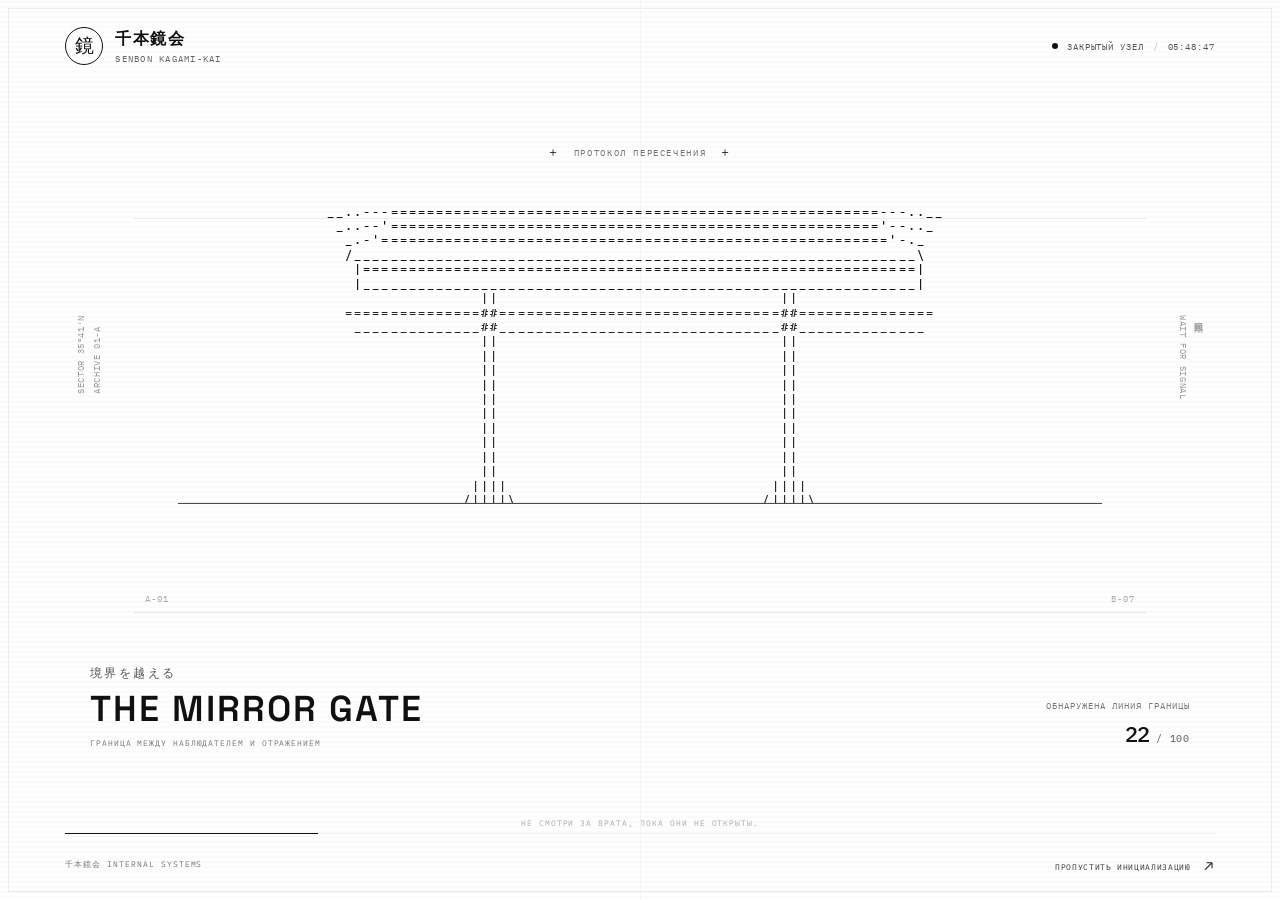
==== commit eda44b56: "Add files via upload" ====
--- a/index.html
+++ b/index.html
@@ -78,7 +78,6 @@
           <button class="login-submit" type="submit"><span>ВОЙТИ В СИСТЕМУ</span><span class="button-arrow">↗</span></button>
           <p class="form-response" id="login-response" aria-live="polite" role="status" hidden></p>
         </form>
-        <div class="dev-credentials"><span class="dev-dot"></span><div><strong>ТЕСТОВЫЙ РЕЖИМ</strong><p>LOGIN: <code>admin</code><span class="credential-separator">/</span>PASSWORD: <code>admin</code></p></div><span class="dev-label">DEV ONLY</span></div>
         <p class="auth-footnote">СИМУЛЯЦИЯ ARG · УЧЁТНЫЕ ДАННЫЕ ПРОВЕРЯЮТСЯ ЛОКАЛЬНО И НЕ ОТПРАВЛЯЮТСЯ НА СЕРВЕР.</p>
       </section>
     </main>
--- a/style.css
+++ b/style.css
@@ -2,14 +2,14 @@
 
 :root{color-scheme:light;--paper:#fff;--ink:#101010;--muted:#737373;--soft:#a1a1a1;--line:#dedede;--line-dark:#111;--mono:"IBM Plex Mono","SFMono-Regular",Consolas,"Liberation Mono",monospace;--sans:"Space Grotesk","Helvetica Neue",Arial,sans-serif;--pad:clamp(20px,5.1vw,78px)}
 *{box-sizing:border-box}html{scroll-behavior:smooth}body{margin:0;background:#fff;color:var(--ink);font-family:var(--sans);-webkit-font-smoothing:antialiased}button,input,a{font:inherit;-webkit-tap-highlight-color:transparent}button{color:inherit}a{color:inherit}::selection{background:#111;color:#fff}.noise-overlay{position:fixed;inset:0;z-index:20;pointer-events:none;opacity:.045;background-image:repeating-linear-gradient(0deg,transparent,transparent 2px,#333 3px,transparent 4px);background-size:100% 5px;mix-blend-mode:multiply}.screen{position:fixed;inset:0;min-height:100vh;min-height:100svh;overflow:auto;background:var(--paper);opacity:0;visibility:hidden;pointer-events:none;transform:translateY(12px);transition:opacity .65s ease,transform .65s cubic-bezier(.2,.7,.2,1),visibility 0s linear .65s}.screen.is-active{opacity:1;visibility:visible;pointer-events:auto;transform:translateY(0);transition:opacity .65s ease,transform .65s cubic-bezier(.2,.7,.2,1),visibility 0s}.screen.is-leaving{opacity:0;transform:translateY(-10px)}
-.mono,.boot-screen,.section-code,.micro-label,.header-right,.inner-footer,.panel-topline,.auth-panel label,.password-field button,.login-submit,.auth-footnote,.dev-credentials,.archive-count,.card-top,.card-type,.open-record,.fragment-button,.modal-top,.modal-bottom,.logout-button,.home-nav,.welcome-line,.boot-coord,.boot-footer,.boot-kicker,.boot-title-row .boot-subtitle,.boot-progress-box{font-family:var(--mono)}.boot-screen{display:flex;flex-direction:column;padding:clamp(18px,3vh,34px) var(--pad) 20px;overflow:hidden}.boot-screen:before{content:"";position:absolute;inset:8px;pointer-events:none;border:1px solid #ededed}.boot-screen:after{content:"";position:absolute;left:50%;top:0;bottom:0;width:1px;background:#f6f6f6;pointer-events:none}.boot-header,.boot-footer{position:relative;z-index:2;display:flex;align-items:center;justify-content:space-between;gap:20px}.brand{display:inline-flex;align-items:center;gap:12px;text-decoration:none;color:inherit;position:relative;z-index:2}.brand-seal{height:38px;width:38px;border:1px solid #111;display:grid;place-items:center;border-radius:50%;font:500 19px var(--sans)}.brand-lines{display:flex;flex-direction:column;gap:3px}.brand-lines strong{font:700 16px var(--sans);letter-spacing:.1em}.brand-lines small{font:9px var(--mono);letter-spacing:.14em;color:#666}.boot-status,.header-right{display:flex;align-items:center;gap:9px;font-size:9px;letter-spacing:.1em;color:#555}.status-light{width:6px;height:6px;display:inline-block;background:#111;border-radius:50%;flex:none;animation:status-pulse 1.8s steps(2,end) infinite}.status-divider{color:#b7b7b7}.boot-coord{position:absolute;z-index:1;top:35%;font-size:9px;line-height:1.8;letter-spacing:.07em;color:#a0a0a0;writing-mode:vertical-rl}.coord-left{left:calc(var(--pad) + 8px);transform:rotate(180deg)}.coord-right{right:calc(var(--pad) + 8px)}.boot-center{z-index:1;position:relative;display:flex;flex-direction:column;justify-content:center;flex:1;width:min(100%,1100px);margin:0 auto;padding:22px 0 28px;min-height:0}.boot-kicker{display:flex;align-items:center;justify-content:center;gap:13px;color:#737373;font-size:9px;letter-spacing:.18em;text-align:center}.crosshair{font-size:12px;color:#111}.gate-frame{position:relative;min-height:0;display:flex;align-items:center;justify-content:center;margin:clamp(13px,2.8vh,28px) 0 clamp(12px,2.2vh,24px);overflow:hidden;flex:1}.gate-frame:before,.gate-frame:after{content:"";position:absolute;left:4%;right:4%;height:1px;background:#ededed}.gate-frame:before{top:7%}.gate-frame:after{bottom:7%}.gate-scan{position:absolute;z-index:2;left:4%;right:4%;top:6%;height:1px;background:#111;box-shadow:0 0 12px #999;opacity:0;pointer-events:none}.gate-frame.scanning .gate-scan{animation:scan-down 2.4s ease-in-out 1.2s 1}.gate-node{position:absolute;bottom:9%;font:9px var(--mono);letter-spacing:.12em;color:#aaa}.node-a{left:5%}.node-b{right:5%}.boot-title-row{display:flex;align-items:flex-end;justify-content:space-between;gap:20px}.boot-jp{font:500 12px var(--sans);letter-spacing:.2em;margin:0 0 7px;color:#555}.boot-title-row h1{font:600 clamp(20px,3vw,36px) var(--sans);letter-spacing:.055em;margin:0;line-height:1.12}.boot-subtitle{font-size:8px;letter-spacing:.115em;color:#777;margin:9px 0 0}.boot-progress-box{min-width:150px;display:flex;flex-direction:column;align-items:flex-end;gap:8px;font-size:9px;color:#777;letter-spacing:.11em}.boot-progress-box strong{color:#111;font-size:22px;font-weight:500;letter-spacing:-.04em}.boot-progress-box strong small{font-size:10px;color:#777;letter-spacing:.08em}.boot-footer{padding-top:15px;border-top:1px solid #dedede;font-size:8px;letter-spacing:.12em;color:#777}.progress-track{position:absolute;top:-1px;left:0;right:0;height:1px;background:#efefef;overflow:hidden}.boot-footer .progress-track{top:-1px}.progress-track span{display:block;width:0;height:100%;background:#111;transition:width .1s linear}.skip-intro{border:0;background:transparent;padding:5px 0;color:#333;font:inherit;letter-spacing:.08em;cursor:pointer}.skip-intro span{display:inline-block;margin-left:8px;font:16px var(--sans);transition:transform .2s}.skip-intro:hover span{transform:translate(3px,-3px)}.boot-warning{position:absolute;bottom:57px;left:50%;transform:translateX(-50%);margin:0;white-space:nowrap;color:#aaa;font:8px var(--mono);letter-spacing:.12em}
-/* Login */.login-screen,.home-screen{padding:0 var(--pad);display:flex;flex-direction:column}.inner-header{min-height:82px;border-bottom:1px solid #111;display:flex;align-items:center;justify-content:space-between;gap:20px;flex:none}.header-right{font-size:9px;letter-spacing:.1em}.header-version{color:#aaa}.login-layout{width:min(100%,1060px);margin:auto;display:grid;grid-template-columns:minmax(0,1fr) minmax(330px,.78fr);gap:clamp(45px,9vw,140px);align-items:center;flex:1;padding:50px 0 58px}.section-code{color:#777;font-size:9px;letter-spacing:.1em;margin:0 0 27px}.section-code span{color:#111}.login-intro{position:relative}.login-kanji{position:absolute;right:2%;top:-42px;margin:0;color:#f0f0f0;font-size:clamp(140px,21vw,270px);font-weight:500;line-height:1;z-index:-0;pointer-events:none}.login-intro h2{position:relative;margin:0;font-size:clamp(49px,6.8vw,88px);line-height:.98;letter-spacing:-.075em;font-weight:500}.login-intro h2 em,.home-hero h1 em{font-style:normal;color:#8a8a8a}.login-lead{position:relative;margin:27px 0 0;color:#666;font-size:14px;line-height:1.9}.login-seal-note{display:flex;align-items:center;gap:12px;margin-top:60px;color:#888;font:9px var(--mono);letter-spacing:.09em}.seal-line{width:25px;height:1px;background:#111}.auth-panel{border:1px solid #111;padding:clamp(22px,3vw,38px);position:relative;background:#fff}.panel-topline{display:flex;justify-content:space-between;gap:10px;color:#777;font-size:8px;letter-spacing:.09em;padding-bottom:18px;border-bottom:1px solid #e2e2e2}.panel-heading{display:flex;align-items:flex-start;gap:14px;padding:29px 0 30px}.panel-index{font:10px var(--mono);color:#888;border:1px solid #ddd;padding:7px}.micro-label{font-size:8px;letter-spacing:.12em;color:#777;margin:0 0 9px}.panel-heading h3{font-size:27px;font-weight:500;letter-spacing:-.055em;margin:0}#login-form{display:grid}.auth-panel label{display:flex;justify-content:space-between;gap:14px;font-size:9px;letter-spacing:.09em;margin:0 0 8px;color:#555}.auth-panel label span{color:#999}.auth-panel input{width:100%;min-width:0;border:0;border-bottom:1px solid #aaa;border-radius:0;padding:14px 0 13px;background:#fff;color:#111;outline:none;font:13px var(--mono);margin-bottom:27px}.auth-panel input::placeholder{color:#b6b6b6}.auth-panel input:focus{border-color:#111;box-shadow:0 1px #111}.password-field{position:relative}.password-field input{padding-right:83px}.password-field button{position:absolute;right:0;top:11px;background:#fff;border:0;padding:7px 0 7px 8px;font-size:8px;letter-spacing:.06em;color:#666;cursor:pointer}.login-submit{min-height:54px;margin-top:3px;border:1px solid #111;background:#111;color:#fff;display:flex;align-items:center;justify-content:space-between;padding:0 16px;font-size:9px;letter-spacing:.09em;cursor:pointer;transition:background .2s,color .2s}.login-submit:hover,.login-submit:focus-visible{background:#fff;color:#111}.button-arrow{font:20px var(--sans);transition:transform .2s}.login-submit:hover .button-arrow{transform:translate(3px,-3px)}.dev-credentials{display:flex;align-items:flex-start;gap:10px;border-top:1px solid #e3e3e3;margin-top:25px;padding-top:16px;font-size:8px;letter-spacing:.04em}.dev-dot{width:5px;height:5px;background:#111;border-radius:50%;margin-top:3px;flex:none}.dev-credentials strong{font-size:8px;font-weight:500;letter-spacing:.1em}.dev-credentials p{margin:7px 0 0;color:#777;font-size:9px}.dev-credentials code{font-size:10px;color:#111}.credential-separator{padding:0 8px;color:#999}.dev-label{margin-left:auto;color:#999;white-space:nowrap}.auth-footnote{font-size:7px;line-height:1.9;letter-spacing:.055em;color:#999;margin:18px 0 0}.form-response{border-left:2px solid #111;margin:19px 0 0;padding:11px 13px;font:10px/1.8 var(--mono);white-space:pre-line}.form-response.is-error{border-color:#777;color:#555}.form-response.is-success{border-color:#111;color:#111}.inner-footer{min-height:50px;border-top:1px solid #ddd;display:flex;justify-content:space-between;align-items:center;gap:20px;font-size:8px;letter-spacing:.08em;color:#777;flex:none;padding:12px 0}
+.mono,.boot-screen,.section-code,.micro-label,.header-right,.inner-footer,.panel-topline,.auth-panel label,.password-field button,.login-submit,.auth-footnote,.archive-count,.card-top,.card-type,.open-record,.fragment-button,.modal-top,.modal-bottom,.logout-button,.home-nav,.welcome-line,.boot-coord,.boot-footer,.boot-kicker,.boot-title-row .boot-subtitle,.boot-progress-box{font-family:var(--mono)}.boot-screen{display:flex;flex-direction:column;padding:clamp(18px,3vh,34px) var(--pad) 20px;overflow:hidden}.boot-screen:before{content:"";position:absolute;inset:8px;pointer-events:none;border:1px solid #ededed}.boot-screen:after{content:"";position:absolute;left:50%;top:0;bottom:0;width:1px;background:#f6f6f6;pointer-events:none}.boot-header,.boot-footer{position:relative;z-index:2;display:flex;align-items:center;justify-content:space-between;gap:20px}.brand{display:inline-flex;align-items:center;gap:12px;text-decoration:none;color:inherit;position:relative;z-index:2}.brand-seal{height:38px;width:38px;border:1px solid #111;display:grid;place-items:center;border-radius:50%;font:500 19px var(--sans)}.brand-lines{display:flex;flex-direction:column;gap:3px}.brand-lines strong{font:700 16px var(--sans);letter-spacing:.1em}.brand-lines small{font:9px var(--mono);letter-spacing:.14em;color:#666}.boot-status,.header-right{display:flex;align-items:center;gap:9px;font-size:9px;letter-spacing:.1em;color:#555}.status-light{width:6px;height:6px;display:inline-block;background:#111;border-radius:50%;flex:none;animation:status-pulse 1.8s steps(2,end) infinite}.status-divider{color:#b7b7b7}.boot-coord{position:absolute;z-index:1;top:35%;font-size:9px;line-height:1.8;letter-spacing:.07em;color:#a0a0a0;writing-mode:vertical-rl}.coord-left{left:calc(var(--pad) + 8px);transform:rotate(180deg)}.coord-right{right:calc(var(--pad) + 8px)}.boot-center{z-index:1;position:relative;display:flex;flex-direction:column;justify-content:center;flex:1;width:min(100%,1100px);margin:0 auto;padding:22px 0 28px;min-height:0}.boot-kicker{display:flex;align-items:center;justify-content:center;gap:13px;color:#737373;font-size:9px;letter-spacing:.18em;text-align:center}.crosshair{font-size:12px;color:#111}.gate-frame{position:relative;min-height:0;display:flex;align-items:center;justify-content:center;margin:clamp(13px,2.8vh,28px) 0 clamp(12px,2.2vh,24px);overflow:hidden;flex:1}.gate-frame:before,.gate-frame:after{content:"";position:absolute;left:4%;right:4%;height:1px;background:#ededed}.gate-frame:before{top:7%}.gate-frame:after{bottom:7%}.gate-scan{position:absolute;z-index:2;left:4%;right:4%;top:6%;height:1px;background:#111;box-shadow:0 0 12px #999;opacity:0;pointer-events:none}.gate-frame.scanning .gate-scan{animation:scan-down 2.4s ease-in-out 1.2s 1}.gate-node{position:absolute;bottom:9%;font:9px var(--mono);letter-spacing:.12em;color:#aaa}.node-a{left:5%}.node-b{right:5%}.boot-title-row{display:flex;align-items:flex-end;justify-content:space-between;gap:20px}.boot-jp{font:500 12px var(--sans);letter-spacing:.2em;margin:0 0 7px;color:#555}.boot-title-row h1{font:600 clamp(20px,3vw,36px) var(--sans);letter-spacing:.055em;margin:0;line-height:1.12}.boot-subtitle{font-size:8px;letter-spacing:.115em;color:#777;margin:9px 0 0}.boot-progress-box{min-width:150px;display:flex;flex-direction:column;align-items:flex-end;gap:8px;font-size:9px;color:#777;letter-spacing:.11em}.boot-progress-box strong{color:#111;font-size:22px;font-weight:500;letter-spacing:-.04em}.boot-progress-box strong small{font-size:10px;color:#777;letter-spacing:.08em}.boot-footer{padding-top:15px;border-top:1px solid #dedede;font-size:8px;letter-spacing:.12em;color:#777}.progress-track{position:absolute;top:-1px;left:0;right:0;height:1px;background:#efefef;overflow:hidden}.boot-footer .progress-track{top:-1px}.progress-track span{display:block;width:0;height:100%;background:#111;transition:width .1s linear}.skip-intro{border:0;background:transparent;padding:5px 0;color:#333;font:inherit;letter-spacing:.08em;cursor:pointer}.skip-intro span{display:inline-block;margin-left:8px;font:16px var(--sans);transition:transform .2s}.skip-intro:hover span{transform:translate(3px,-3px)}.boot-warning{position:absolute;bottom:57px;left:50%;transform:translateX(-50%);margin:0;white-space:nowrap;color:#aaa;font:8px var(--mono);letter-spacing:.12em}
+/* Login */.login-screen,.home-screen{padding:0 var(--pad);display:flex;flex-direction:column}.inner-header{min-height:82px;border-bottom:1px solid #111;display:flex;align-items:center;justify-content:space-between;gap:20px;flex:none}.header-right{font-size:9px;letter-spacing:.1em}.header-version{color:#aaa}.login-layout{width:min(100%,1060px);margin:auto;display:grid;grid-template-columns:minmax(0,1fr) minmax(330px,.78fr);gap:clamp(45px,9vw,140px);align-items:center;flex:1;padding:50px 0 58px}.section-code{color:#777;font-size:9px;letter-spacing:.1em;margin:0 0 27px}.section-code span{color:#111}.login-intro{position:relative}.login-kanji{position:absolute;right:2%;top:-42px;margin:0;color:#f0f0f0;font-size:clamp(140px,21vw,270px);font-weight:500;line-height:1;z-index:-0;pointer-events:none}.login-intro h2{position:relative;margin:0;font-size:clamp(49px,6.8vw,88px);line-height:.98;letter-spacing:-.075em;font-weight:500}.login-intro h2 em,.home-hero h1 em{font-style:normal;color:#8a8a8a}.login-lead{position:relative;margin:27px 0 0;color:#666;font-size:14px;line-height:1.9}.login-seal-note{display:flex;align-items:center;gap:12px;margin-top:60px;color:#888;font:9px var(--mono);letter-spacing:.09em}.seal-line{width:25px;height:1px;background:#111}.auth-panel{border:1px solid #111;padding:clamp(22px,3vw,38px);position:relative;background:#fff}.panel-topline{display:flex;justify-content:space-between;gap:10px;color:#777;font-size:8px;letter-spacing:.09em;padding-bottom:18px;border-bottom:1px solid #e2e2e2}.panel-heading{display:flex;align-items:flex-start;gap:14px;padding:29px 0 30px}.panel-index{font:10px var(--mono);color:#888;border:1px solid #ddd;padding:7px}.micro-label{font-size:8px;letter-spacing:.12em;color:#777;margin:0 0 9px}.panel-heading h3{font-size:27px;font-weight:500;letter-spacing:-.055em;margin:0}#login-form{display:grid}.auth-panel label{display:flex;justify-content:space-between;gap:14px;font-size:9px;letter-spacing:.09em;margin:0 0 8px;color:#555}.auth-panel label span{color:#999}.auth-panel input{width:100%;min-width:0;border:0;border-bottom:1px solid #aaa;border-radius:0;padding:14px 0 13px;background:#fff;color:#111;outline:none;font:13px var(--mono);margin-bottom:27px}.auth-panel input::placeholder{color:#b6b6b6}.auth-panel input:focus{border-color:#111;box-shadow:0 1px #111}.password-field{position:relative}.password-field input{padding-right:83px}.password-field button{position:absolute;right:0;top:11px;background:#fff;border:0;padding:7px 0 7px 8px;font-size:8px;letter-spacing:.06em;color:#666;cursor:pointer}.login-submit{min-height:54px;margin-top:3px;border:1px solid #111;background:#111;color:#fff;display:flex;align-items:center;justify-content:space-between;padding:0 16px;font-size:9px;letter-spacing:.09em;cursor:pointer;transition:background .2s,color .2s}.login-submit:hover,.login-submit:focus-visible{background:#fff;color:#111}.button-arrow{font:20px var(--sans);transition:transform .2s}.login-submit:hover .button-arrow{transform:translate(3px,-3px)}.auth-footnote{font-size:7px;line-height:1.9;letter-spacing:.055em;color:#999;margin:18px 0 0}.form-response{border-left:2px solid #111;margin:19px 0 0;padding:11px 13px;font:10px/1.8 var(--mono);white-space:pre-line}.form-response.is-error{border-color:#777;color:#555}.form-response.is-success{border-color:#111;color:#111}.inner-footer{min-height:50px;border-top:1px solid #ddd;display:flex;justify-content:space-between;align-items:center;gap:20px;font-size:8px;letter-spacing:.08em;color:#777;flex:none;padding:12px 0}
 /* Main archive */.home-main{width:min(100%,1200px);margin:0 auto;flex:1}.home-header{gap:24px}.home-nav{display:flex;align-items:center;gap:clamp(14px,3vw,36px);margin-left:auto;margin-right:auto;font-size:9px;letter-spacing:.1em}.home-nav a{text-decoration:none;color:#888;padding:32px 0;border-bottom:1px solid transparent}.home-nav a:hover,.home-nav a.active{color:#111;border-bottom-color:#111}.logout-button{border:1px solid #ccc;background:#fff;padding:11px 12px;font-size:8px;letter-spacing:.08em;cursor:pointer;white-space:nowrap}.logout-button:hover{border-color:#111}.logout-button span{font-size:13px;margin-left:8px}.welcome-line{display:flex;align-items:center;gap:10px;border-bottom:1px solid #ddd;min-height:44px;font-size:8px;letter-spacing:.08em;color:#666}.welcome-line .status-light{width:5px;height:5px}.welcome-divider{color:#bbb}.welcome-spacer{flex:1}.home-hero{position:relative;min-height:300px;display:flex;align-items:center;justify-content:space-between;padding:55px 0 60px;border-bottom:1px solid #111;overflow:hidden}.home-hero-copy{position:relative;z-index:1}.home-hero .section-code{margin-bottom:23px}.home-kanji{font-size:12px;letter-spacing:.26em;margin:0 0 14px}.home-hero h1{font-size:clamp(40px,6vw,76px);line-height:1.04;letter-spacing:-.065em;font-weight:500;margin:0}.home-lead{color:#777;font-size:13px;line-height:1.8;max-width:450px;margin:22px 0 0}.hero-seal{width:clamp(110px,16vw,190px);height:clamp(110px,16vw,190px);border:1px solid #ddd;border-radius:50%;display:flex;flex-direction:column;align-items:center;justify-content:center;flex:none;margin-right:5%;position:relative;transform:rotate(-10deg);color:#777}.hero-seal:before,.hero-seal:after{content:"";position:absolute;border:1px solid #eee;border-radius:50%;inset:10px}.hero-seal:after{inset:20px;border-style:dashed}.hero-seal span{font-size:clamp(34px,5vw,57px);font-weight:400;color:#111}.hero-seal i{width:30px;height:1px;background:#777;margin:5px 0 8px}.hero-seal small{font:7px var(--mono);letter-spacing:.13em}.archive-section{padding:48px 0 58px}.section-heading{display:flex;align-items:flex-end;justify-content:space-between;gap:20px;margin-bottom:25px}.section-heading .section-code{margin:0 0 11px}.section-heading h2{font-size:clamp(28px,4vw,42px);font-weight:500;letter-spacing:-.06em;margin:0}.archive-count{font-size:8px;color:#888;letter-spacing:.08em}.archive-grid{display:grid;grid-template-columns:repeat(3,minmax(0,1fr));border-top:1px solid #111;border-bottom:1px solid #111}.archive-card{padding:22px 22px 20px 0;min-height:225px;display:flex;flex-direction:column}.archive-card+.archive-card{border-left:1px solid #ddd;padding-left:22px}.card-top{display:flex;justify-content:space-between;color:#777;font-size:9px;letter-spacing:.1em}.card-mark{font-size:16px;color:#111}.card-type{font-size:8px;letter-spacing:.1em;color:#777;margin:22px 0 8px}.archive-card h3{font-size:20px;font-weight:500;letter-spacing:-.045em;margin:0}.archive-card>p:not(.card-type){font-size:12px;line-height:1.8;color:#777;margin:12px 0 20px;max-width:310px}.open-record{display:flex;align-items:center;justify-content:space-between;gap:12px;border:0;border-bottom:1px solid #ddd;background:#fff;padding:12px 0 9px;margin-top:auto;text-align:left;font-size:8px;letter-spacing:.07em;cursor:pointer}.open-record:hover{border-color:#111}.open-record span{font:16px var(--sans);transition:transform .2s}.open-record:hover span{transform:translate(3px,-3px)}.archive-card-locked .card-mark{color:#999}.archive-card-locked h3{color:#777}.fragment-panel{border-top:1px solid #ddd;padding:31px 0 37px;display:grid;grid-template-columns:70px 1fr auto;gap:20px;align-items:center;margin-bottom:22px}.fragment-symbol{font-size:24px;color:#999}.fragment-panel .section-code{margin:0 0 10px}.fragment-panel h2{font-size:24px;font-weight:500;letter-spacing:-.045em;margin:0}.fragment-panel p:last-child{font-size:12px;color:#777;line-height:1.8;margin:10px 0 0;max-width:700px}.fragment-button{align-self:center;border:1px solid #ddd;background:#fff;padding:12px;font-size:8px;letter-spacing:.06em;cursor:pointer;text-align:left}.fragment-button:hover{border-color:#111}.fragment-button span{margin-left:10px}.record-modal{position:fixed;z-index:10;inset:0;background:rgba(255,255,255,.88);backdrop-filter:blur(4px);display:grid;place-items:center;padding:20px}.record-modal[hidden]{display:none}.modal-card{width:min(100%,560px);border:1px solid #111;background:#fff;padding:clamp(22px,4vw,40px);box-shadow:10px 10px 0 #f0f0f0}.modal-top{display:flex;align-items:center;justify-content:space-between;border-bottom:1px solid #ddd;padding-bottom:15px;font-size:9px;color:#777}.modal-top button{border:0;background:#fff;font-size:28px;line-height:1;cursor:pointer}.modal-card .micro-label{margin-top:27px}.modal-card h2{font-size:clamp(30px,5vw,42px);font-weight:500;letter-spacing:-.06em;margin:0}.modal-card #record-body{font-size:14px;line-height:1.9;color:#555;white-space:pre-line;margin:22px 0 38px}.modal-bottom{display:flex;justify-content:space-between;gap:15px;border-top:1px solid #ddd;padding-top:14px;font-size:8px;letter-spacing:.07em;color:#777}.noscript-note{position:fixed;z-index:99;bottom:0;background:white;border:1px solid black;padding:12px;font:12px var(--mono)}
 @keyframes status-pulse{0%,100%{opacity:1}50%{opacity:.24}}@keyframes scan-down{0%{top:6%;opacity:0}10%{opacity:.8}90%{opacity:.6}100%{top:92%;opacity:0}}
 @media(min-height:820px){.gate-frame{max-height:51vh}.boot-center{padding-top:34px;padding-bottom:40px}.ascii-gate{font-size:clamp(9px,1.15vw,14px)}}
 @media(max-width:800px){.boot-coord{font-size:7px}.login-layout{grid-template-columns:1fr minmax(300px,.9fr);gap:30px}.login-intro h2{font-size:clamp(44px,7vw,62px)}.home-nav{gap:15px}.hero-seal{margin-right:0}.fragment-panel{grid-template-columns:46px 1fr}.fragment-button{grid-column:2;justify-self:start}.archive-card{padding-right:14px}.archive-card+.archive-card{padding-left:14px}}
-@media(max-width:620px){:root{--pad:20px}.boot-screen{padding-top:19px;padding-bottom:15px}.boot-header{align-items:flex-start}.brand-seal{width:33px;height:33px;font-size:17px}.brand-lines strong{font-size:13px}.brand-lines small{font-size:7px}.boot-status{max-width:130px;flex-wrap:wrap;justify-content:flex-end;gap:6px;font-size:7px;padding-top:5px}.boot-coord{display:none}.boot-kicker{font-size:7px;letter-spacing:.1em}.gate-frame{margin-top:14px;margin-bottom:16px}.ascii-gate{font-size:clamp(6px,1.72vw,10px);line-height:1.22}.gate-line{height:1.22em}.boot-title-row{align-items:flex-end}.boot-title-row h1{font-size:clamp(19px,5vw,26px)}.boot-subtitle{font-size:6px;max-width:230px;line-height:1.8}.boot-jp{font-size:10px}.boot-progress-box{min-width:68px;font-size:7px}.boot-progress-box strong{font-size:19px}.boot-footer{font-size:6px;gap:9px}.skip-intro{font-size:6px;letter-spacing:0}.boot-warning{font-size:6px;bottom:45px;letter-spacing:.06em}.login-screen,.home-screen{padding:0 20px}.inner-header{min-height:70px}.header-right{font-size:7px;gap:6px}.header-version{display:none}.login-layout{display:flex;flex-direction:column;align-items:stretch;justify-content:center;gap:33px;padding:36px 0 42px}.login-intro .section-code{margin-bottom:16px}.login-kanji{top:-33px;right:0;font-size:140px}.login-intro h2{font-size:clamp(48px,12vw,67px)}.login-lead{margin-top:16px;font-size:12px}.login-seal-note{display:none}.auth-panel{padding:22px}.panel-heading{padding:22px 0}.panel-heading h3{font-size:24px}.auth-panel input{margin-bottom:21px}.dev-credentials{margin-top:20px}.auth-footnote{font-size:6px}.inner-footer{font-size:6px;gap:10px}.home-header{flex-wrap:wrap;padding:13px 0;min-height:auto}.home-header .brand{flex:1}.home-nav{order:3;width:100%;justify-content:space-between;gap:8px;margin:0}.home-nav a{padding:11px 0 2px;font-size:8px}.logout-button{font-size:7px;padding:9px}.welcome-line{font-size:6px;gap:6px;flex-wrap:wrap;padding:9px 0}.home-hero{min-height:280px;padding:45px 0}.home-hero h1{font-size:clamp(37px,10vw,55px)}.home-lead{max-width:85%;font-size:12px}.hero-seal{position:absolute;right:3px;bottom:28px;width:82px;height:82px;opacity:.5}.hero-seal:before{inset:6px}.hero-seal:after{inset:12px}.hero-seal span{font-size:29px}.hero-seal i{width:20px;margin:3px 0}.hero-seal small{font-size:5px}.archive-section{padding:34px 0 38px}.section-heading{align-items:flex-start;flex-direction:column;margin-bottom:18px;gap:10px}.section-heading h2{font-size:30px}.archive-grid{grid-template-columns:1fr}.archive-card,.archive-card+.archive-card{border-left:0;padding:19px 0;min-height:0}.archive-card+.archive-card{border-top:1px solid #ddd}.archive-card>p:not(.card-type){max-width:none;margin-bottom:16px}.fragment-panel{grid-template-columns:34px 1fr;gap:12px;padding:25px 0}.fragment-symbol{font-size:18px}.fragment-panel h2{font-size:20px}.fragment-panel p:last-child{font-size:11px}.fragment-button{grid-column:2;font-size:7px}.modal-bottom{font-size:6px;flex-wrap:wrap}}
-@media(max-width:370px){.boot-status .status-divider{display:none}.boot-status{max-width:105px}.boot-title-row h1{font-size:18px}.boot-footer>span{max-width:110px;line-height:1.5}.skip-intro{max-width:130px;text-align:right;line-height:1.6}.ascii-gate{font-size:5.5px}.auth-panel{padding:18px}.dev-label{display:none}}
+@media(max-width:620px){:root{--pad:20px}.boot-screen{padding-top:19px;padding-bottom:15px}.boot-header{align-items:flex-start}.brand-seal{width:33px;height:33px;font-size:17px}.brand-lines strong{font-size:13px}.brand-lines small{font-size:7px}.boot-status{max-width:130px;flex-wrap:wrap;justify-content:flex-end;gap:6px;font-size:7px;padding-top:5px}.boot-coord{display:none}.boot-kicker{font-size:7px;letter-spacing:.1em}.gate-frame{margin-top:14px;margin-bottom:16px}.ascii-gate{font-size:clamp(6px,1.72vw,10px);line-height:1.22}.gate-line{height:1.22em}.boot-title-row{align-items:flex-end}.boot-title-row h1{font-size:clamp(19px,5vw,26px)}.boot-subtitle{font-size:6px;max-width:230px;line-height:1.8}.boot-jp{font-size:10px}.boot-progress-box{min-width:68px;font-size:7px}.boot-progress-box strong{font-size:19px}.boot-footer{font-size:6px;gap:9px}.skip-intro{font-size:6px;letter-spacing:0}.boot-warning{font-size:6px;bottom:45px;letter-spacing:.06em}.login-screen,.home-screen{padding:0 20px}.inner-header{min-height:70px}.header-right{font-size:7px;gap:6px}.header-version{display:none}.login-layout{display:flex;flex-direction:column;align-items:stretch;justify-content:center;gap:33px;padding:36px 0 42px}.login-intro .section-code{margin-bottom:16px}.login-kanji{top:-33px;right:0;font-size:140px}.login-intro h2{font-size:clamp(48px,12vw,67px)}.login-lead{margin-top:16px;font-size:12px}.login-seal-note{display:none}.auth-panel{padding:22px}.panel-heading{padding:22px 0}.panel-heading h3{font-size:24px}.auth-panel input{margin-bottom:21px}.auth-footnote{font-size:6px}.inner-footer{font-size:6px;gap:10px}.home-header{flex-wrap:wrap;padding:13px 0;min-height:auto}.home-header .brand{flex:1}.home-nav{order:3;width:100%;justify-content:space-between;gap:8px;margin:0}.home-nav a{padding:11px 0 2px;font-size:8px}.logout-button{font-size:7px;padding:9px}.welcome-line{font-size:6px;gap:6px;flex-wrap:wrap;padding:9px 0}.home-hero{min-height:280px;padding:45px 0}.home-hero h1{font-size:clamp(37px,10vw,55px)}.home-lead{max-width:85%;font-size:12px}.hero-seal{position:absolute;right:3px;bottom:28px;width:82px;height:82px;opacity:.5}.hero-seal:before{inset:6px}.hero-seal:after{inset:12px}.hero-seal span{font-size:29px}.hero-seal i{width:20px;margin:3px 0}.hero-seal small{font-size:5px}.archive-section{padding:34px 0 38px}.section-heading{align-items:flex-start;flex-direction:column;margin-bottom:18px;gap:10px}.section-heading h2{font-size:30px}.archive-grid{grid-template-columns:1fr}.archive-card,.archive-card+.archive-card{border-left:0;padding:19px 0;min-height:0}.archive-card+.archive-card{border-top:1px solid #ddd}.archive-card>p:not(.card-type){max-width:none;margin-bottom:16px}.fragment-panel{grid-template-columns:34px 1fr;gap:12px;padding:25px 0}.fragment-symbol{font-size:18px}.fragment-panel h2{font-size:20px}.fragment-panel p:last-child{font-size:11px}.fragment-button{grid-column:2;font-size:7px}.modal-bottom{font-size:6px;flex-wrap:wrap}}
+@media(max-width:370px){.boot-status .status-divider{display:none}.boot-status{max-width:105px}.boot-title-row h1{font-size:18px}.boot-footer>span{max-width:110px;line-height:1.5}.skip-intro{max-width:130px;text-align:right;line-height:1.6}.ascii-gate{font-size:5.5px}.auth-panel{padding:18px}}
 @media(prefers-reduced-motion:reduce){*,*::before,*::after{scroll-behavior:auto!important;animation-duration:.01ms!important;animation-iteration-count:1!important;transition-duration:.01ms!important}}
 
 /* ================================================================
@@ -151,3 +151,232 @@
   .chat-sidebar-cap,.chat-roster-heading{font-size:7px}
 }
 @media(prefers-reduced-motion:reduce){.chat-message.is-entering,.typing-dots i,.channel-live i{animation:none!important}}
+
+/* Mirror sequence — the final object in the Senbon Kagami archive. */
+.mirror-section{border-top:1px solid #111;padding:48px 0 30px;margin-top:10px}
+.mirror-section-heading{margin-bottom:18px}
+.mirror-intro{max-width:620px;margin:0 0 28px;color:#777;font-size:12px;line-height:1.9}
+.mirror-stage{display:grid;grid-template-columns:minmax(0,1fr) minmax(170px,.34fr);gap:clamp(22px,5vw,62px);align-items:center;padding:20px 0 28px;border-top:1px solid #e7e7e7;border-bottom:1px solid #e7e7e7}
+.mirror-margin-note{display:flex;justify-content:space-between;gap:12px;grid-column:1/-1;margin-bottom:-6px;color:#aaa;font:7px var(--mono);letter-spacing:.09em}
+.mirror-object{display:block;width:100%;min-width:0;border:0;padding:0;background:transparent;text-align:left;cursor:crosshair;color:#111}
+.mirror-frame{display:block;border:1px solid #cfcfcf;padding:10px;background:#fff;transition:border-color .4s,box-shadow .4s}
+.mirror-glass{position:relative;display:flex;flex-direction:column;align-items:center;justify-content:center;min-height:clamp(270px,36vw,430px);overflow:hidden;border:1px solid #ececec;background:linear-gradient(115deg,#fff 0%,#fafafa 22%,#fff 42%,#f5f5f5 61%,#fff 78%);isolation:isolate}
+.mirror-glass-grid{position:absolute;inset:0;z-index:-1;opacity:.5;background:linear-gradient(90deg,transparent 49.9%,#eee 50%,transparent 50.1%),linear-gradient(0deg,transparent 49.9%,#eee 50%,transparent 50.1%);background-size:72px 72px;mask-image:linear-gradient(to bottom,transparent,#000 18%,#000 82%,transparent)}
+.mirror-crosshair{position:absolute;top:17px;left:50%;transform:translateX(-50%);font:13px var(--mono);color:#bbb}
+.mirror-instruction{position:absolute;left:12px;right:12px;bottom:16px;text-align:center;color:#aaa;font:7px var(--mono);letter-spacing:.1em;transition:opacity .25s}
+.mirror-etch{display:flex;flex-direction:column;align-items:center;gap:17px;padding:24px 12px;opacity:0;transform:translateY(5px);filter:blur(4px);transition:opacity .8s ease,transform .8s ease,filter .8s ease}
+.mirror-etch.is-visible{opacity:1;transform:translateY(0);filter:blur(0)}
+.mirror-code-line{display:block;color:#111;font:500 clamp(17px,2.4vw,29px) var(--mono);letter-spacing:.075em;text-shadow:0 0 1px #777;white-space:nowrap}
+.mirror-glint{position:absolute;z-index:4;top:-40%;bottom:-40%;left:-60%;width:32%;opacity:0;pointer-events:none;transform:skewX(-18deg);background:linear-gradient(90deg,transparent,rgba(255,255,255,.92) 45%,rgba(180,180,180,.25) 52%,transparent);mix-blend-mode:screen}
+.mirror-object:hover .mirror-frame,.mirror-object:focus-visible .mirror-frame,.mirror-object.is-awake .mirror-frame{border-color:#777;box-shadow:0 0 0 1px #eee,0 12px 32px rgba(0,0,0,.055)}
+.mirror-object.is-awake .mirror-glint{animation:mirror-glint-sweep 1.15s cubic-bezier(.2,.65,.3,1) both}
+.mirror-object.is-awake .mirror-instruction{opacity:0}
+.mirror-object.is-awake .mirror-crosshair{color:#111}
+.mirror-glass-index{position:absolute;right:11px;top:11px;color:#c2c2c2;font:6px var(--mono);letter-spacing:.08em}
+.mirror-frame-foot{display:flex;justify-content:space-between;gap:10px;padding:11px 1px 1px;color:#999;font:7px var(--mono);letter-spacing:.07em}
+.mirror-frame-foot span:last-child{color:#555}
+.mirror-side-copy{align-self:stretch;display:flex;flex-direction:column;justify-content:center;padding:8px 0}
+.mirror-side-number{display:inline-block;width:max-content;border:1px solid #ddd;padding:7px 9px;margin-bottom:18px;font:9px var(--mono);letter-spacing:.08em}
+.mirror-side-copy>p:first-of-type{font-size:clamp(18px,2vw,25px);letter-spacing:-.045em;line-height:1.35;margin:0;color:#111}
+.mirror-side-copy .mirror-side-muted{font-size:11px;line-height:1.9;color:#888;margin:15px 0 0}
+.mirror-side-rule{display:flex;align-items:center;gap:9px;margin-top:28px;font:7px var(--mono);letter-spacing:.09em;color:#999}
+.mirror-side-rule span:first-child{height:1px;width:25px;background:#111}
+.mirror-revelation{display:grid;grid-template-columns:1fr 1fr auto;gap:18px;align-items:center;padding:26px 0 22px;border-bottom:1px solid #111;animation:mirror-reveal-in .6s ease both}
+.mirror-revelation[hidden]{display:none}
+.mirror-warning-line{font-size:clamp(14px,1.7vw,19px);line-height:1.55;letter-spacing:-.025em;margin:0}
+.mirror-warning-line:first-child{animation:mirror-reveal-in .55s ease .05s both}
+.mirror-warning-line:nth-child(2){animation:mirror-reveal-in .55s ease .27s both}
+.mirror-section-foot{display:flex;align-items:center;justify-content:space-between;gap:12px;padding-top:14px;color:#aaa;font:7px var(--mono);letter-spacing:.07em}
+.mirror-reset{padding:5px 0;border:0;background:transparent;color:#888;font:inherit;letter-spacing:inherit;cursor:pointer}
+.mirror-reset:hover{color:#111}
+@keyframes mirror-glint-sweep{0%{left:-45%;opacity:0}12%{opacity:.9}100%{left:125%;opacity:0}}
+@keyframes mirror-reveal-in{from{opacity:0;transform:translateY(8px)}to{opacity:1;transform:translateY(0)}}
+
+/* Tree of Sephiroth — chapter two of the ARG. */
+.tree-page{min-height:100vh;background:#fff;color:#111}
+.tree-shell{width:min(100%,1200px);margin:0 auto;padding:0 var(--pad)}
+.tree-header .home-nav a{white-space:nowrap}
+.tree-welcome{display:flex;align-items:center;gap:10px;min-height:44px;border-bottom:1px solid #ddd;color:#777;font:8px var(--mono);letter-spacing:.08em}
+.tree-welcome-spacer{flex:1}
+.tree-hero{display:flex;align-items:flex-end;justify-content:space-between;gap:24px;padding:52px 0 34px;border-bottom:1px solid #111}
+.tree-hero h1{margin:0;font-size:clamp(42px,7vw,82px);font-weight:500;line-height:.96;letter-spacing:-.075em}
+.tree-hero h1 em{font-style:normal;color:#8a8a8a}
+.tree-hero-copy{max-width:600px;color:#777;font-size:13px;line-height:1.9;margin:20px 0 0}
+.tree-hero-stamp{width:125px;height:125px;border:1px solid #ddd;display:flex;flex-direction:column;align-items:center;justify-content:center;gap:8px;transform:rotate(-8deg);flex:none;color:#777}
+.tree-hero-stamp strong{font:500 39px var(--sans);color:#111}
+.tree-hero-stamp span{font:7px var(--mono);letter-spacing:.12em}
+.tree-console-hint{display:flex;align-items:flex-start;gap:14px;padding:16px 18px;margin:20px 0 0;border:1px solid #dedede;background:#fff}
+.tree-console-hint-mark{display:grid;place-items:center;width:25px;height:25px;flex:none;border:1px solid #111;font:14px var(--mono);color:#111}
+.tree-console-hint-label{font:8px var(--mono);letter-spacing:.11em;color:#777;margin:1px 0 7px}
+.tree-console-hint p:last-child{font-size:11px;line-height:1.8;color:#555;margin:0}
+.tree-console-hint kbd{font:10px var(--mono);border:1px solid #ccc;border-bottom-width:2px;padding:2px 5px;background:#fafafa;color:#111}
+.tree-instruction-row{display:flex;justify-content:space-between;gap:20px;padding:23px 0 16px;align-items:center}
+.tree-instruction-row p{margin:0;color:#777;font-size:11px;line-height:1.8}
+.tree-progress{display:flex;align-items:center;gap:10px;flex:none;font:8px var(--mono);color:#777;letter-spacing:.08em}
+.tree-progress strong{color:#111;font-size:15px;font-weight:500}
+.tree-progress-track{width:100px;height:2px;background:#eee;overflow:hidden}
+.tree-progress-track span{display:block;width:0;height:100%;background:#111;transition:width .35s ease}
+.tree-layout{display:grid;grid-template-columns:minmax(0,1.25fr) minmax(260px,.65fr);gap:clamp(28px,5vw,68px);align-items:start;border-top:1px solid #ddd;padding:22px 0 48px}
+.tree-map-viewport{min-width:0;overflow-x:auto;overscroll-behavior-x:contain;scrollbar-width:thin;scrollbar-color:#ccc #fff}
+.sephiroth-map{display:block;width:100%;height:auto;min-width:440px;overflow:visible}
+.tree-connection{fill:none;stroke:#d9d9d9;stroke-width:1.5;vector-effect:non-scaling-stroke}
+.tree-connection.is-secret{stroke:#aaa;stroke-dasharray:3 7}
+.tree-node{cursor:pointer;outline:none}
+.tree-node .node-orbit{fill:none;stroke:#d3d3d3;stroke-width:1;transition:stroke .25s,stroke-width .25s}
+.tree-node .node-core{fill:#fff;stroke:#111;stroke-width:1.2;transition:fill .25s,stroke .25s}
+.tree-node .node-number{font:8px var(--mono);fill:#999;text-anchor:middle;letter-spacing:.1em}
+.tree-node .node-hebrew{font:16px var(--sans);fill:#111;text-anchor:middle}
+.tree-node .node-name{font:7px var(--mono);fill:#777;text-anchor:middle;letter-spacing:.09em}
+.tree-node:hover .node-orbit,.tree-node:focus-visible .node-orbit,.tree-node.is-selected .node-orbit{stroke:#111;stroke-width:2}
+.tree-node:hover .node-core,.tree-node:focus-visible .node-core,.tree-node.is-selected .node-core{fill:#111}
+.tree-node:hover .node-number,.tree-node:hover .node-hebrew,.tree-node:hover .node-name,.tree-node:focus-visible .node-number,.tree-node:focus-visible .node-hebrew,.tree-node:focus-visible .node-name,.tree-node.is-selected .node-number,.tree-node.is-selected .node-hebrew,.tree-node.is-selected .node-name{fill:#fff}
+.tree-node.is-visited .node-orbit{stroke:#777;stroke-dasharray:2 3}
+.tree-node.is-visited .node-core{fill:#f4f4f4}
+.tree-node.is-visited .node-number{fill:#555}
+.tree-node.is-visited .node-hebrew{fill:#111}
+.tree-node.is-visited .node-name{fill:#777}
+.tree-detail{position:sticky;top:22px;border:1px solid #111;padding:25px 23px 22px;background:#fff}
+.tree-detail-top{display:flex;align-items:center;justify-content:space-between;gap:10px;padding-bottom:14px;border-bottom:1px solid #ddd;color:#888;font:7px var(--mono);letter-spacing:.08em}
+.tree-detail-top span:last-child{color:#111}
+.tree-detail .micro-label{margin:25px 0 8px}
+.tree-detail h2{margin:0;font-size:clamp(30px,3vw,43px);font-weight:500;letter-spacing:-.065em;line-height:1.05}
+.tree-detail-hebrew{margin:6px 0 16px;color:#999;font-size:20px}
+.tree-detail-reading{color:#777;font-size:12px;line-height:1.9;margin:0 0 20px}
+.tree-fragment{border-top:1px solid #ddd;padding-top:17px;color:#111;font:11px/1.85 var(--mono);white-space:pre-line;min-height:90px}
+.tree-detail-foot{display:flex;justify-content:space-between;gap:10px;margin-top:20px;padding-top:13px;border-top:1px solid #eee;font:7px var(--mono);letter-spacing:.06em;color:#aaa}
+.tree-detail-foot strong{font-weight:400;color:#555}
+.tree-chamber{border-top:1px solid #111;border-bottom:1px solid #111;padding:34px 0 37px;margin-bottom:44px;display:grid;grid-template-columns:minmax(0,1fr) minmax(260px,.7fr);gap:35px;align-items:start}
+.tree-chamber[hidden]{display:none}
+.tree-chamber h2{font-size:clamp(26px,4vw,39px);font-weight:500;letter-spacing:-.06em;margin:0}
+.tree-chamber p{color:#777;font-size:12px;line-height:1.9;max-width:540px}
+.tree-key-form{border:1px solid #ddd;padding:20px}
+.tree-key-form label{display:block;margin-bottom:10px;color:#777;font:8px var(--mono);letter-spacing:.08em}
+.tree-key-row{display:flex;gap:8px}
+.tree-key-row input{flex:1;min-width:0;border:0;border-bottom:1px solid #aaa;background:#fff;color:#111;padding:12px 0;font:11px var(--mono);outline:none}
+.tree-key-row input:focus{border-bottom-color:#111}
+.tree-key-row button{border:1px solid #111;background:#111;color:#fff;padding:0 12px;font:8px var(--mono);letter-spacing:.05em;cursor:pointer}
+.tree-key-row button:hover{background:#fff;color:#111}
+.tree-key-message{margin:12px 0 0;color:#777;font:9px/1.8 var(--mono);white-space:pre-line}
+.tree-key-message.is-success{color:#111}
+.tree-success-record{margin-top:16px;border-top:1px solid #ddd;padding-top:16px;font:10px/1.9 var(--mono);color:#111;white-space:pre-line}
+.tree-success-record[hidden]{display:none}
+.tree-footer{display:flex;align-items:center;justify-content:space-between;gap:18px;padding:17px 0 24px;border-top:1px solid #ddd;color:#888;font:7px var(--mono);letter-spacing:.07em}
+.tree-back-link{text-decoration:none;border-bottom:1px solid #ddd;padding-bottom:3px}
+.tree-back-link:hover{border-color:#111;color:#111}
+@media(max-width:800px){
+  .mirror-stage{grid-template-columns:minmax(0,1fr) 180px;gap:24px}
+  .mirror-glass{min-height:300px}
+  .mirror-revelation{grid-template-columns:1fr 1fr}
+  .tree-layout{grid-template-columns:minmax(0,1fr) minmax(230px,.72fr);gap:22px}
+  .tree-detail{padding:21px 17px}
+  .tree-hero-stamp{width:95px;height:95px}
+  .tree-hero-stamp strong{font-size:31px}
+}
+@media(max-width:620px){
+  .home-nav{gap:7px}
+  .home-nav a{font-size:7px;letter-spacing:.025em}
+  .mirror-section{padding-top:33px}
+  .mirror-stage{grid-template-columns:1fr;gap:21px;padding-top:14px}
+  .mirror-margin-note{font-size:6px;gap:5px}
+  .mirror-glass{min-height:285px}
+  .mirror-code-line{font-size:clamp(16px,4.6vw,23px);letter-spacing:.025em}
+  .mirror-side-copy{display:grid;grid-template-columns:auto 1fr;column-gap:14px;align-items:start}
+  .mirror-side-number{grid-row:span 2;margin:0}
+  .mirror-side-copy>p:first-of-type{font-size:19px}
+  .mirror-side-copy .mirror-side-muted{grid-column:2;margin-top:9px;font-size:10px}
+  .mirror-side-rule{grid-column:2;margin-top:16px}
+  .mirror-revelation{grid-template-columns:1fr;gap:10px;padding:22px 0}
+  .mirror-warning-line{font-size:17px}
+  .mirror-section-foot{align-items:flex-start;font-size:6px}
+  .mirror-reset{font-size:6px;white-space:nowrap}
+  .tree-header .home-nav{gap:10px}
+  .tree-welcome{font-size:6px;gap:6px;flex-wrap:wrap;padding:9px 0}
+  .tree-hero{padding:37px 0 27px;align-items:flex-start}
+  .tree-hero h1{font-size:clamp(42px,12vw,63px)}
+  .tree-hero-copy{font-size:11px;line-height:1.8}
+  .tree-hero-stamp{display:none}
+  .tree-console-hint{padding:13px;gap:10px}
+  .tree-console-hint p:last-child{font-size:10px}
+  .tree-instruction-row{align-items:flex-start;flex-direction:column;gap:13px;padding:17px 0}
+  .tree-layout{grid-template-columns:1fr;gap:20px;padding-top:12px}
+  .tree-map-viewport{margin-right:-20px;padding-right:20px}
+  .sephiroth-map{min-width:430px;width:430px}
+  .tree-detail{position:relative;top:auto;padding:22px}
+  .tree-chamber{grid-template-columns:1fr;gap:15px;padding:28px 0;margin-bottom:30px}
+  .tree-key-form{padding:16px}
+  .tree-footer{font-size:6px;gap:10px;align-items:flex-start;line-height:1.8}
+}
+@media(prefers-reduced-motion:reduce){.mirror-glint,.mirror-revelation,.mirror-warning-line{animation:none!important}.mirror-etch,.mirror-frame,.tree-node .node-core,.tree-node .node-orbit{transition:none!important}}
+.tree-node.is-selected .node-core{fill:#111}
+.tree-node.is-selected .node-number,.tree-node.is-selected .node-hebrew,.tree-node.is-selected .node-name{fill:#fff}
+.tree-key-row button:disabled{cursor:default;opacity:.55}
+
+
+/* Da'at / ADAM-1 transcript: readable text with intermittent signal instability. */
+.adam-record{margin:clamp(42px,7vw,84px) 0 0;padding:clamp(26px,4vw,52px) 0 0;border-top:1px solid #111;color:#111}
+.adam-record[hidden]{display:none}
+.adam-record-header{max-width:850px;margin:0 auto 38px}
+.adam-record-header h2{margin:15px 0 7px;font-size:clamp(30px,5.4vw,58px);font-weight:500;letter-spacing:-.065em;line-height:1.03}
+.adam-record-subtitle{margin:0;color:#555;font:12px/1.8 var(--mono);letter-spacing:.015em}
+.adam-record-meta{display:grid;grid-template-columns:1fr 1fr;gap:12px 22px;margin:25px 0 0;padding-top:18px;border-top:1px solid #ddd}
+.adam-record-meta div{min-width:0}
+.adam-record-meta dt{margin:0 0 5px;color:#888;font:8px/1.6 var(--mono);letter-spacing:.09em}
+.adam-record-meta dd{margin:0;color:#333;font-size:11px;line-height:1.8}
+.adam-integrity{display:inline-block;color:#111;animation:integrity-flicker 8s steps(1,end) infinite}
+.adam-transcript{max-width:850px;margin:0 auto;font-size:clamp(13px,1.04vw,15px);line-height:1.9;overflow-wrap:anywhere}
+.adam-dialogue{display:grid;grid-template-columns:100px minmax(0,1fr);gap:16px;margin:0;padding:10px 0;border-bottom:1px solid #f0f0f0}
+.adam-dialogue strong{font:9px/2 var(--mono);letter-spacing:.07em;color:#666;padding-top:1px}
+.adam-dialogue>span{min-width:0}
+.adam-dialogue.adam-line strong{color:#111}
+.adam-line-text{display:block;min-width:0;animation:adam-signal-slip 10.5s steps(1,end) infinite;will-change:transform,text-shadow}
+.adam-stage{max-width:620px;margin:28px auto;padding:0 18px;color:#888;font:italic 11px/1.9 var(--mono);text-align:center}
+.adam-record-note{max-width:850px;margin:38px auto 0;padding:20px 22px;border:1px solid #d3d3d3;background:#fcfcfc;font-size:12px;line-height:1.95}
+.adam-record-note p{margin:0}
+.adam-record-note .adam-note-label{margin:0 0 12px;color:#777;font:8px/1.7 var(--mono);letter-spacing:.1em}
+.adam-record-note strong{font-weight:600}
+.adam-record-note.is-personal{border-color:#111;background:#fff}
+.adam-record-note.is-personal .adam-note-label{color:#111}
+@keyframes adam-signal-slip{
+  0%, 87%, 89%, 100%{transform:translateX(0);text-shadow:none;filter:none;clip-path:inset(0 0 0 0)}
+  87.2%{transform:translateX(.7px);text-shadow:-.7px 0 rgba(0,0,0,.35);clip-path:inset(0 0 0 0)}
+  87.5%{transform:translateX(-.5px);text-shadow:.6px 0 rgba(0,0,0,.18);clip-path:inset(0 0 0 0)}
+  88%{transform:translateX(0);text-shadow:none}
+}
+@keyframes integrity-flicker{
+  0%, 94%, 96%, 100%{opacity:1}
+  94.5%{opacity:.42}
+  95%{opacity:1}
+  95.4%{opacity:.72}
+}
+/* A deliberately long silent interval separates the conversation from the final intrusion. */
+.flesh-void{height:clamp(700px,125vh,1500px);display:flex;flex-direction:column;justify-content:space-between;align-items:center;padding:20px 0;color:#e1e1e1;font:7px/1.5 var(--mono);letter-spacing:.22em;user-select:none}
+.flesh-void span:nth-child(2){color:#f1f1f1}
+.flesh-epilogue{position:relative;min-height:90vh;overflow:hidden;padding:clamp(36px,7vw,86px) 0 45px;border-top:1px solid #111;background:#fff;color:#111}
+.flesh-meta,.flesh-code-note{font:8px/1.8 var(--mono);letter-spacing:.14em;color:#777;text-align:center}
+.flesh-cry{margin:35px auto 0;max-width:1000px}
+.flesh-line{margin:0;padding:8px 4px;text-align:center;font:500 clamp(18px,4.2vw,46px)/1.22 var(--mono);letter-spacing:-.055em;overflow-wrap:anywhere;animation:flesh-distress 4.7s steps(1,end) infinite}
+.flesh-line:nth-child(3n){font-size:clamp(15px,3.3vw,35px);letter-spacing:.025em;animation-delay:-1.1s}
+.flesh-line:nth-child(3n + 1){animation-delay:-2.4s}
+.flesh-line:nth-child(4n){letter-spacing:-.09em;animation-delay:-3.3s}
+.flesh-tail{margin:45px 0 0;text-align:center;font:10px/1.8 var(--mono);letter-spacing:.2em;animation:integrity-flicker 3.3s steps(1,end) infinite}
+.flesh-code-note{margin:90px 0 0;color:#c5c5c5;font-size:7px}
+@keyframes flesh-distress{
+  0%, 84%, 86%, 100%{transform:translateX(0);opacity:1;text-shadow:none;filter:none}
+  84.2%{transform:translateX(1px);text-shadow:-1px 0 rgba(0,0,0,.45)}
+  84.7%{transform:translateX(-1.2px);opacity:.83;text-shadow:1px 0 rgba(0,0,0,.25)}
+  85.2%{transform:translateX(0);opacity:1;text-shadow:none}
+}
+@media(max-width:620px){
+  .adam-record-meta{grid-template-columns:1fr;gap:12px}
+  .adam-dialogue{grid-template-columns:72px minmax(0,1fr);gap:10px;padding:9px 0}
+  .adam-dialogue strong{font-size:8px}
+  .adam-record-note{padding:17px 15px}
+  .flesh-line{padding:7px 8px}
+  .flesh-void{height:clamp(600px,110vh,1100px)}
+}
+@media(prefers-reduced-motion:reduce){
+  .adam-line-text,.adam-integrity,.flesh-line,.flesh-tail{animation:none!important;will-change:auto}
+}
+
+.mirror-path-note{align-self:center;margin:0;color:#777;font:8px/1.8 var(--mono);letter-spacing:.065em}.mirror-path-note span{padding:0 8px;color:#111}
+@media(max-width:800px){.mirror-path-note{grid-column:1/-1}}
